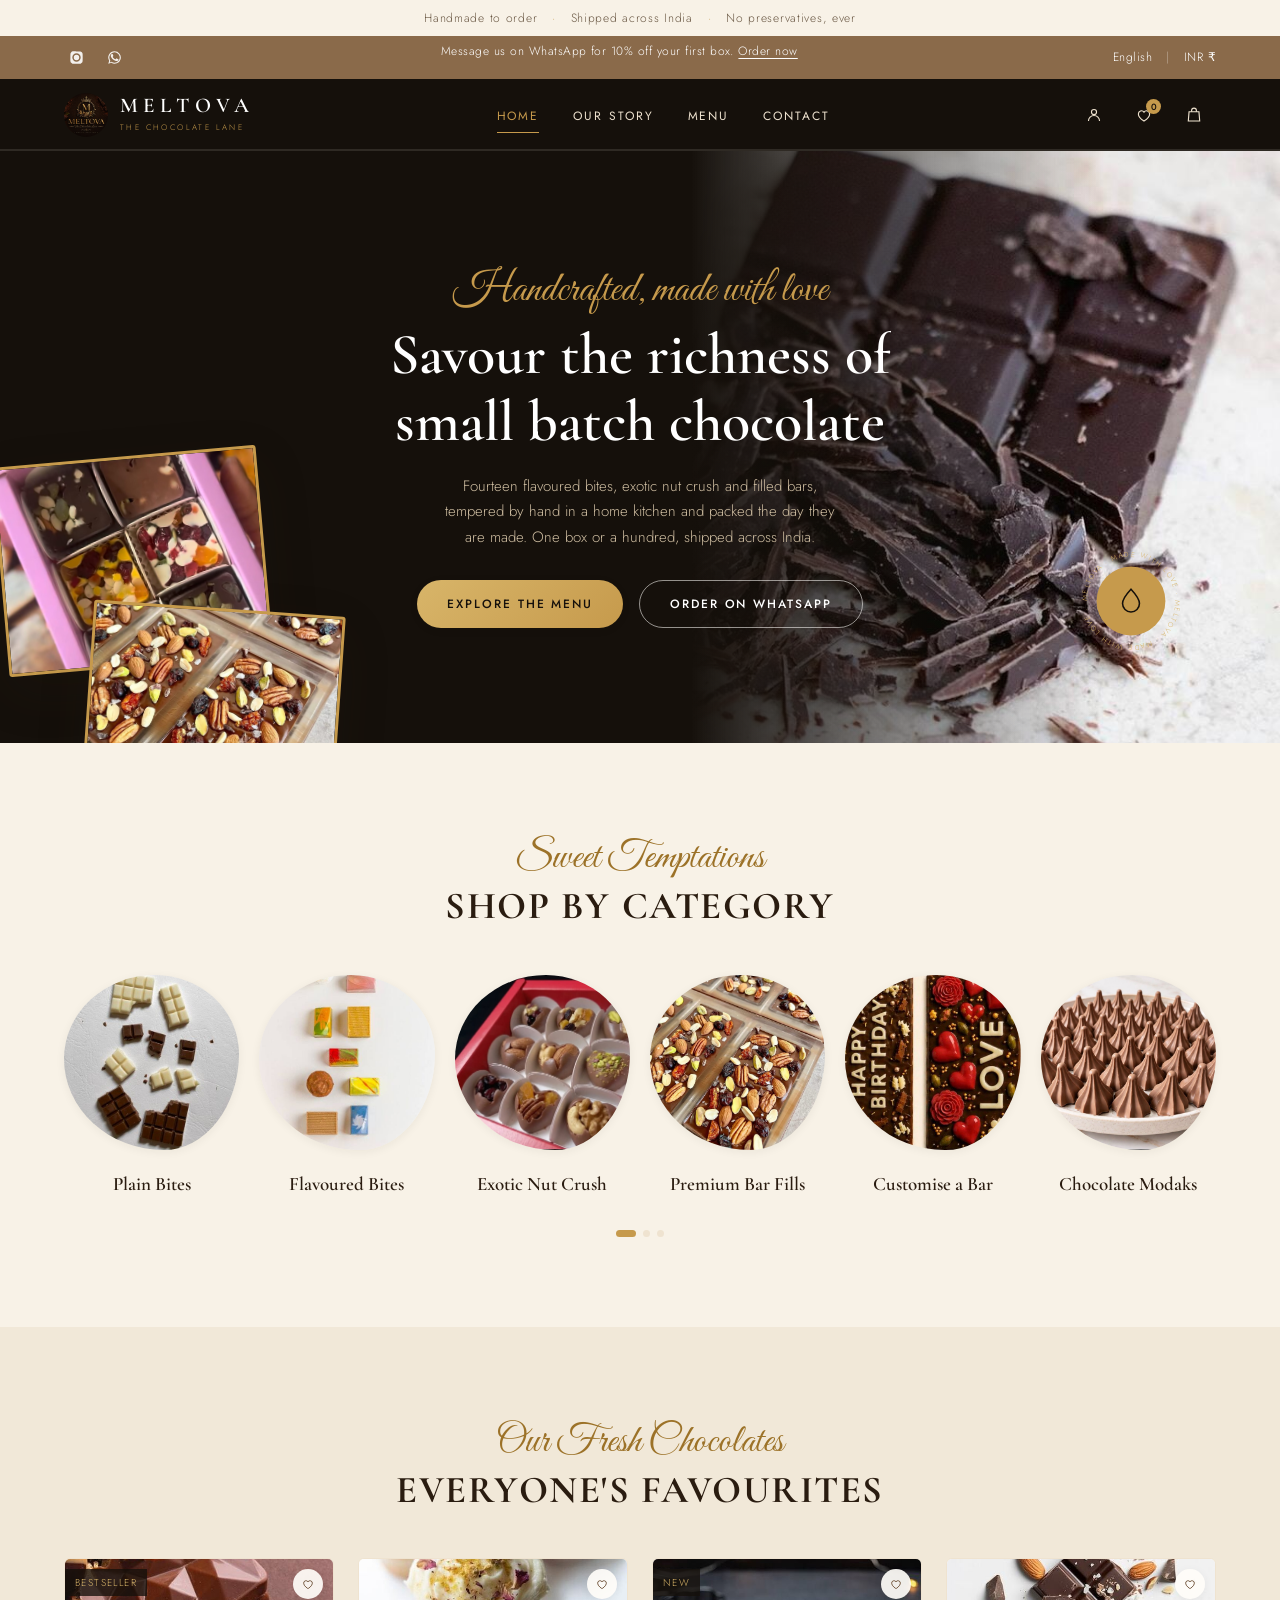
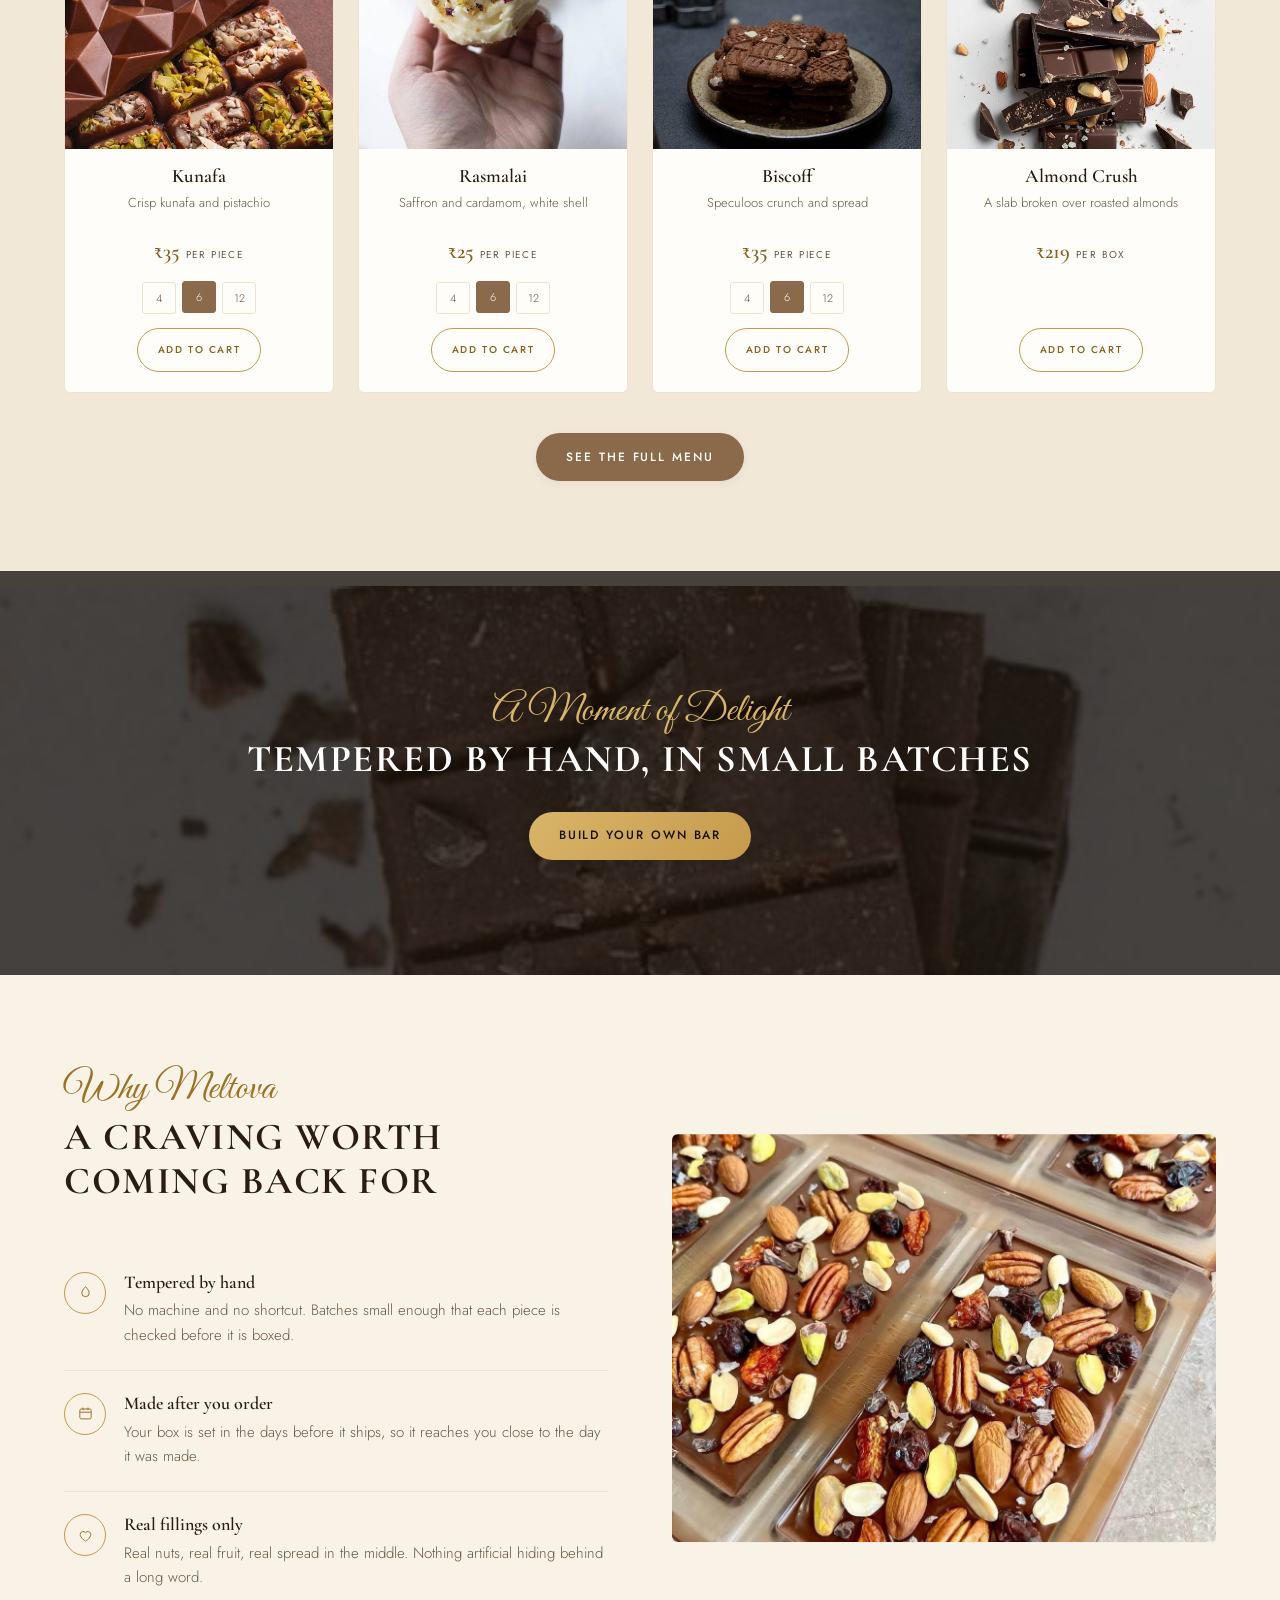
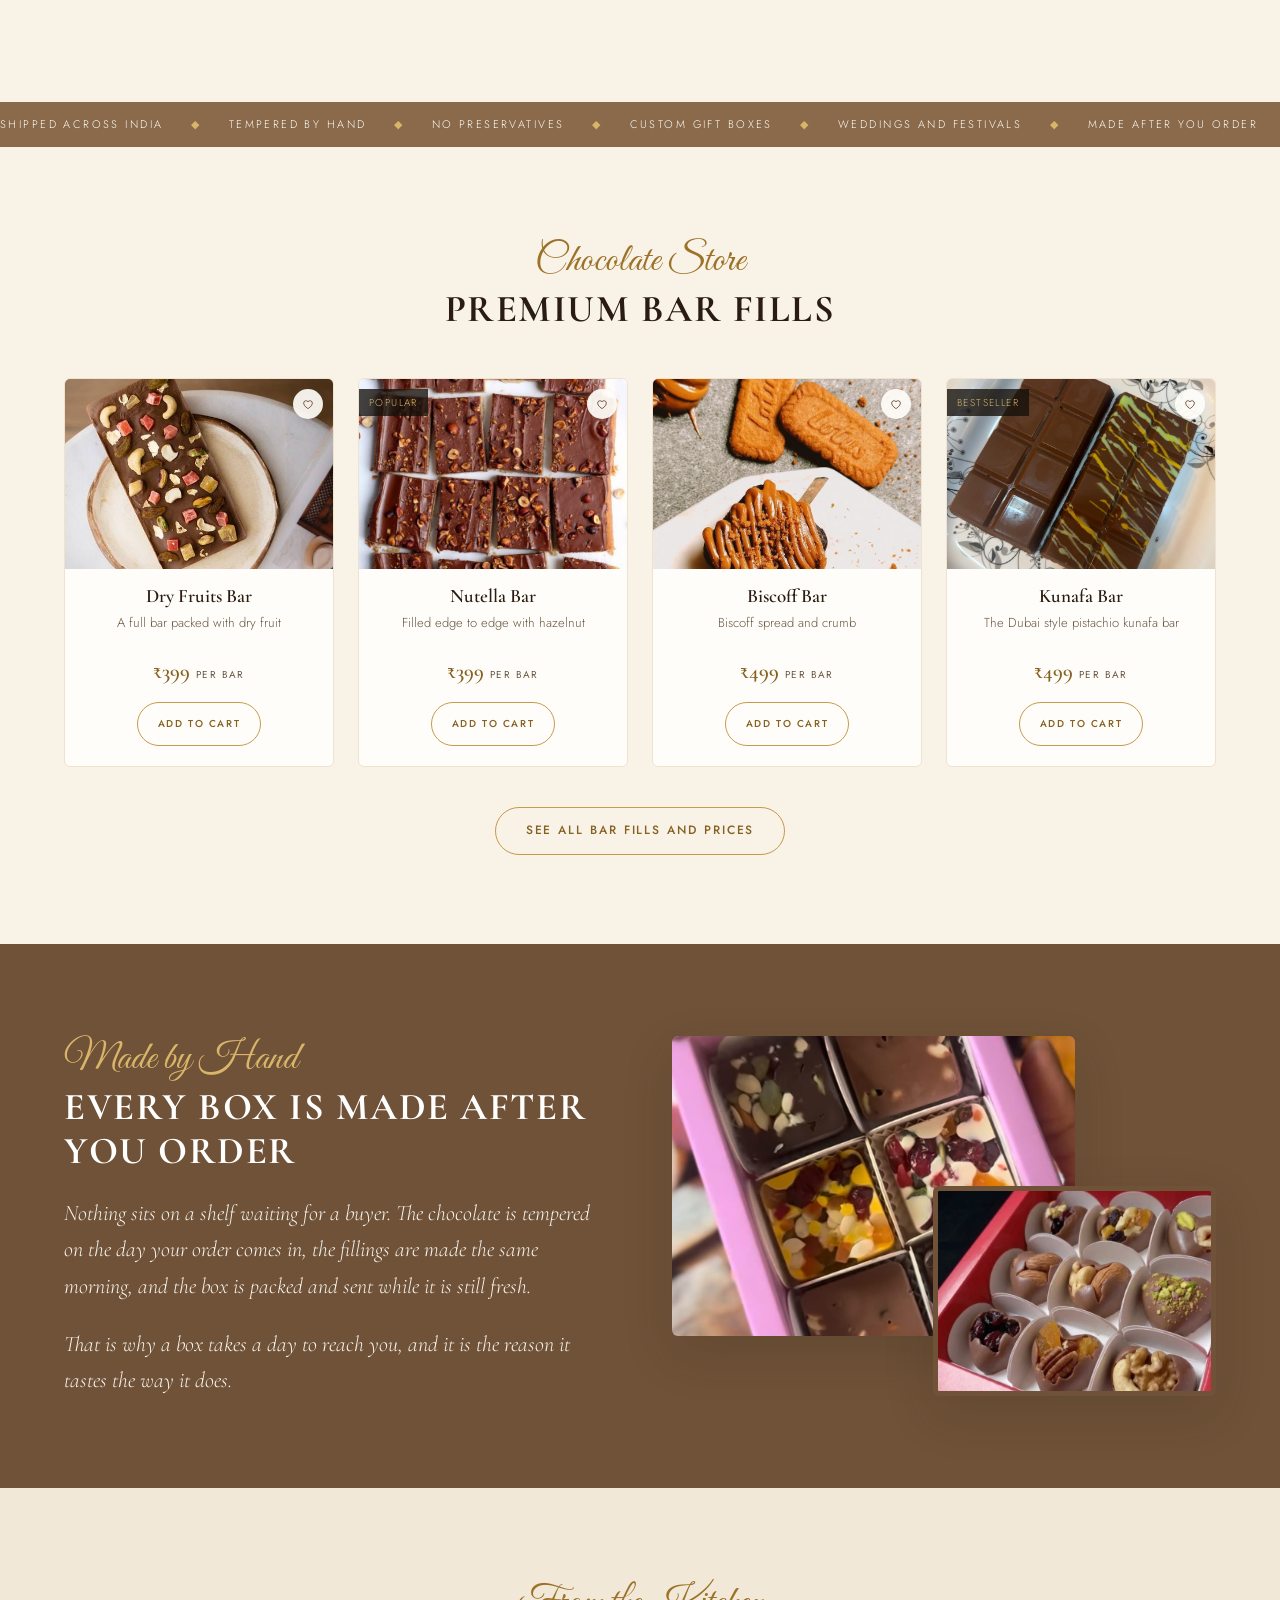
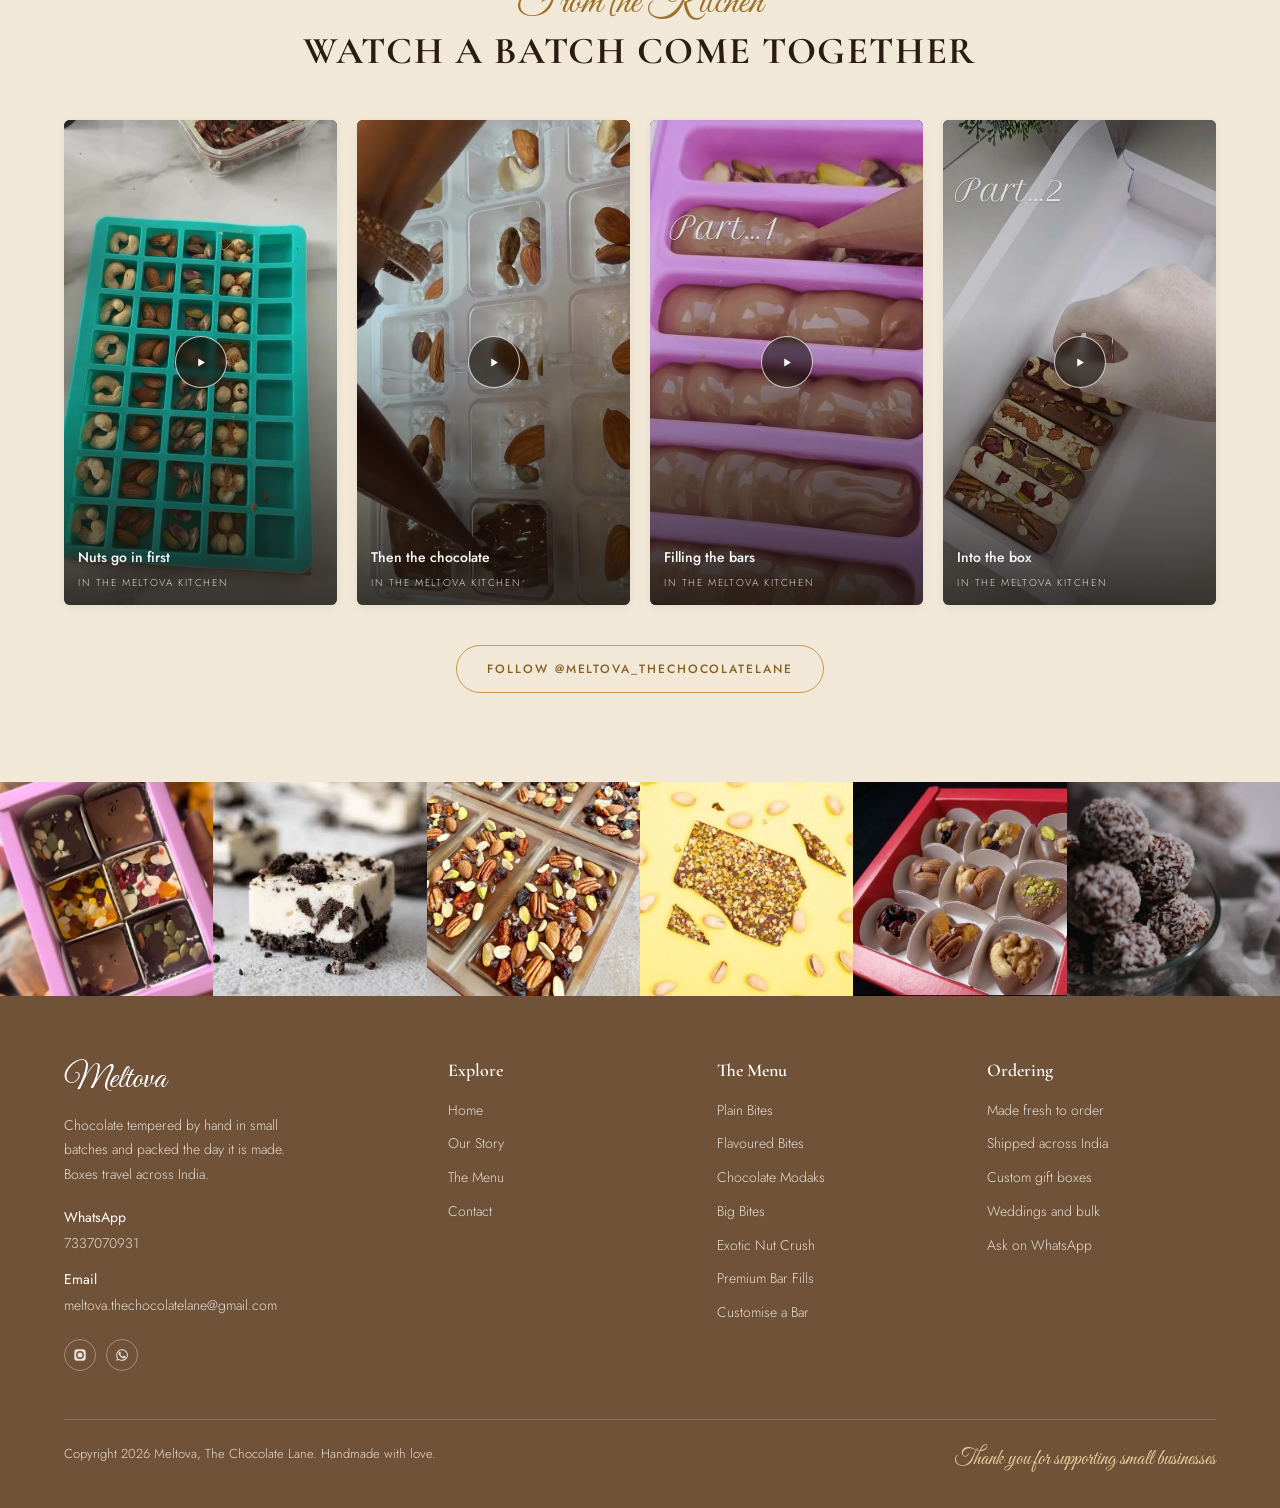
==== index.html @ 55d947ee "Rebuild the phone layout, and fix what the audit found The site was a desktop layout squeezed onto a" ====
<!DOCTYPE html>
<html lang="en">
<head>
<meta charset="utf-8">
<meta name="viewport" content="width=device-width, initial-scale=1">
<title>Meltova, The Chocolate Lane | Handmade Chocolate, Shipped Across India</title>
<meta name="description" content="Handmade chocolate bites, exotic nut crush and filled bars, tempered by hand in small batches and shipped across India. Order on WhatsApp.">
<link rel="icon" type="image/png" href="assets/img/favicon.png">
<link rel="apple-touch-icon" href="assets/img/favicon.png">
<meta name="theme-color" content="#15100b">

<link rel="canonical" href="https://captain-price-1.github.io/meltova-website/index.html">

<!-- Link previews, which is what a customer sees when this address is pasted
     into WhatsApp or Instagram. Both tags need the full address, starting with
     https, or the preview image does not load. TODO owner: if the site later
     moves to its own web address, change SITE_URL in gen_chrome.py and rebuild. -->
<meta property="og:type" content="website">
<meta property="og:site_name" content="Meltova, The Chocolate Lane">
<meta property="og:title" content="Meltova, The Chocolate Lane | Handmade Chocolate, Shipped Across India">
<meta property="og:description" content="Handmade chocolate bites, exotic nut crush and filled bars, tempered by hand in small batches and shipped across India. Order on WhatsApp.">
<meta property="og:url" content="https://captain-price-1.github.io/meltova-website/index.html">
<meta property="og:image" content="https://captain-price-1.github.io/meltova-website/assets/img/og-image.jpg">
<meta property="og:image:alt" content="Handmade Meltova chocolates in a gift box">
<meta name="twitter:card" content="summary_large_image">
<meta name="twitter:title" content="Meltova, The Chocolate Lane | Handmade Chocolate, Shipped Across India">
<meta name="twitter:description" content="Handmade chocolate bites, exotic nut crush and filled bars, tempered by hand in small batches and shipped across India. Order on WhatsApp.">
<meta name="twitter:image" content="https://captain-price-1.github.io/meltova-website/assets/img/og-image.jpg">

<script>document.documentElement.className += " js";</script>

<link rel="preconnect" href="https://fonts.googleapis.com">
<link rel="preconnect" href="https://fonts.gstatic.com" crossorigin>
<link href="https://fonts.googleapis.com/css2?family=Cormorant+Garamond:wght@500;600;700&amp;family=Great+Vibes&amp;family=Jost:wght@300;400;500&amp;display=swap" rel="stylesheet">
<link rel="stylesheet" href="css/styles.css">
<script src="js/main.js" defer></script>
</head>
<body>
<a class="skip-link" href="#main">Skip to content</a>
<!-- Announcement bar -->
<div class="announce">
  Handmade to order <span class="dot" aria-hidden="true">&#183;</span> Shipped across India <span class="dot" aria-hidden="true">&#183;</span> No preservatives, ever
</div>

<!-- Utility bar -->
<div class="utility">
  <div class="shell">
    <div class="utility__social"><a href="https://www.instagram.com/meltova_thechocolatelane" target="_blank" rel="noopener" aria-label="Meltova on Instagram"><svg viewBox="0 0 24 24" aria-hidden="true"><path d="M12 2.2c3.2 0 3.6 0 4.9.07 1.2.06 1.8.25 2.2.42.6.22 1 .48 1.4.9.4.4.68.8.9 1.4.17.4.36 1 .42 2.2.07 1.3.07 1.7.07 4.9s0 3.6-.07 4.9c-.06 1.2-.25 1.8-.42 2.2a3.8 3.8 0 0 1-.9 1.4c-.4.4-.8.68-1.4.9-.4.17-1 .36-2.2.42-1.3.07-1.7.07-4.9.07s-3.6 0-4.9-.07c-1.2-.06-1.8-.25-2.2-.42a3.8 3.8 0 0 1-1.4-.9 3.8 3.8 0 0 1-.9-1.4c-.17-.4-.36-1-.42-2.2C2.2 15.6 2.2 15.2 2.2 12s0-3.6.08-4.9c.06-1.2.25-1.8.42-2.2.22-.6.5-1 .9-1.4.4-.42.8-.68 1.4-.9.4-.17 1-.36 2.2-.42C8.4 2.2 8.8 2.2 12 2.2Zm0 3.1A6.7 6.7 0 1 0 18.7 12 6.7 6.7 0 0 0 12 5.3Zm0 11A4.3 4.3 0 1 1 16.3 12 4.3 4.3 0 0 1 12 16.3Zm6.9-11.3a1.6 1.6 0 1 1-1.6-1.6 1.6 1.6 0 0 1 1.6 1.6Z"/></svg></a><a href="https://wa.me/917337070931?text=Hi%20Meltova%2C%20I%27d%20like%20to%20order" target="_blank" rel="noopener" aria-label="Meltova on WhatsApp"><svg viewBox="0 0 24 24" aria-hidden="true"><path d="M17.5 14.4c-.3-.15-1.75-.86-2.02-.96-.27-.1-.47-.15-.67.15-.2.3-.77.96-.94 1.16-.17.2-.35.22-.65.07-.3-.15-1.25-.46-2.38-1.47a8.9 8.9 0 0 1-1.64-2.04c-.17-.3-.02-.46.13-.61.13-.14.3-.35.45-.53.15-.18.2-.3.3-.5.1-.2.05-.38-.02-.53-.08-.15-.67-1.61-.92-2.2-.24-.58-.49-.5-.67-.51h-.57c-.2 0-.53.07-.8.37-.28.3-1.05 1.02-1.05 2.5s1.08 2.9 1.23 3.1c.15.2 2.12 3.23 5.13 4.53.72.31 1.28.5 1.71.63.72.23 1.37.2 1.89.12.58-.09 1.77-.72 2.02-1.42.25-.7.25-1.3.17-1.42-.07-.13-.27-.2-.57-.35ZM12 2a10 10 0 0 0-8.5 15.2L2 22l4.93-1.46A10 10 0 1 0 12 2Zm0 18.3a8.28 8.28 0 0 1-4.22-1.16l-.3-.18-3 .89.9-2.93-.2-.3A8.3 8.3 0 1 1 12 20.3Z"/></svg></a></div>
    <p class="utility__note">Message us on WhatsApp for 10% off your first box. <a href="https://wa.me/917337070931?text=Hi%20Meltova%2C%20I%27d%20like%20to%20order" target="_blank" rel="noopener">Order now</a></p>
    <div class="utility__meta"><span>English</span><span class="sep" aria-hidden="true">|</span><span>INR &#8377;</span></div>
  </div>
</div>

<!-- Header -->
<header class="site-header">
  <div class="shell">
    <a class="brand" href="index.html">
      <img src="assets/img/meltova-logo.jpg" alt="Meltova, The Chocolate Lane" width="539" height="540" class="brand__mark" decoding="async">
      <span>
        <span class="brand__name">MELTOVA</span>
        <span class="brand__sub">The Chocolate Lane</span>
      </span>
    </a>

    <nav class="mainnav" aria-label="Main">
      <ul><li><a href="index.html" aria-current="page">Home</a></li><li><a href="story.html">Our Story</a></li><li><a href="menu.html">Menu</a></li><li><a href="contact.html">Contact</a></li></ul>
    </nav>

    <div class="header-icons">
      <button type="button" class="icon-btn icon-btn--account" data-soon aria-label="Account, coming soon"><svg viewBox="0 0 24 24" aria-hidden="true"><circle cx="12" cy="8" r="3.4"/><path d="M4.6 20a7.4 7.4 0 0 1 14.8 0"/></svg></button>
      <button type="button" class="icon-btn icon-btn--wish" data-wish-open aria-label="Your saved list"><svg viewBox="0 0 24 24" aria-hidden="true"><path d="M12 20s-7.5-4.6-7.5-9.4A4.1 4.1 0 0 1 12 8.2a4.1 4.1 0 0 1 7.5 2.4C19.5 15.4 12 20 12 20Z"/></svg><span class="icon-btn__badge" data-wish-count>0</span></button>
      <a class="icon-btn icon-btn--cart" href="cart.html" aria-label="Your box, empty"><svg viewBox="0 0 24 24" aria-hidden="true"><path d="M5.4 7.6h13.2L19.6 20H4.4Z"/><path d="M8.8 7.6V6a3.2 3.2 0 0 1 6.4 0v1.6"/></svg><span class="icon-btn__badge" data-cart-count>0</span></a>
    </div>

    <button class="hamburger" type="button" aria-expanded="false" aria-controls="mobilenav" aria-label="Menu">
      <span></span><span></span><span></span>
    </button>
  </div>
  <nav class="mobilenav" id="mobilenav" aria-label="Mobile"><a href="index.html" aria-current="page">Home</a><a href="story.html">Our Story</a><a href="menu.html">Menu</a><a href="contact.html">Contact</a></nav>
  <div class="scroll-progress" aria-hidden="true"><i></i></div>
</header>
<main id="main">

<!-- Hero -->
<section class="hero" aria-label="Meltova, handmade chocolate">
  <div class="hero__photo"><img src="assets/img/hero-right.jpg" alt="Dark chocolate broken into shards" width="640" height="760" decoding="async" data-parallax="0.05"></div>
  <div class="hero__frames" aria-hidden="true">
    <img src="assets/img/real-giftbox.jpg" alt="" width="1050" height="1400" class="hero__frame-a" decoding="async">
    <img src="assets/img/real-bars.jpg" alt="" width="1121" height="1400" class="hero__frame-b" decoding="async">
  </div>
  <div class="shell">
    <div class="hero__inner">
      <span class="hero__eyebrow">Handcrafted, made with love</span>
      <h1>Savour the richness of small batch chocolate</h1>
      <p>Fourteen flavoured bites, exotic nut crush and filled bars, tempered by hand in a home kitchen and packed the day they are made. One box or a hundred, shipped across India.</p>
      <div class="btn-row">
        <a class="btn btn--gold" href="menu.html">Explore the menu</a>
        <a class="btn btn--ghost-dark" href="https://wa.me/917337070931?text=Hi%20Meltova%2C%20I%27d%20like%20to%20order" target="_blank" rel="noopener">Order on WhatsApp</a>
      </div>
    </div>
  </div>
  <div class="hero__badge" aria-hidden="true">
    <svg viewBox="0 0 120 120">
      <defs>
        <path id="badge-ring" d="M60,60 m-45,0 a45,45 0 1,1 90,0 a45,45 0 1,1 -90,0"></path>
      </defs>
      <circle class="core" cx="60" cy="60" r="35"></circle>
      <g class="ring">
        <text><textPath href="#badge-ring" startOffset="0">MELTOVA &#183; MADE WITH LOVE &#183; MELTOVA &#183; MADE WITH LOVE &#183; </textPath></text>
      </g>
      <path class="drop" d="M60 48s8.6 9.2 8.6 14.6a8.6 8.6 0 0 1-17.2 0C51.4 57.2 60 48 60 48Z"></path>
    </svg>
  </div>
</section>

<!-- Shop by category -->
<section class="section" aria-labelledby="cats-h">
  <div class="shell">
    <div class="head reveal">
      <span class="head__script">Sweet Temptations</span>
      <h2 class="head__title" id="cats-h">Shop by Category</h2>
    </div>
    <div class="cats" data-stagger>
      <a class="cat" href="menu.html#plain-bites">
        <span class="cat__blob"><img src="assets/img/cat-plain.jpg" alt="Plain dark, milk and white chocolate bites" width="460" height="520" loading="lazy" decoding="async"></span>
        <span class="cat__name">Plain Bites</span>
      </a>
      <a class="cat" href="menu.html#flavoured-bites">
        <span class="cat__blob"><img src="assets/img/cat-flavoured.jpg" alt="Assorted flavoured chocolate bites" width="460" height="520" loading="lazy" decoding="async"></span>
        <span class="cat__name">Flavoured Bites</span>
      </a>
      <a class="cat" href="menu.html#nut-crush">
        <span class="cat__blob"><img src="assets/img/real-nutbox.jpg" alt="A box of chocolates topped with cashew, almond, pistachio and walnut" width="720" height="714" loading="lazy" decoding="async"></span>
        <span class="cat__name">Exotic Nut Crush</span>
      </a>
      <a class="cat" href="menu.html#bar-fills">
        <span class="cat__blob"><img src="assets/img/real-bars.jpg" alt="Three loaded chocolate bars topped with nuts and dried fruit" width="1121" height="1400" loading="lazy" decoding="async"></span>
        <span class="cat__name">Premium Bar Fills</span>
      </a>
      <a class="cat" href="menu.html#customise">
        <span class="cat__blob"><img src="assets/img/cat-custom.jpg" alt="A custom Meltova bar decorated with hearts, roses and nuts, reading LOVE" width="640" height="640" loading="lazy" decoding="async"></span>
        <span class="cat__name">Customise a Bar</span>
      </a>
      <a class="cat" href="menu.html#modaks">
        <span class="cat__blob"><img src="assets/img/modak-milk.jpg" alt="A plate of milk chocolate Meltova modaks" width="1098" height="1100" loading="lazy" decoding="async"></span>
        <span class="cat__name">Chocolate Modaks</span>
      </a>
    </div>
    <div class="dots" aria-hidden="true"><i class="is-on"></i><i></i><i></i></div>
  </div>
</section>

<!-- Featured products -->
<section class="section section--cream2" aria-labelledby="fav-h">
  <div class="shell">
    <div class="head reveal">
      <span class="head__script">Our Fresh Chocolates</span>
      <h2 class="head__title" id="fav-h">Everyone&#39;s Favourites</h2>
    </div>
    <div class="grid-cards" data-stagger>
          <article class="card">
            <div class="card__media">
              <img src="assets/img/bite-kunafa.jpg" alt="Kunafa chocolate bites topped with pistachio" width="500" height="500" loading="lazy" decoding="async">
              <span class="card__tag">Bestseller</span>
              <button type="button" class="card__heart" data-wish="bite-kunafa" aria-pressed="false" aria-label="Save Kunafa to your list"><svg viewBox="0 0 24 24" aria-hidden="true"><path d="M12 20s-7.5-4.6-7.5-9.4A4.1 4.1 0 0 1 12 8.2a4.1 4.1 0 0 1 7.5 2.4C19.5 15.4 12 20 12 20Z"/></svg></button>
            </div>
            <div class="card__body">
              
              <h3 class="card__name">Kunafa</h3>
              <p class="card__desc">Crisp kunafa and pistachio</p>
              <p class="card__price">&#8377;35<span class="unit">per piece</span></p>
              <fieldset class="chips"><legend class="sr-only">Box size for Kunafa bites</legend><span class="chips__cap" aria-hidden="true">Box</span><input class="chip__input" type="radio" id="box-bite-kunafa-4" name="box-bite-kunafa" value="4"><label class="chip" for="box-bite-kunafa-4">4</label><input class="chip__input" type="radio" id="box-bite-kunafa-6" name="box-bite-kunafa" value="6" checked><label class="chip" for="box-bite-kunafa-6">6</label><input class="chip__input" type="radio" id="box-bite-kunafa-12" name="box-bite-kunafa" value="12"><label class="chip" for="box-bite-kunafa-12">12</label></fieldset>
              <div class="card__cta">
                <button type="button" class="btn btn--ghost-cream card__add"
                  data-id="bite-kunafa" data-name="Kunafa bites" data-price="35"
                  data-unit="per piece" data-img="bite-kunafa.jpg" data-box="1">
                  <span class="card__add-text">Add to cart</span>
                  <span class="card__add-done" aria-hidden="true"><svg viewBox="0 0 24 24" aria-hidden="true"><path d="m5 12.5 4.5 4.5L19 7.5" fill="none" stroke="currentColor" stroke-width="2.2" stroke-linecap="round" stroke-linejoin="round"/></svg> Added</span>
                </button>
                <a class="btn btn--ghost-cream card__wa" href="https://wa.me/917337070931?text=Hi%20Meltova%2C%20I%27d%20like%20to%20order%20the%20Kunafa%20bites" target="_blank" rel="noopener">Order on WhatsApp<span class="sr-only"> about Kunafa</span></a>
              </div>
            </div>
          </article>
          <article class="card">
            <div class="card__media">
              <img src="assets/img/bite-rasmalai.jpg" alt="A rasmalai chocolate bite held in a hand" width="500" height="500" loading="lazy" decoding="async">
              
              <button type="button" class="card__heart" data-wish="bite-rasmalai" aria-pressed="false" aria-label="Save Rasmalai to your list"><svg viewBox="0 0 24 24" aria-hidden="true"><path d="M12 20s-7.5-4.6-7.5-9.4A4.1 4.1 0 0 1 12 8.2a4.1 4.1 0 0 1 7.5 2.4C19.5 15.4 12 20 12 20Z"/></svg></button>
            </div>
            <div class="card__body">
              
              <h3 class="card__name">Rasmalai</h3>
              <p class="card__desc">Saffron and cardamom, white shell</p>
              <p class="card__price">&#8377;25<span class="unit">per piece</span></p>
              <fieldset class="chips"><legend class="sr-only">Box size for Rasmalai bites</legend><span class="chips__cap" aria-hidden="true">Box</span><input class="chip__input" type="radio" id="box-bite-rasmalai-4" name="box-bite-rasmalai" value="4"><label class="chip" for="box-bite-rasmalai-4">4</label><input class="chip__input" type="radio" id="box-bite-rasmalai-6" name="box-bite-rasmalai" value="6" checked><label class="chip" for="box-bite-rasmalai-6">6</label><input class="chip__input" type="radio" id="box-bite-rasmalai-12" name="box-bite-rasmalai" value="12"><label class="chip" for="box-bite-rasmalai-12">12</label></fieldset>
              <div class="card__cta">
                <button type="button" class="btn btn--ghost-cream card__add"
                  data-id="bite-rasmalai" data-name="Rasmalai bites" data-price="25"
                  data-unit="per piece" data-img="bite-rasmalai.jpg" data-box="1">
                  <span class="card__add-text">Add to cart</span>
                  <span class="card__add-done" aria-hidden="true"><svg viewBox="0 0 24 24" aria-hidden="true"><path d="m5 12.5 4.5 4.5L19 7.5" fill="none" stroke="currentColor" stroke-width="2.2" stroke-linecap="round" stroke-linejoin="round"/></svg> Added</span>
                </button>
                <a class="btn btn--ghost-cream card__wa" href="https://wa.me/917337070931?text=Hi%20Meltova%2C%20I%27d%20like%20to%20order%20the%20Rasmalai%20bites" target="_blank" rel="noopener">Order on WhatsApp<span class="sr-only"> about Rasmalai</span></a>
              </div>
            </div>
          </article>
          <article class="card">
            <div class="card__media">
              <img src="assets/img/bite-biscoff.jpg" alt="Biscoff chocolate bites on a dark plate" width="500" height="500" loading="lazy" decoding="async">
              <span class="card__tag">New</span>
              <button type="button" class="card__heart" data-wish="bite-biscoff" aria-pressed="false" aria-label="Save Biscoff to your list"><svg viewBox="0 0 24 24" aria-hidden="true"><path d="M12 20s-7.5-4.6-7.5-9.4A4.1 4.1 0 0 1 12 8.2a4.1 4.1 0 0 1 7.5 2.4C19.5 15.4 12 20 12 20Z"/></svg></button>
            </div>
            <div class="card__body">
              
              <h3 class="card__name">Biscoff</h3>
              <p class="card__desc">Speculoos crunch and spread</p>
              <p class="card__price">&#8377;35<span class="unit">per piece</span></p>
              <fieldset class="chips"><legend class="sr-only">Box size for Biscoff bites</legend><span class="chips__cap" aria-hidden="true">Box</span><input class="chip__input" type="radio" id="box-bite-biscoff-4" name="box-bite-biscoff" value="4"><label class="chip" for="box-bite-biscoff-4">4</label><input class="chip__input" type="radio" id="box-bite-biscoff-6" name="box-bite-biscoff" value="6" checked><label class="chip" for="box-bite-biscoff-6">6</label><input class="chip__input" type="radio" id="box-bite-biscoff-12" name="box-bite-biscoff" value="12"><label class="chip" for="box-bite-biscoff-12">12</label></fieldset>
              <div class="card__cta">
                <button type="button" class="btn btn--ghost-cream card__add"
                  data-id="bite-biscoff" data-name="Biscoff bites" data-price="35"
                  data-unit="per piece" data-img="bite-biscoff.jpg" data-box="1">
                  <span class="card__add-text">Add to cart</span>
                  <span class="card__add-done" aria-hidden="true"><svg viewBox="0 0 24 24" aria-hidden="true"><path d="m5 12.5 4.5 4.5L19 7.5" fill="none" stroke="currentColor" stroke-width="2.2" stroke-linecap="round" stroke-linejoin="round"/></svg> Added</span>
                </button>
                <a class="btn btn--ghost-cream card__wa" href="https://wa.me/917337070931?text=Hi%20Meltova%2C%20I%27d%20like%20to%20order%20the%20Biscoff%20bites" target="_blank" rel="noopener">Order on WhatsApp<span class="sr-only"> about Biscoff</span></a>
              </div>
            </div>
          </article>
          <article class="card">
            <div class="card__media">
              <img src="assets/img/nut-almond.jpg" alt="Almond crush chocolate broken into pieces" width="500" height="500" loading="lazy" decoding="async">
              
              <button type="button" class="card__heart" data-wish="nut-almond" aria-pressed="false" aria-label="Save Almond Crush to your list"><svg viewBox="0 0 24 24" aria-hidden="true"><path d="M12 20s-7.5-4.6-7.5-9.4A4.1 4.1 0 0 1 12 8.2a4.1 4.1 0 0 1 7.5 2.4C19.5 15.4 12 20 12 20Z"/></svg></button>
            </div>
            <div class="card__body">
              
              <h3 class="card__name">Almond Crush</h3>
              <p class="card__desc">A slab broken over roasted almonds</p>
              <p class="card__price">&#8377;219<span class="unit">per box</span></p>
              
              <div class="card__cta">
                <button type="button" class="btn btn--ghost-cream card__add"
                  data-id="nut-almond" data-name="Almond Crush" data-price="219"
                  data-unit="per box" data-img="nut-almond.jpg">
                  <span class="card__add-text">Add to cart</span>
                  <span class="card__add-done" aria-hidden="true"><svg viewBox="0 0 24 24" aria-hidden="true"><path d="m5 12.5 4.5 4.5L19 7.5" fill="none" stroke="currentColor" stroke-width="2.2" stroke-linecap="round" stroke-linejoin="round"/></svg> Added</span>
                </button>
                <a class="btn btn--ghost-cream card__wa" href="https://wa.me/917337070931?text=Hi%20Meltova%2C%20I%27d%20like%20to%20order%20the%20Almond%20Crush" target="_blank" rel="noopener">Order on WhatsApp<span class="sr-only"> about Almond Crush</span></a>
              </div>
            </div>
          </article>
    </div>
    <div class="btn-row" style="margin-top:40px"><a class="btn btn--brown" href="menu.html">See the full menu</a></div>
  </div>
</section>

<!-- Full bleed band -->
<section class="band reveal" aria-labelledby="band-h">
  <div class="band__bg" data-parallax="0.09" style="background-image:url('assets/img/plain-dark.jpg')"></div>
  <div class="shell">
    <span class="head__script">A Moment of Delight</span>
    <h2 class="head__title" id="band-h">Tempered by hand, in small batches</h2>
    <div class="btn-row"><a class="btn btn--gold" href="menu.html#customise">Build your own bar</a></div>
  </div>
</section>

<!-- Why Meltova -->
<section class="section" aria-labelledby="why-h">
  <div class="shell">
    <div class="split">
      <div class="split__body reveal">
        <div class="head head--left">
          <span class="head__script">Why Meltova</span>
          <h2 class="head__title" id="why-h">A craving worth coming back for</h2>
        </div>
        <div class="feature-row">
          <span class="ico" aria-hidden="true"><svg viewBox="0 0 24 24" aria-hidden="true"><path d="M12 3.6s5.2 5.6 5.2 9.1a5.2 5.2 0 0 1-10.4 0C6.8 9.2 12 3.6 12 3.6Z"/></svg></span>
          <div><h3>Tempered by hand</h3><p>No machine and no shortcut. Batches small enough that each piece is checked before it is boxed.</p></div>
        </div>
        <div class="feature-row">
          <span class="ico" aria-hidden="true"><svg viewBox="0 0 24 24" aria-hidden="true"><rect x="4" y="5.6" width="16" height="14" rx="2"/><path d="M4 10.2h16M8.5 3.6v4M15.5 3.6v4"/></svg></span>
          <div><h3>Made after you order</h3><p>Your box is set in the days before it ships, so it reaches you close to the day it was made.</p></div>
        </div>
        <div class="feature-row">
          <span class="ico" aria-hidden="true"><svg viewBox="0 0 24 24" aria-hidden="true"><path d="M12 20s-7.5-4.6-7.5-9.4A4.1 4.1 0 0 1 12 8.2a4.1 4.1 0 0 1 7.5 2.4C19.5 15.4 12 20 12 20Z"/></svg></span>
          <div><h3>Real fillings only</h3><p>Real nuts, real fruit, real spread in the middle. Nothing artificial hiding behind a long word.</p></div>
        </div>
      </div>
      <div class="split__media reveal"><img src="assets/img/real-bars.jpg" alt="Three Meltova bars loaded with nuts and dried fruit" width="1121" height="1400" loading="lazy" decoding="async"></div>
    </div>
  </div>
</section>

<!-- Trust marquee -->
<div class="marquee" aria-hidden="true">
  <div class="marquee__track">
    <span> Shipped across India <span class="dia" aria-hidden="true">&#9670;</span> Tempered by hand <span class="dia" aria-hidden="true">&#9670;</span> No preservatives <span class="dia" aria-hidden="true">&#9670;</span> Custom gift boxes <span class="dia" aria-hidden="true">&#9670;</span> Weddings and festivals <span class="dia" aria-hidden="true">&#9670;</span> Made after you order <span class="dia" aria-hidden="true">&#9670;</span> Mix any flavours <span class="dia" aria-hidden="true">&#9670;</span> Shipped across India <span class="dia" aria-hidden="true">&#9670;</span> Tempered by hand <span class="dia" aria-hidden="true">&#9670;</span> No preservatives <span class="dia" aria-hidden="true">&#9670;</span> Custom gift boxes <span class="dia" aria-hidden="true">&#9670;</span> Weddings and festivals <span class="dia" aria-hidden="true">&#9670;</span> Made after you order <span class="dia" aria-hidden="true">&#9670;</span> Mix any flavours <span class="dia">&#9670;</span></span>
  </div>
</div>

<!-- Premium bar fills -->
<section class="section" aria-labelledby="bars-h">
  <div class="shell">
    <div class="head reveal">
      <span class="head__script">Chocolate Store</span>
      <h2 class="head__title" id="bars-h">Premium Bar Fills</h2>
    </div>
    <div class="grid-cards" data-stagger>
          <article class="card">
            <div class="card__media">
              <img src="assets/img/bar-dryfruits.jpg" alt="A dry fruit chocolate bar on a plate" width="500" height="500" loading="lazy" decoding="async">
              
              <button type="button" class="card__heart" data-wish="bar-dryfruits" aria-pressed="false" aria-label="Save Dry Fruits Bar to your list"><svg viewBox="0 0 24 24" aria-hidden="true"><path d="M12 20s-7.5-4.6-7.5-9.4A4.1 4.1 0 0 1 12 8.2a4.1 4.1 0 0 1 7.5 2.4C19.5 15.4 12 20 12 20Z"/></svg></button>
            </div>
            <div class="card__body">
              
              <h3 class="card__name">Dry Fruits Bar</h3>
              <p class="card__desc">A full bar packed with dry fruit</p>
              <p class="card__price">&#8377;399<span class="unit">per bar</span></p>
              
              <div class="card__cta">
                <button type="button" class="btn btn--ghost-cream card__add"
                  data-id="bar-dryfruits" data-name="Dry Fruits bar" data-price="399"
                  data-unit="per bar" data-img="bar-dryfruits.jpg">
                  <span class="card__add-text">Add to cart</span>
                  <span class="card__add-done" aria-hidden="true"><svg viewBox="0 0 24 24" aria-hidden="true"><path d="m5 12.5 4.5 4.5L19 7.5" fill="none" stroke="currentColor" stroke-width="2.2" stroke-linecap="round" stroke-linejoin="round"/></svg> Added</span>
                </button>
                <a class="btn btn--ghost-cream card__wa" href="https://wa.me/917337070931?text=Hi%20Meltova%2C%20I%27d%20like%20to%20order%20the%20Dry%20Fruits%20bar" target="_blank" rel="noopener">Order on WhatsApp<span class="sr-only"> about Dry Fruits Bar</span></a>
              </div>
            </div>
          </article>
          <article class="card">
            <div class="card__media">
              <img src="assets/img/bar-nutella.jpg" alt="Stacked hazelnut filled chocolate bars" width="666" height="1000" loading="lazy" decoding="async">
              <span class="card__tag">Popular</span>
              <button type="button" class="card__heart" data-wish="bar-nutella" aria-pressed="false" aria-label="Save Nutella Bar to your list"><svg viewBox="0 0 24 24" aria-hidden="true"><path d="M12 20s-7.5-4.6-7.5-9.4A4.1 4.1 0 0 1 12 8.2a4.1 4.1 0 0 1 7.5 2.4C19.5 15.4 12 20 12 20Z"/></svg></button>
            </div>
            <div class="card__body">
              
              <h3 class="card__name">Nutella Bar</h3>
              <p class="card__desc">Filled edge to edge with hazelnut</p>
              <p class="card__price">&#8377;399<span class="unit">per bar</span></p>
              
              <div class="card__cta">
                <button type="button" class="btn btn--ghost-cream card__add"
                  data-id="bar-nutella" data-name="Nutella bar" data-price="399"
                  data-unit="per bar" data-img="bar-nutella.jpg">
                  <span class="card__add-text">Add to cart</span>
                  <span class="card__add-done" aria-hidden="true"><svg viewBox="0 0 24 24" aria-hidden="true"><path d="m5 12.5 4.5 4.5L19 7.5" fill="none" stroke="currentColor" stroke-width="2.2" stroke-linecap="round" stroke-linejoin="round"/></svg> Added</span>
                </button>
                <a class="btn btn--ghost-cream card__wa" href="https://wa.me/917337070931?text=Hi%20Meltova%2C%20I%27d%20like%20to%20order%20the%20Nutella%20bar" target="_blank" rel="noopener">Order on WhatsApp<span class="sr-only"> about Nutella Bar</span></a>
              </div>
            </div>
          </article>
          <article class="card">
            <div class="card__media">
              <img src="assets/img/bar-biscoff.jpg" alt="A Biscoff bar with biscuit pieces" width="745" height="480" loading="lazy" decoding="async">
              
              <button type="button" class="card__heart" data-wish="bar-biscoff" aria-pressed="false" aria-label="Save Biscoff Bar to your list"><svg viewBox="0 0 24 24" aria-hidden="true"><path d="M12 20s-7.5-4.6-7.5-9.4A4.1 4.1 0 0 1 12 8.2a4.1 4.1 0 0 1 7.5 2.4C19.5 15.4 12 20 12 20Z"/></svg></button>
            </div>
            <div class="card__body">
              
              <h3 class="card__name">Biscoff Bar</h3>
              <p class="card__desc">Biscoff spread and crumb</p>
              <p class="card__price">&#8377;499<span class="unit">per bar</span></p>
              
              <div class="card__cta">
                <button type="button" class="btn btn--ghost-cream card__add"
                  data-id="bar-biscoff" data-name="Biscoff bar" data-price="499"
                  data-unit="per bar" data-img="bar-biscoff.jpg">
                  <span class="card__add-text">Add to cart</span>
                  <span class="card__add-done" aria-hidden="true"><svg viewBox="0 0 24 24" aria-hidden="true"><path d="m5 12.5 4.5 4.5L19 7.5" fill="none" stroke="currentColor" stroke-width="2.2" stroke-linecap="round" stroke-linejoin="round"/></svg> Added</span>
                </button>
                <a class="btn btn--ghost-cream card__wa" href="https://wa.me/917337070931?text=Hi%20Meltova%2C%20I%27d%20like%20to%20order%20the%20Biscoff%20bar" target="_blank" rel="noopener">Order on WhatsApp<span class="sr-only"> about Biscoff Bar</span></a>
              </div>
            </div>
          </article>
          <article class="card">
            <div class="card__media">
              <img src="assets/img/bar-kunafa.jpg" alt="A sliced kunafa bar with pistachio filling" width="825" height="1100" loading="lazy" decoding="async">
              <span class="card__tag">Bestseller</span>
              <button type="button" class="card__heart" data-wish="bar-kunafa" aria-pressed="false" aria-label="Save Kunafa Bar to your list"><svg viewBox="0 0 24 24" aria-hidden="true"><path d="M12 20s-7.5-4.6-7.5-9.4A4.1 4.1 0 0 1 12 8.2a4.1 4.1 0 0 1 7.5 2.4C19.5 15.4 12 20 12 20Z"/></svg></button>
            </div>
            <div class="card__body">
              
              <h3 class="card__name">Kunafa Bar</h3>
              <p class="card__desc">The Dubai style pistachio kunafa bar</p>
              <p class="card__price">&#8377;499<span class="unit">per bar</span></p>
              
              <div class="card__cta">
                <button type="button" class="btn btn--ghost-cream card__add"
                  data-id="bar-kunafa" data-name="Kunafa bar" data-price="499"
                  data-unit="per bar" data-img="bar-kunafa.jpg">
                  <span class="card__add-text">Add to cart</span>
                  <span class="card__add-done" aria-hidden="true"><svg viewBox="0 0 24 24" aria-hidden="true"><path d="m5 12.5 4.5 4.5L19 7.5" fill="none" stroke="currentColor" stroke-width="2.2" stroke-linecap="round" stroke-linejoin="round"/></svg> Added</span>
                </button>
                <a class="btn btn--ghost-cream card__wa" href="https://wa.me/917337070931?text=Hi%20Meltova%2C%20I%27d%20like%20to%20order%20the%20Kunafa%20bar" target="_blank" rel="noopener">Order on WhatsApp<span class="sr-only"> about Kunafa Bar</span></a>
              </div>
            </div>
          </article>
    </div>
    <div class="btn-row" style="margin-top:40px"><a class="btn btn--ghost-cream" href="menu.html#bar-fills">See all bar fills and prices</a></div>
  </div>
</section>

<!-- Made by hand. This block used to carry a written out customer quote
     with a name attached to it, which was invented. A shopper reads a name and
     a city as a real review, so it was replaced with a statement about how the
     kitchen actually works.
     TODO owner: once a customer sends a message worth quoting, put it back as a
     blockquote here with their real first name and city, and change the heading
     to What our customers say. Quote only what was actually written. -->
<section class="section testimonial" aria-labelledby="kind-h">
  <div class="shell">
    <div class="split">
      <div class="reveal">
        <span class="head__script">Made by Hand</span>
        <h2 class="head__title" id="kind-h">Every box is made after you order</h2>
        <blockquote>
          <p>Nothing sits on a shelf waiting for a buyer. The chocolate is tempered on the day your order comes in, the fillings are made the same morning, and the box is packed and sent while it is still fresh.</p>
          <p>That is why a box takes a day to reach you, and it is the reason it tastes the way it does.</p>
        </blockquote>
      </div>
      <div class="stack reveal">
        <img src="assets/img/real-giftbox.jpg" alt="A Meltova gift box holding six different chocolates" width="1050" height="1400" class="stack__a" loading="lazy" decoding="async">
        <img src="assets/img/real-nutbox.jpg" alt="A gift box of chocolates topped with whole nuts" width="720" height="714" class="stack__b" loading="lazy" decoding="async">
      </div>
    </div>
  </div>
</section>

<!-- From the kitchen. Reel links live in js/main.js -->
<section class="section section--cream2" aria-labelledby="reels-h">
  <div class="shell">
    <div class="head reveal">
      <span class="head__script">From the Kitchen</span>
      <h2 class="head__title" id="reels-h">Watch a batch come together</h2>
    </div>
    <div class="reels" data-stagger>
      <figure class="reel">
        <video class="reel__video" poster="assets/img/reel-1.jpg"
          width="540" height="960" muted loop playsinline preload="none"
          aria-label="A tray of small moulds, each holding cashews, almonds or pistachios">
          <source src="assets/video/reel-1.mp4" type="video/mp4">
        </video>
        <button type="button" class="reel__toggle" aria-pressed="false" aria-label="Play the clip, Nuts go in first">
          <span class="reel__ic reel__ic--play"><svg viewBox="0 0 24 24" aria-hidden="true"><path d="M8.4 5.6 19 12 8.4 18.4Z"/></svg></span>
          <span class="reel__ic reel__ic--pause"><svg viewBox="0 0 24 24" aria-hidden="true"><path d="M9 5.5h2.6v13H9zM12.9 5.5h2.6v13h-2.6z"/></svg></span>
        </button>
        <figcaption class="reel__cap"><b>Nuts go in first</b><span>In the Meltova kitchen</span></figcaption>
      </figure>
      <figure class="reel">
        <video class="reel__video" poster="assets/img/reel-2.jpg"
          width="540" height="960" muted loop playsinline preload="none"
          aria-label="Melted chocolate being piped over the nuts in the mould">
          <source src="assets/video/reel-2.mp4" type="video/mp4">
        </video>
        <button type="button" class="reel__toggle" aria-pressed="false" aria-label="Play the clip, Then the chocolate">
          <span class="reel__ic reel__ic--play"><svg viewBox="0 0 24 24" aria-hidden="true"><path d="M8.4 5.6 19 12 8.4 18.4Z"/></svg></span>
          <span class="reel__ic reel__ic--pause"><svg viewBox="0 0 24 24" aria-hidden="true"><path d="M9 5.5h2.6v13H9zM12.9 5.5h2.6v13h-2.6z"/></svg></span>
        </button>
        <figcaption class="reel__cap"><b>Then the chocolate</b><span>In the Meltova kitchen</span></figcaption>
      </figure>
      <figure class="reel">
        <video class="reel__video" poster="assets/img/reel-3.jpg"
          width="540" height="960" muted loop playsinline preload="none"
          aria-label="Chocolate being poured into bar moulds loaded with nuts">
          <source src="assets/video/reel-3.mp4" type="video/mp4">
        </video>
        <button type="button" class="reel__toggle" aria-pressed="false" aria-label="Play the clip, Filling the bars">
          <span class="reel__ic reel__ic--play"><svg viewBox="0 0 24 24" aria-hidden="true"><path d="M8.4 5.6 19 12 8.4 18.4Z"/></svg></span>
          <span class="reel__ic reel__ic--pause"><svg viewBox="0 0 24 24" aria-hidden="true"><path d="M9 5.5h2.6v13H9zM12.9 5.5h2.6v13h-2.6z"/></svg></span>
        </button>
        <figcaption class="reel__cap"><b>Filling the bars</b><span>In the Meltova kitchen</span></figcaption>
      </figure>
      <figure class="reel">
        <video class="reel__video" poster="assets/img/reel-4.jpg"
          width="540" height="960" muted loop playsinline preload="none"
          aria-label="Finished bars being packed into a white gift box">
          <source src="assets/video/reel-4.mp4" type="video/mp4">
        </video>
        <button type="button" class="reel__toggle" aria-pressed="false" aria-label="Play the clip, Into the box">
          <span class="reel__ic reel__ic--play"><svg viewBox="0 0 24 24" aria-hidden="true"><path d="M8.4 5.6 19 12 8.4 18.4Z"/></svg></span>
          <span class="reel__ic reel__ic--pause"><svg viewBox="0 0 24 24" aria-hidden="true"><path d="M9 5.5h2.6v13H9zM12.9 5.5h2.6v13h-2.6z"/></svg></span>
        </button>
        <figcaption class="reel__cap"><b>Into the box</b><span>In the Meltova kitchen</span></figcaption>
      </figure>
    </div>
    <div class="btn-row" style="margin-top:40px"><a class="btn btn--ghost-cream" href="https://www.instagram.com/meltova_thechocolatelane" target="_blank" rel="noopener">Follow @meltova_thechocolatelane</a></div>
  </div>
</section>

<!-- Instagram strip -->
<section aria-label="Meltova on Instagram">
  <div class="igstrip" data-stagger>
    <a href="https://www.instagram.com/meltova_thechocolatelane" target="_blank" rel="noopener"><img src="assets/img/real-giftbox.jpg" alt="A pink gift box holding six different chocolates" width="1050" height="1400" loading="lazy" decoding="async"></a>
    <a href="https://www.instagram.com/meltova_thechocolatelane" target="_blank" rel="noopener"><img src="assets/img/bite-oreo.jpg" alt="Oreo cookies beside chocolate" width="420" height="300" loading="lazy" decoding="async"></a>
    <a href="https://www.instagram.com/meltova_thechocolatelane" target="_blank" rel="noopener"><img src="assets/img/real-bars.jpg" alt="Three loaded chocolate bars topped with nuts and dried fruit" width="1121" height="1400" loading="lazy" decoding="async"></a>
    <a href="https://www.instagram.com/meltova_thechocolatelane" target="_blank" rel="noopener"><img src="assets/img/bite-pista.jpg" alt="Pistachio chocolate shards" width="500" height="500" loading="lazy" decoding="async"></a>
    <a href="https://www.instagram.com/meltova_thechocolatelane" target="_blank" rel="noopener"><img src="assets/img/real-nutbox.jpg" alt="A gift box of chocolates topped with whole nuts" width="720" height="714" loading="lazy" decoding="async"></a>
    <a href="https://www.instagram.com/meltova_thechocolatelane" target="_blank" rel="noopener"><img src="assets/img/bite-coconut.jpg" alt="Coconut truffles dusted with cocoa" width="500" height="500" loading="lazy" decoding="async"></a>
  </div>
</section>

</main>

<footer class="site-footer">
  <div class="shell">
    <div class="footer-grid">

      <div class="footer-brand">
        <p class="footer-brand__name">Meltova</p>
        <p>Chocolate tempered by hand in small batches and packed the day it is made. Boxes travel across India.</p>
        <dl class="footer-contact">
          <dt>WhatsApp</dt>
          <dd><a href="https://wa.me/917337070931?text=Hi%20Meltova%2C%20I%27d%20like%20to%20order" target="_blank" rel="noopener">7337070931</a></dd>
          <dt>Email</dt>
          <dd><a href="mailto:meltova.thechocolatelane@gmail.com">meltova.thechocolatelane@gmail.com</a></dd>
        </dl>
        <div class="footer-social"><a href="https://www.instagram.com/meltova_thechocolatelane" target="_blank" rel="noopener" aria-label="Meltova on Instagram"><svg viewBox="0 0 24 24" aria-hidden="true"><path d="M12 2.2c3.2 0 3.6 0 4.9.07 1.2.06 1.8.25 2.2.42.6.22 1 .48 1.4.9.4.4.68.8.9 1.4.17.4.36 1 .42 2.2.07 1.3.07 1.7.07 4.9s0 3.6-.07 4.9c-.06 1.2-.25 1.8-.42 2.2a3.8 3.8 0 0 1-.9 1.4c-.4.4-.8.68-1.4.9-.4.17-1 .36-2.2.42-1.3.07-1.7.07-4.9.07s-3.6 0-4.9-.07c-1.2-.06-1.8-.25-2.2-.42a3.8 3.8 0 0 1-1.4-.9 3.8 3.8 0 0 1-.9-1.4c-.17-.4-.36-1-.42-2.2C2.2 15.6 2.2 15.2 2.2 12s0-3.6.08-4.9c.06-1.2.25-1.8.42-2.2.22-.6.5-1 .9-1.4.4-.42.8-.68 1.4-.9.4-.17 1-.36 2.2-.42C8.4 2.2 8.8 2.2 12 2.2Zm0 3.1A6.7 6.7 0 1 0 18.7 12 6.7 6.7 0 0 0 12 5.3Zm0 11A4.3 4.3 0 1 1 16.3 12 4.3 4.3 0 0 1 12 16.3Zm6.9-11.3a1.6 1.6 0 1 1-1.6-1.6 1.6 1.6 0 0 1 1.6 1.6Z"/></svg></a><a href="https://wa.me/917337070931?text=Hi%20Meltova%2C%20I%27d%20like%20to%20order" target="_blank" rel="noopener" aria-label="Meltova on WhatsApp"><svg viewBox="0 0 24 24" aria-hidden="true"><path d="M17.5 14.4c-.3-.15-1.75-.86-2.02-.96-.27-.1-.47-.15-.67.15-.2.3-.77.96-.94 1.16-.17.2-.35.22-.65.07-.3-.15-1.25-.46-2.38-1.47a8.9 8.9 0 0 1-1.64-2.04c-.17-.3-.02-.46.13-.61.13-.14.3-.35.45-.53.15-.18.2-.3.3-.5.1-.2.05-.38-.02-.53-.08-.15-.67-1.61-.92-2.2-.24-.58-.49-.5-.67-.51h-.57c-.2 0-.53.07-.8.37-.28.3-1.05 1.02-1.05 2.5s1.08 2.9 1.23 3.1c.15.2 2.12 3.23 5.13 4.53.72.31 1.28.5 1.71.63.72.23 1.37.2 1.89.12.58-.09 1.77-.72 2.02-1.42.25-.7.25-1.3.17-1.42-.07-.13-.27-.2-.57-.35ZM12 2a10 10 0 0 0-8.5 15.2L2 22l4.93-1.46A10 10 0 1 0 12 2Zm0 18.3a8.28 8.28 0 0 1-4.22-1.16l-.3-.18-3 .89.9-2.93-.2-.3A8.3 8.3 0 1 1 12 20.3Z"/></svg></a></div>
      </div>

      <nav class="footer-col" aria-labelledby="foot-explore">
        <h2 id="foot-explore">Explore</h2>
        <ul>
          <li><a href="index.html">Home</a></li>
          <li><a href="story.html">Our Story</a></li>
          <li><a href="menu.html">The Menu</a></li>
          <li><a href="contact.html">Contact</a></li>
        </ul>
      </nav>

      <nav class="footer-col" aria-labelledby="foot-menu">
        <h2 id="foot-menu">The Menu</h2>
        <ul>
          <li><a href="menu.html#plain-bites">Plain Bites</a></li>
          <li><a href="menu.html#flavoured-bites">Flavoured Bites</a></li>
          <li><a href="menu.html#modaks">Chocolate Modaks</a></li>
          <li><a href="menu.html#big-bites">Big Bites</a></li>
          <li><a href="menu.html#nut-crush">Exotic Nut Crush</a></li>
          <li><a href="menu.html#bar-fills">Premium Bar Fills</a></li>
          <li><a href="menu.html#customise">Customise a Bar</a></li>
        </ul>
      </nav>

      <nav class="footer-col" aria-labelledby="foot-order">
        <h2 id="foot-order">Ordering</h2>
        <ul>
          <li><a href="story.html">Made fresh to order</a></li>
          <li><a href="contact.html">Shipped across India</a></li>
          <li><a href="menu.html#gift-boxes">Custom gift boxes</a></li>
          <li><a href="menu.html#gift-boxes">Weddings and bulk</a></li>
          <li><a href="https://wa.me/917337070931?text=Hi%20Meltova%2C%20I%27d%20like%20to%20order" target="_blank" rel="noopener">Ask on WhatsApp</a></li>
        </ul>
      </nav>

    </div>
    <div class="footer-bottom">
      <p>Copyright 2026 Meltova, The Chocolate Lane. Handmade with love.</p>
      <p class="thanks">Thank you for supporting small businesses</p>
    </div>
  </div>
</footer>

<button type="button" class="to-top" aria-label="Back to top"><svg viewBox="0 0 24 24" aria-hidden="true"><path d="M12 19V6M6 11.5 12 5.5l6 6"/></svg></button>

<!-- Bottom bar, phones only. The four things people actually came for, sitting
     in the thumb zone rather than behind a menu at the top of the screen. -->
<nav class="tabbar" aria-label="Main, mobile">
  <a href="index.html" aria-current="page"><svg viewBox="0 0 24 24" aria-hidden="true"><path d="M4 10.5 12 4l8 6.5V19a1 1 0 0 1-1 1h-4.5v-5.5h-5V20H5a1 1 0 0 1-1-1Z"/></svg><span>Home</span></a>
  <a href="menu.html"><svg viewBox="0 0 24 24" aria-hidden="true"><path d="M8 6.5h12M8 12h12M8 17.5h12"/><circle cx="4.2" cy="6.5" r="1.1" fill="currentColor" stroke="none"/><circle cx="4.2" cy="12" r="1.1" fill="currentColor" stroke="none"/><circle cx="4.2" cy="17.5" r="1.1" fill="currentColor" stroke="none"/></svg><span>Menu</span></a>
  <a href="cart.html"><svg viewBox="0 0 24 24" aria-hidden="true"><path d="M5.4 7.6h13.2L19.6 20H4.4Z"/><path d="M8.8 7.6V6a3.2 3.2 0 0 1 6.4 0v1.6"/></svg><span class="tabbar__badge" data-cart-count>0</span><span>Box</span></a>
  <a href="contact.html"><svg viewBox="0 0 24 24" aria-hidden="true"><path d="M20.6 11.6a7.9 7.9 0 0 1-11.7 6.9L4.2 20l1.5-4.6a7.9 7.9 0 1 1 14.9-3.8Z"/></svg><span>Contact</span></a>
</nav>
</body>
</html>
---- css/styles.css ----
/* ==========================================================================
   Meltova, The Chocolate Lane
   One stylesheet for all four pages.
   Order of this file:
     1. Tokens
     2. Reset and base
     3. Layout helpers
     4. Buttons
     5. Global chrome (announcement, utility, header, footer)
     6. Section headings
     7. Cards and components
     8. Page sections
     9. Forms and FAQ
    10. Motion, toast, utilities
    11. Responsive
   ========================================================================== */

/* 1. Tokens ============================================================== */

:root {
  --cream:       #f8f2e7;
  --cream-2:     #f1e8d8;
  --paper:       #fffdf9;
  --cream-soft:  #efe3d0;
  --dark:        #15100b;
  --brown:       #8a6a4a;
  --brown-d:     #6f5238;
  --brown-dd:    #5a4029;
  --gold:        #c69a4c;
  --gold-d:      #9c7228;   /* large script headings and icon outlines */
  --gold-text:   #856122;   /* small gold text, clears AA on every cream */
  --gold-lt:     #d8b569;
  --gold-onbrown: #e8ce9e;  /* gold text on the brown footer, clears AA */
  --cocoa-text:  #2a1c10;
  --body-text:   #6a5844;
  --on-dark:     #efe3d0;
  --on-dark-dim: #cdbca0;

  --font-display: "Cormorant Garamond", Georgia, "Times New Roman", serif;
  --font-script:  "Great Vibes", "Snell Roundhand", cursive;
  --font-body:    "Jost", "Helvetica Neue", Arial, sans-serif;

  --shell: 1200px;
  --gutter: 24px;
  --radius-card: 6px;
  --radius-pill: 30px;

  --shadow-sm: 0 2px 10px rgba(42, 28, 16, .06);
  --shadow-md: 0 10px 30px rgba(42, 28, 16, .10);
  --shadow-lg: 0 18px 50px rgba(42, 28, 16, .16);

  --section-y: clamp(56px, 7vw, 96px);
}

/* 2. Reset and base ====================================================== */

*, *::before, *::after { box-sizing: border-box; }

html { -webkit-text-size-adjust: 100%; scroll-behavior: smooth; }

body {
  margin: 0;
  background: var(--cream);
  color: var(--body-text);
  font-family: var(--font-body);
  font-weight: 300;
  font-size: 16px;
  line-height: 1.7;
  overflow-x: hidden;
}

/* Every image carries width and height attributes so the browser reserves the
   right space before the file arrives. height auto lets CSS take over the shape
   after that, which the attributes alone would otherwise lock. */
img { max-width: 100%; display: block; height: auto; }

a { color: inherit; text-decoration: none; }

button { font: inherit; color: inherit; background: none; border: 0; cursor: pointer; }

h1, h2, h3, h4 {
  font-family: var(--font-display);
  color: var(--cocoa-text);
  font-weight: 700;
  line-height: 1.15;
  margin: 0;
}

p { margin: 0 0 1em; }
p:last-child { margin-bottom: 0; }

ul { margin: 0; padding: 0; list-style: none; }

/* The header is sticky, so anchor jumps need room above the target. */
[id] { scroll-margin-top: 92px; }

/* The hidden attribute is display:none in the browser's own stylesheet, which
   any class carrying a display of its own quietly beats. Scripts here toggle
   el.hidden to show and hide rows, so it has to win. */
[hidden] { display: none !important; }

/* Visible focus for every interactive element. */
a:focus-visible,
button:focus-visible,
input:focus-visible,
textarea:focus-visible,
select:focus-visible {
  outline: 3px solid var(--gold);
  outline-offset: 3px;
  border-radius: 3px;
}

.skip-link {
  position: absolute;
  left: -9999px;
  top: 0;
  z-index: 200;
  background: var(--gold);
  color: var(--dark);
  padding: 12px 20px;
  font-size: 14px;
  letter-spacing: .08em;
  text-transform: uppercase;
}
.skip-link:focus { left: 8px; top: 8px; }

.sr-only {
  position: absolute;
  width: 1px; height: 1px;
  padding: 0; margin: -1px;
  overflow: hidden;
  clip: rect(0 0 0 0);
  white-space: nowrap;
  border: 0;
}

/* 3. Layout helpers ====================================================== */

.shell {
  width: 100%;
  max-width: var(--shell);
  margin: 0 auto;
  padding: 0 var(--gutter);
}

.section { padding: var(--section-y) 0; }
.section--cream2 { background: var(--cream-2); }
.section--paper  { background: var(--paper); }
.section--dark   { background: var(--dark); }

.section--dark h1,
.section--dark h2,
.section--dark h3 { color: var(--on-dark); }

.section--dark p { color: var(--on-dark-dim); }

/* 4. Buttons ============================================================= */

.btn {
  display: inline-flex;
  align-items: center;
  justify-content: center;
  gap: 10px;
  min-height: 48px;
  padding: 13px 30px;
  border-radius: var(--radius-pill);
  font-family: var(--font-body);
  font-size: 12px;
  font-weight: 500;
  letter-spacing: .16em;
  text-transform: uppercase;
  line-height: 1.2;
  text-align: center;
  transition: transform .25s ease, box-shadow .25s ease, background .25s ease, color .25s ease, border-color .25s ease;
}

.btn:hover { transform: translateY(-2px); }

.btn--brown {
  background: var(--brown);
  color: #fff;
  box-shadow: var(--shadow-sm);
}
.btn--brown:hover { background: var(--brown-d); box-shadow: var(--shadow-md); }

.btn--gold {
  background: linear-gradient(135deg, var(--gold-lt), var(--gold));
  color: var(--dark);
  box-shadow: var(--shadow-sm);
}
.btn--gold:hover { box-shadow: var(--shadow-md); }

.btn--ghost-dark {
  background: transparent;
  color: #fff;
  border: 1px solid rgba(255, 253, 249, .55);
}
.btn--ghost-dark:hover { border-color: #fff; background: rgba(255, 255, 255, .08); }

.btn--ghost-cream {
  background: transparent;
  color: var(--gold-text);
  border: 1px solid var(--gold);
}
.btn--ghost-cream:hover { background: rgba(198, 154, 76, .12); }

.btn-row {
  display: flex;
  flex-wrap: wrap;
  gap: 16px;
  justify-content: center;
}
.btn-row--left { justify-content: flex-start; }

/* 5. Global chrome ======================================================= */

/* 5a. Announcement bar */
.announce {
  background: var(--cream);
  color: var(--body-text);
  font-size: 12px;
  letter-spacing: .06em;
  text-align: center;
  padding: 8px var(--gutter);
}
.announce .dot { color: var(--gold); margin: 0 10px; }

/* 5b. Utility bar */
.utility {
  background: var(--brown);
  color: #fff;
  font-size: 12px;
  letter-spacing: .04em;
}
.utility .shell {
  display: flex;
  align-items: center;
  justify-content: space-between;
  gap: 16px;
  min-height: 34px;
  padding-top: 5px;
  padding-bottom: 5px;
}
.utility__social { display: flex; align-items: center; gap: 14px; }
.utility__social a {
  display: inline-flex;
  align-items: center;
  justify-content: center;
  width: 24px; height: 24px;
  opacity: .9;
  transition: opacity .2s ease, transform .2s ease;
}
.utility__social a:hover { opacity: 1; transform: translateY(-1px); }
.utility__social svg { width: 15px; height: 15px; fill: currentColor; }
.utility__note { text-align: center; flex: 1 1 auto; }
.utility__note a { text-decoration: underline; text-underline-offset: 3px; }
.utility__meta { display: flex; gap: 14px; align-items: center; white-space: nowrap; }
.utility__meta .sep { opacity: .45; }

/* 5c. Header */
.site-header {
  position: sticky;
  top: 0;
  z-index: 100;
  background: var(--dark);
  transition: box-shadow .3s ease, background .3s ease;
}
.site-header.is-stuck { box-shadow: 0 6px 24px rgba(0, 0, 0, .38); }

.site-header .shell {
  display: flex;
  align-items: center;
  justify-content: space-between;
  gap: 20px;
  min-height: 72px;
}

.brand { display: flex; align-items: center; gap: 12px; }
.brand__mark {
  width: 44px; height: 44px;
  border-radius: 50%;
  object-fit: cover;
  flex: 0 0 auto;
}
.brand__name {
  font-family: var(--font-display);
  color: #fff;
  font-size: 21px;
  font-weight: 600;
  letter-spacing: .26em;
  line-height: 1;
  display: block;
}
.brand__sub {
  display: block;
  color: var(--gold);
  font-size: 8px;
  letter-spacing: .3em;
  text-transform: uppercase;
  margin-top: 5px;
}

.mainnav ul { display: flex; align-items: center; gap: 34px; }
.mainnav a {
  color: var(--on-dark);
  font-size: 12px;
  font-weight: 400;
  letter-spacing: .16em;
  text-transform: uppercase;
  padding: 8px 0;
  position: relative;
  transition: color .2s ease;
}
.mainnav a:hover { color: var(--gold-lt); }
.mainnav a[aria-current="page"] { color: var(--gold); }
.mainnav a::after {
  content: "";
  position: absolute;
  left: 0; right: 0; bottom: 0;
  height: 1px;
  background: var(--gold);
  transform: scaleX(0);
  transform-origin: right center;
  transition: transform .4s cubic-bezier(.22, .61, .36, 1);
}
.mainnav a:hover::after { transform: scaleX(1); transform-origin: left center; }
.mainnav a[aria-current="page"]::after { transform: scaleX(1); }

.header-icons { display: flex; align-items: center; gap: 6px; }
.icon-btn {
  position: relative;
  width: 44px; height: 44px;
  display: inline-flex;
  align-items: center;
  justify-content: center;
  color: var(--on-dark);
  border-radius: 50%;
  transition: color .2s ease, background .2s ease;
}
.icon-btn:hover { color: var(--gold-lt); background: rgba(255, 255, 255, .06); }
.icon-btn svg { width: 18px; height: 18px; fill: none; stroke: currentColor; stroke-width: 1.5; }
.icon-btn__badge {
  position: absolute;
  top: 6px; right: 5px;
  min-width: 15px; height: 15px;
  padding: 0 3px;
  border-radius: 8px;
  background: var(--gold);
  color: var(--dark);
  font-size: 9px;
  font-weight: 500;
  line-height: 15px;
  text-align: center;
}

.hamburger { display: none; width: 44px; height: 44px; color: var(--on-dark); }
.hamburger span {
  display: block;
  width: 22px; height: 1.5px;
  margin: 4px auto;
  background: currentColor;
  transition: transform .3s ease, opacity .3s ease;
}
.hamburger[aria-expanded="true"] span:nth-child(1) { transform: translateY(5.5px) rotate(45deg); }
.hamburger[aria-expanded="true"] span:nth-child(2) { opacity: 0; }
.hamburger[aria-expanded="true"] span:nth-child(3) { transform: translateY(-5.5px) rotate(-45deg); }

.mobilenav {
  display: none;
  background: var(--dark);
  border-top: 1px solid rgba(239, 227, 208, .12);
}
.mobilenav.is-open { display: block; }
.mobilenav a {
  display: block;
  padding: 15px var(--gutter);
  color: var(--on-dark);
  font-size: 13px;
  letter-spacing: .16em;
  text-transform: uppercase;
  border-bottom: 1px solid rgba(239, 227, 208, .08);
}
.mobilenav a[aria-current="page"] { color: var(--gold); }

/* 5d. Footer */
.site-footer { background: var(--brown-d); color: rgba(255, 253, 249, .82); }
.site-footer a { transition: color .2s ease; }
.site-footer a:hover { color: #fff; }

.footer-grid {
  display: grid;
  grid-template-columns: 1.5fr 1fr 1fr 1fr;
  gap: 40px;
  padding: 64px 0 48px;
}
.footer-brand__name {
  font-family: var(--font-script);
  font-size: 34px;
  color: #fff;
  line-height: 1.2;
  margin-bottom: 12px;
}
.footer-brand p:not([class]) { font-size: 14px; line-height: 1.75; max-width: 30ch; }
.footer-contact { margin-top: 20px; font-size: 14px; }
.footer-contact dt {
  color: #fff;
  font-weight: 400;
  font-size: 14px;
  margin-top: 12px;
}
.footer-contact dd { margin: 2px 0 0; }
.footer-social { display: flex; gap: 10px; margin-top: 22px; }
.footer-social a {
  width: 32px; height: 32px;
  border: 1px solid rgba(255, 253, 249, .35);
  border-radius: 50%;
  display: inline-flex;
  align-items: center;
  justify-content: center;
  transition: border-color .2s ease, background .2s ease;
}
.footer-social a:hover { border-color: #fff; background: rgba(255, 255, 255, .1); }
.footer-social svg { width: 14px; height: 14px; fill: currentColor; }

.footer-col h2 {
  font-family: var(--font-display);
  color: #fff;
  font-size: 18px;
  font-weight: 600;
  margin-bottom: 18px;
}
.footer-col li { margin-bottom: 10px; font-size: 14px; }

.footer-bottom {
  border-top: 1px solid rgba(255, 253, 249, .16);
  padding: 22px 0 30px;
  display: flex;
  align-items: center;
  justify-content: space-between;
  gap: 16px;
  flex-wrap: wrap;
  font-size: 13px;
}
.footer-bottom .thanks {
  font-family: var(--font-script);
  font-size: 21px;
  /* The lighter gold token on the brown footer measures 3.65 to 1, under
     the 4.5 that normal sized text needs. This one measures 4.64 to 1. */
  color: var(--gold-onbrown);
}

/* 6. Section headings ==================================================== */

.head { text-align: center; margin-bottom: 46px; }
.head--left { text-align: left; }

.head__script {
  font-family: var(--font-script);
  font-size: clamp(30px, 3.4vw, 40px);
  color: var(--gold-d);
  line-height: 1.25;
  display: block;
}
.section--dark .head__script,
.band .head__script,
.testimonial .head__script { color: var(--gold-lt); }

.head__title {
  font-size: clamp(26px, 3.6vw, 38px);
  letter-spacing: .04em;
  text-transform: uppercase;
  margin-top: 2px;
}
.head__note {
  max-width: 56ch;
  margin: 14px auto 0;
  font-size: 15px;
}
.head--left .head__note { margin-left: 0; }

/* 7. Cards and components ================================================ */

/* 7a. Product card */
.grid-cards {
  display: grid;
  grid-template-columns: repeat(4, 1fr);
  gap: 24px;
}

.card {
  background: var(--paper);
  border: 1px solid var(--cream-soft);
  border-radius: var(--radius-card);
  overflow: hidden;
  display: flex;
  flex-direction: column;
  transition: transform .3s ease, box-shadow .3s ease;
}
.card:hover { transform: translateY(-4px); box-shadow: var(--shadow-md); }

.card__media { position: relative; overflow: hidden; }
.card__media img {
  width: 100%;
  height: 190px;
  object-fit: cover;
}
.card__tag {
  position: absolute;
  z-index: 2;
  top: 10px; left: 0;
  background: rgba(21, 16, 11, .78);
  color: var(--gold-lt);
  font-size: 10px;
  letter-spacing: .14em;
  text-transform: uppercase;
  padding: 5px 10px;
}
.card__heart {
  position: absolute;
  z-index: 2;
  top: 10px; right: 10px;
  width: 30px; height: 30px;
  border-radius: 50%;
  background: rgba(255, 253, 249, .92);
  color: var(--brown-d);
  display: inline-flex;
  align-items: center;
  justify-content: center;
  box-shadow: var(--shadow-sm);
  transition: color .2s ease, transform .2s ease;
}
.card__heart:hover { color: var(--gold-text); transform: scale(1.08); }
.card__heart svg { width: 14px; height: 14px; fill: none; stroke: currentColor; stroke-width: 1.6; }
.card__heart.is-on svg { fill: currentColor; }

.card__body {
  padding: 16px 16px 20px;
  text-align: center;
  display: flex;
  flex-direction: column;
  align-items: center;
  flex: 1 1 auto;
}
.stars { color: var(--gold); font-size: 11px; letter-spacing: .22em; margin-bottom: 8px; }
.card__name {
  font-size: 19px;
  font-weight: 600;
  color: var(--cocoa-text);
  margin-bottom: 6px;
}
.card__desc { font-size: 13px; line-height: 1.6; margin-bottom: 14px; min-height: 2.1em; }
.card__price {
  color: var(--gold-text);
  font-family: var(--font-display);
  font-size: 21px;
  font-weight: 600;
  margin-bottom: 12px;
}
.card__price .unit {
  font-family: var(--font-body);
  font-size: 10px;
  font-weight: 400;
  letter-spacing: .14em;
  text-transform: uppercase;
  color: var(--body-text);
  margin-left: 6px;
}
.chips {
  display: flex;
  flex-wrap: wrap;
  gap: 6px;
  justify-content: center;
  margin: 0 0 14px;
  padding: 0;
  border: 0;
}
.chip {
  display: inline-flex;
  align-items: center;
  justify-content: center;
  min-width: 34px;
  min-height: 32px;
  padding: 8px 10px;
  border: 1px solid var(--cream-soft);
  border-radius: 3px;
  font-size: 11px;
  line-height: 1;
  color: var(--body-text);
  background: var(--paper);
  cursor: pointer;
  text-align: center;
  transition: background .25s ease, border-color .25s ease, color .25s ease, transform .2s var(--ease-back);
}
.chips__cap { display: none; }
.chip:hover { border-color: var(--gold); color: var(--gold-text); }
.chip.is-on,
.chip__input:checked + .chip { background: var(--brown); border-color: var(--brown); color: #fff; }
.chip__input:checked + .chip { transform: translateY(-1px); }

/* The real radio sits behind the label, so keyboard and screen reader users
   get proper single choice behaviour with no script at all. */
.chip__input {
  position: absolute;
  width: 1px; height: 1px;
  opacity: 0;
  pointer-events: none;
}
.chip__input:focus-visible + .chip {
  outline: 3px solid var(--gold);
  outline-offset: 3px;
}
.card__cta { margin-top: auto; }
.card__cta .btn { min-height: 40px; padding: 10px 20px; font-size: 10px; }

/* With JavaScript running, the card offers the cart. Without it, the cart
   cannot work, so the card falls back to a direct WhatsApp order instead of
   leaving a button that does nothing. */
.card__add { display: none; }
.js .card__add { display: inline-flex; }
.card__wa { display: inline-flex; }
.js .card__wa { display: none; }

/* 7b. Category tiles */
.cats {
  display: grid;
  grid-template-columns: repeat(6, 1fr);
  gap: 20px;
}
.cat { display: block; text-align: center; }
.cat__blob {
  display: block;
  width: 100%;
  aspect-ratio: 1 / 1;
  overflow: hidden;
  border-radius: 52% 48% 43% 57% / 48% 45% 55% 52%;
  box-shadow: var(--shadow-sm);
  transition: border-radius .6s ease, transform .4s ease, box-shadow .4s ease;
}
.cat:hover .cat__blob {
  border-radius: 44% 56% 55% 45% / 56% 52% 48% 44%;
  transform: translateY(-5px);
  box-shadow: var(--shadow-md);
}
.cat__blob img { width: 100%; height: 100%; object-fit: cover; }
.cat__name {
  display: block;
  margin-top: 18px;
  font-family: var(--font-display);
  font-size: 19px;
  font-weight: 600;
  color: var(--cocoa-text);
}
.dots { display: flex; justify-content: center; gap: 7px; margin-top: 30px; }
.dots i {
  width: 7px; height: 7px;
  border-radius: 50%;
  background: var(--cream-soft);
  display: block;
}
.dots i.is-on { width: 20px; border-radius: 4px; background: var(--gold); }

/* 7c. Full bleed band */
.band {
  position: relative;
  isolation: isolate;
  overflow: hidden;
  padding: clamp(70px, 9vw, 120px) 0;
  text-align: center;
  color: #fff;
}
.band__bg {
  position: absolute;
  inset: -14% 0;
  background-size: cover;
  background-position: center;
  z-index: -2;
}
.band::before {
  content: "";
  position: absolute;
  inset: 0;
  background: rgba(21, 16, 11, .78);
  z-index: -1;
}
.band h2 { color: #fff; }
.band p { color: rgba(255, 253, 249, .84); max-width: 54ch; margin-left: auto; margin-right: auto; }
.band .btn-row { margin-top: 30px; }

.band--flat { background: var(--brown-d); }
.band--flat::before { display: none; }

/* 7d. Feature rows and cards */
.feature-row { display: flex; gap: 18px; padding: 22px 0; border-bottom: 1px solid var(--cream-soft); }
.feature-row:last-child { border-bottom: 0; }
.feature-row h3 { font-size: 18px; font-weight: 600; margin-bottom: 6px; }
.feature-row p { font-size: 14px; line-height: 1.65; }

.ico {
  flex: 0 0 auto;
  width: 42px; height: 42px;
  border: 1px solid var(--gold);
  border-radius: 50%;
  display: inline-flex;
  align-items: center;
  justify-content: center;
  color: var(--gold-d);
}
.ico svg { width: 17px; height: 17px; fill: none; stroke: currentColor; stroke-width: 1.4; }

.feature-cards { display: grid; grid-template-columns: repeat(4, 1fr); gap: 24px; }
.feature-cards--3 { grid-template-columns: repeat(3, 1fr); }
.feature-card {
  background: var(--paper);
  border: 1px solid var(--cream-soft);
  border-radius: var(--radius-card);
  padding: 32px 24px;
  text-align: center;
  transition: transform .3s ease, box-shadow .3s ease;
}
.feature-card:hover { transform: translateY(-4px); box-shadow: var(--shadow-md); }
.feature-card .ico { margin: 0 auto 18px; }
.feature-card h3 { font-size: 19px; font-weight: 600; margin-bottom: 10px; }
.feature-card p { font-size: 13.5px; line-height: 1.65; }

/* 7e. Split section */
.split {
  display: grid;
  grid-template-columns: 1fr 1fr;
  gap: clamp(32px, 5vw, 72px);
  align-items: center;
}
.split__media img {
  width: 100%;
  aspect-ratio: 4 / 3;
  border-radius: var(--radius-card);
  box-shadow: var(--shadow-md);
  object-fit: cover;
}
.split--media-first .split__media { order: -1; }
.split__body p:not([class]) { font-size: 15px; }

/* 7f. Marquee */
.marquee {
  background: var(--brown);
  color: #fffdf9;
  overflow: hidden;
  padding: 13px 0;
}
.marquee__track {
  display: flex;
  width: max-content;
  animation: marquee 34s linear infinite;
}
.marquee__track span {
  font-size: 11px;
  letter-spacing: .22em;
  text-transform: uppercase;
  white-space: nowrap;
  padding-right: 0;
}
.marquee .dia { color: var(--gold-lt); margin: 0 22px; }
@keyframes marquee {
  from { transform: translateX(0); }
  to   { transform: translateX(-50%); }
}

/* 7g. Testimonial */
.testimonial { background: var(--brown-d); color: rgba(255, 253, 249, .9); }
.testimonial .split { align-items: center; }
.testimonial h2 { color: #fff; }
.testimonial blockquote {
  margin: 22px 0 0;
  font-family: var(--font-display);
  font-size: clamp(18px, 2.1vw, 22px);
  font-style: italic;
  line-height: 1.65;
  color: rgba(255, 253, 249, .94);
}
.testimonial cite { display: block; margin-top: 26px; font-style: normal; }
.testimonial cite b {
  display: block;
  font-family: var(--font-display);
  font-size: 19px;
  font-weight: 600;
  color: #fff;
}
.testimonial cite span {
  font-size: 11px;
  letter-spacing: .2em;
  text-transform: uppercase;
  color: var(--gold-lt);
}
.stack { position: relative; padding-bottom: 60px; }
.stack img { border-radius: var(--radius-card); box-shadow: var(--shadow-lg); object-fit: cover; }
.stack__a { width: 74%; height: 300px; }
.stack__b {
  position: absolute;
  right: 0; bottom: 0;
  width: 52%; height: 210px;
  border: 5px solid var(--brown-d);
}

/* 7h. Reels */
.reels { display: grid; grid-template-columns: repeat(4, 1fr); gap: 20px; }
.reel {
  position: relative;
  margin: 0;
  aspect-ratio: 9 / 16;
  border-radius: var(--radius-card);
  overflow: hidden;
  box-shadow: var(--shadow-sm);
  display: block;
  background: var(--dark);
  transition: transform .3s ease, box-shadow .3s ease;
}
.reel:hover { transform: translateY(-4px); box-shadow: var(--shadow-md); }
.reel img,
.reel__video { width: 100%; height: 100%; object-fit: cover; display: block; }
.reel::after {
  content: "";
  position: absolute;
  inset: 0;
  background: linear-gradient(to bottom, rgba(21, 16, 11, .12) 40%, rgba(21, 16, 11, .82) 100%);
}
/* One control per clip. Anything that moves on its own has to be stoppable,
   so this button is a real pause and play toggle, not decoration. */
.reel__toggle {
  position: absolute;
  top: 50%; left: 50%;
  transform: translate(-50%, -50%);
  width: 52px; height: 52px;
  border-radius: 50%;
  background: rgba(21, 16, 11, .42);
  border: 1px solid rgba(255, 253, 249, .75);
  display: inline-flex;
  align-items: center;
  justify-content: center;
  z-index: 3;
  backdrop-filter: blur(3px);
  transition: background .25s ease, transform .3s var(--ease-back), opacity .3s ease;
}
.reel__toggle:hover { background: rgba(21, 16, 11, .62); transform: translate(-50%, -50%) scale(1.08); }
.reel__ic { display: none; }
.reel__ic svg { width: 15px; height: 15px; fill: #fff; display: block; }
.reel__toggle[aria-pressed="false"] .reel__ic--play { display: block; }
.reel__toggle[aria-pressed="true"] .reel__ic--pause { display: block; }
/* At rest the play button is the clear invitation, since nothing starts by
   itself. Once a clip runs the button recedes, but it never disappears: a touch
   screen has no hover, so a control that only appears on hover is unreachable. */
.reel__video { cursor: pointer; }
.reel__toggle[aria-pressed="false"] { background: rgba(21, 16, 11, .58); }
.reel__toggle[aria-pressed="true"] { opacity: .55; }
.reel:hover .reel__toggle,
.reel__toggle:hover,
.reel__toggle:focus-visible { opacity: 1; }
.reel__cap {
  position: absolute;
  left: 14px; right: 14px; bottom: 14px;
  z-index: 2;
  color: #fff;
}
.reel__cap b { display: block; font-size: 14px; font-weight: 500; }
.reel__cap span {
  display: block;
  margin-top: 4px;
  font-size: 10px;
  letter-spacing: .16em;
  text-transform: uppercase;
  color: rgba(255, 253, 249, .82);
}

/* 7i. Instagram strip */
.igstrip { display: grid; grid-template-columns: repeat(6, 1fr); }
.igstrip a { position: relative; display: block; aspect-ratio: 1 / 1; overflow: hidden; }
.igstrip img { width: 100%; height: 100%; object-fit: cover; transition: transform .5s ease; }
.igstrip a:hover img { transform: scale(1.06); }
.igstrip a::after {
  content: "";
  position: absolute;
  inset: 0;
  background: rgba(21, 16, 11, 0);
  transition: background .3s ease;
}
.igstrip a:hover::after { background: rgba(21, 16, 11, .28); }

/* 8. Page sections ======================================================= */

/* 8a. Hero on the landing page */
.hero {
  position: relative;
  background: var(--dark);
  overflow: hidden;
  min-height: 560px;
  display: flex;
  align-items: center;
}
.hero__photo {
  position: absolute;
  top: 0; right: 0; bottom: 0;
  width: 46%;
  z-index: 0;
  overflow: hidden;
}
/* The photo is taller than its frame so it has room to drift on scroll. */
.hero__photo img { width: 100%; height: 114%; margin-top: -7%; object-fit: cover; }
.hero__photo::after {
  content: "";
  position: absolute;
  inset: 0;
  background: linear-gradient(to right, var(--dark) 0%, rgba(21, 16, 11, .55) 32%, rgba(21, 16, 11, 0) 70%);
}
.hero__frames {
  position: absolute;
  left: 0; bottom: -40px;
  width: 30%;
  max-width: 340px;
  z-index: 1;
}
.hero__frames img {
  border: 3px solid var(--gold);
  border-radius: 3px;
  box-shadow: var(--shadow-lg);
  object-fit: cover;
}
.hero__frame-a { width: 78%; height: 210px; transform: rotate(-5deg); }
.hero__frame-b {
  width: 74%;
  height: 175px;
  margin: -58px 0 0 auto;
  transform: rotate(4deg);
}
.hero__inner {
  position: relative;
  z-index: 2;
  text-align: center;
  padding: clamp(70px, 9vw, 118px) 0;
  max-width: 660px;
  margin: 0 auto;
}
.hero__eyebrow {
  font-family: var(--font-script);
  font-size: clamp(28px, 3.6vw, 42px);
  color: var(--gold);
  line-height: 1.2;
  display: block;
}
.hero h1 {
  color: #fff;
  font-size: clamp(34px, 5.6vw, 58px);
  font-weight: 600;
  margin: 6px 0 18px;
  max-width: 10em;
  margin-inline: auto;
}
.hero p {
  color: var(--on-dark-dim);
  font-size: 15px;
  max-width: 46ch;
  margin: 0 auto 30px;
}
.hero__badge {
  position: absolute;
  right: 7%;
  bottom: 14%;
  width: 118px; height: 118px;
  z-index: 3;
  color: var(--gold);
}
.hero__badge svg { width: 100%; height: 100%; overflow: visible; }
.hero__badge .ring { animation: spin 22s linear infinite; transform-origin: 60px 60px; }
.hero__badge text { fill: var(--gold-lt); font-family: var(--font-body); font-size: 7.1px; letter-spacing: .22em; }
.hero__badge .core { fill: var(--gold); }
.hero__badge .drop { fill: none; stroke: var(--dark); stroke-width: 1.6; }
@keyframes spin { to { transform: rotate(360deg); } }

/* 8b. Page hero on the inner pages */
.pagehero {
  background: var(--dark);
  text-align: center;
  padding: clamp(56px, 7vw, 92px) 0;
  position: relative;
  overflow: hidden;
}
.pagehero::before {
  content: "";
  position: absolute;
  inset: 0;
  background:
    radial-gradient(circle at 50% 0%, rgba(198, 154, 76, .16), transparent 62%),
    radial-gradient(circle at 8% 100%, rgba(138, 106, 74, .22), transparent 55%);
}
.pagehero .shell { position: relative; z-index: 1; }
.pagehero__mark {
  width: 74px; height: 74px;
  border-radius: 50%;
  object-fit: cover;
  margin: 0 auto 22px;
}
.pagehero__script {
  font-family: var(--font-script);
  font-size: clamp(30px, 3.6vw, 40px);
  color: var(--gold);
  display: block;
  line-height: 1.2;
}
.pagehero h1 {
  color: #fff;
  font-size: clamp(30px, 5vw, 50px);
  font-weight: 600;
  letter-spacing: .03em;
  text-transform: uppercase;
  margin: 6px 0 16px;
  max-width: 13em;
  margin-inline: auto;
}
.pagehero p { color: var(--on-dark-dim); font-size: 15px; max-width: 52ch; margin: 0 auto; }
.pagehero .chips { margin: 26px 0 0; gap: 8px; }
.pagehero .chip {
  background: transparent;
  border-color: rgba(198, 154, 76, .55);
  color: var(--on-dark-dim);
  padding: 7px 14px;
  font-size: 11px;
  letter-spacing: .1em;
}
.pagehero .chip.is-on { background: transparent; border-color: var(--gold); color: var(--gold); }

/* 8c. Signature line on the story page */
.signature {
  font-family: var(--font-script);
  font-size: 30px;
  color: var(--gold-d);
  margin-top: 22px;
}

/* 8d. Price footnote on the menu page */
.pricenote {
  text-align: center;
  margin-top: 34px;
  font-size: 11px;
  letter-spacing: .18em;
  text-transform: uppercase;
  color: var(--body-text);
}
.pricenote b { color: var(--gold-text); font-weight: 400; }

/* 9. Forms, direct lines and FAQ ========================================= */

.contact-grid {
  display: grid;
  grid-template-columns: 1fr 1.05fr;
  gap: clamp(32px, 5vw, 64px);
  align-items: start;
}

.lines { margin-top: 8px; }
.line {
  display: flex;
  gap: 18px;
  align-items: center;
  padding: 20px 0;
  border-bottom: 1px solid var(--cream-soft);
}
.line__label {
  display: block;
  font-size: 10px;
  letter-spacing: .2em;
  text-transform: uppercase;
  color: var(--gold-text);
  margin-bottom: 4px;
}
.line__value {
  font-family: var(--font-display);
  font-size: 21px;
  font-weight: 600;
  color: var(--cocoa-text);
  word-break: break-word;
}

.mini-grid { display: grid; grid-template-columns: 1fr 1fr; gap: 26px; margin-top: 30px; }
.mini__label {
  display: block;
  font-size: 10px;
  letter-spacing: .2em;
  text-transform: uppercase;
  color: var(--gold-text);
  margin-bottom: 6px;
}
.mini b {
  display: block;
  font-family: var(--font-display);
  font-size: 19px;
  font-weight: 600;
  color: var(--cocoa-text);
}
.mini p { font-size: 13px; margin-top: 6px; }

.formcard {
  background: var(--paper);
  border: 1px solid var(--cream-soft);
  border-radius: var(--radius-card);
  box-shadow: var(--shadow-md);
  padding: clamp(26px, 3.4vw, 40px);
}
.formcard h2 {
  font-size: clamp(23px, 2.6vw, 28px);
  letter-spacing: .04em;
  text-transform: uppercase;
}
.formcard > p { font-size: 14px; margin-top: 6px; }

.fields { display: grid; grid-template-columns: 1fr 1fr; gap: 18px; margin-top: 26px; }
.field { display: flex; flex-direction: column; }
.field--full { grid-column: 1 / -1; }
.field label {
  font-size: 10px;
  letter-spacing: .2em;
  text-transform: uppercase;
  color: var(--gold-text);
  margin-bottom: 7px;
}
.field input,
.field textarea {
  font-family: var(--font-body);
  font-size: 15px;
  font-weight: 300;
  color: var(--cocoa-text);
  background: var(--cream);
  border: 1px solid var(--cream-soft);
  border-radius: 4px;
  padding: 13px 14px;
  min-height: 48px;
  width: 100%;
  transition: border-color .2s ease, background .2s ease;
}
.field textarea { min-height: 116px; resize: vertical; line-height: 1.6; }
.field input::placeholder,
.field textarea::placeholder { color: #b4a48e; }
.field input:focus,
.field textarea:focus { background: var(--paper); border-color: var(--gold); }
.field input[aria-invalid="true"],
.field textarea[aria-invalid="true"] { border-color: #a4432c; background: #fdf4f1; }
.field .err { font-size: 12px; color: #a4432c; margin-top: 6px; min-height: 0; }
.field .err:empty { display: none; }

.form-foot {
  display: flex;
  align-items: center;
  gap: 20px;
  flex-wrap: wrap;
  margin-top: 26px;
}
.form-foot p { font-size: 13px; max-width: 22ch; }

.faq-grid { display: grid; grid-template-columns: repeat(3, 1fr); gap: 32px 40px; }
.faq h3 {
  font-size: 18px;
  font-weight: 600;
  padding-top: 16px;
  border-top: 1px solid var(--gold);
  margin-bottom: 8px;
}
.faq p { font-size: 14px; line-height: 1.7; }

/* 10. Motion, toast, utilities =========================================== */

/* The starting state is applied only when JavaScript is running, so the page
   stays fully readable if the script fails or is turned off. */
.js .reveal { opacity: 0; transform: translateY(22px); transition: opacity .7s ease, transform .7s ease; }
.js .reveal.is-in { opacity: 1; transform: none; }

.toast {
  position: fixed;
  left: 50%;
  bottom: 26px;
  transform: translate(-50%, 20px);
  background: var(--dark);
  color: var(--on-dark);
  padding: 13px 22px;
  border-radius: var(--radius-pill);
  font-size: 13px;
  letter-spacing: .04em;
  box-shadow: var(--shadow-lg);
  opacity: 0;
  pointer-events: none;
  transition: opacity .3s ease, transform .3s ease;
  z-index: 300;
}
.toast.is-on { opacity: 1; transform: translate(-50%, 0); }

.placeholder { color: var(--gold-text); }

@media (prefers-reduced-motion: reduce) {
  html { scroll-behavior: auto; }
  .marquee__track { animation: none; transform: none; }
  .hero__badge .ring { animation: none; }
  .js .reveal { opacity: 1; transform: none; transition: none; }
  *, *::before, *::after {
    animation-duration: .001ms !important;
    animation-iteration-count: 1 !important;
    transition-duration: .001ms !important;
  }
}

/* 11. Responsive ========================================================= */

@media (max-width: 1024px) {
  .grid-cards { grid-template-columns: repeat(3, 1fr); }
  .cats { grid-template-columns: repeat(3, 1fr); gap: 22px; }
  .reels { grid-template-columns: repeat(3, 1fr); }
  .feature-cards { grid-template-columns: repeat(2, 1fr); }
  .footer-grid { grid-template-columns: 1fr 1fr; gap: 32px; }
  .hero__frames { display: none; }
  .hero__photo { width: 52%; }
}

@media (max-width: 900px) {
  .mainnav { display: none; }
  .icon-btn--account, .icon-btn--wish { display: none; }
  .header-icons { order: 2; }
  .hamburger { display: block; order: 3; }
  .site-header .shell { min-height: 64px; }
  .utility__note { display: none; }

  .hero { min-height: 0; display: block; }
  .hero__photo {
    position: relative;
    width: 100%;
    height: 260px;
  }
  .hero__photo::after {
    background: linear-gradient(to bottom, rgba(21, 16, 11, .1), var(--dark) 96%);
  }
  .hero__inner { padding: 8px 0 64px; text-align: center; }
  .hero p { margin-left: auto; margin-right: auto; }
  .hero__badge { right: 24px; bottom: auto; top: 210px; width: 92px; height: 92px; }

  .split { grid-template-columns: 1fr; }
  .split__media { order: -1; }
  .contact-grid { grid-template-columns: 1fr; }
  .stack { padding-bottom: 40px; }
  .stack__a { height: 240px; }
  .stack__b { height: 150px; }
  .faq-grid { grid-template-columns: repeat(2, 1fr); }
  .igstrip { grid-template-columns: repeat(3, 1fr); }
}

@media (max-width: 768px) {
  :root { --gutter: 18px; }
  .grid-cards { grid-template-columns: repeat(2, 1fr); }
  .feature-cards, .feature-cards--3 { grid-template-columns: 1fr; }
  .fields { grid-template-columns: 1fr; }
  .mini-grid { grid-template-columns: 1fr; gap: 22px; }

  /* Category row and reels swipe sideways instead of wrapping. */
  .cats, .reels {
    display: flex;
    overflow-x: auto;
    scroll-snap-type: x mandatory;
    gap: 16px;
    padding-bottom: 10px;
    scrollbar-width: none;
  }
  .cats::-webkit-scrollbar, .reels::-webkit-scrollbar { display: none; }
  .cat { flex: 0 0 45%; scroll-snap-align: center; }
  .reel { flex: 0 0 62%; scroll-snap-align: center; }

  .footer-bottom { flex-direction: column; align-items: flex-start; }
}

@media (max-width: 560px) {
  .footer-grid { grid-template-columns: 1fr; gap: 30px; padding: 48px 0 36px; }
  .faq-grid { grid-template-columns: 1fr; gap: 26px; }
  .utility .shell { justify-content: space-between; }
  .brand__name { font-size: 18px; letter-spacing: .2em; }
  .brand__mark { width: 38px; height: 38px; }
}

@media (max-width: 480px) {
  .hero__badge { display: none; }
  .grid-cards { grid-template-columns: 1fr; }
  .card__media img { height: 220px; }
  .cat { flex: 0 0 62%; }
  .reel { flex: 0 0 74%; }
  .btn { width: 100%; }
  .btn-row { flex-direction: column; }
  .card__cta .btn { width: 100%; }
  .form-foot { flex-direction: column; align-items: stretch; }
  .form-foot p { max-width: none; text-align: center; }
  .utility__meta { display: none; }
  .announce { font-size: 11px; letter-spacing: .03em; }
}

@media (max-width: 360px) {
  .brand__name { font-size: 16px; letter-spacing: .14em; }
  .brand__sub { font-size: 7px; letter-spacing: .22em; }
}

/* 12. Touch targets and phone reading sizes ============================== */

/* The heart and the small social icons stay visually small, matching the
   design, but each gets an invisible 44px box so a finger can hit it. */
/* The heart is already positioned inside the card photo, so only the two
   social rows need a positioning context for their hit area. */
.utility__social a, .footer-social a { position: relative; }

.card__heart::before,
.utility__social a::before,
.footer-social a::before {
  content: "";
  position: absolute;
  top: 50%;
  left: 50%;
  width: 44px;
  height: 44px;
  transform: translate(-50%, -50%);
}

.card__cta .btn { min-height: 44px; }

@media (max-width: 768px) {
  /* Reading text steps up to 16px on phones and small tablets. */
  .hero p,
  .pagehero p,
  .head__note,
  .card__desc,
  .feature-row p,
  .feature-card p,
  .faq p,
  .mini p,
  .formcard > p,
  .form-foot p,
  .split__body p:not([class]),
  .footer-brand p:not([class]),
  .footer-col li,
  .footer-contact,
  .footer-contact dt,
  .footer-bottom p { font-size: 16px; }

  .brand { padding: 3px 0; }

  .card__desc { min-height: 0; }

  /* Links that sit in a run of text get enough height to tap. */
  .footer-col li { margin-bottom: 2px; }
  .footer-col li a,
  .footer-contact dd a,
  .line__value,
  .utility__note a { display: inline-block; padding: 9px 0; }
}

/* 13. Motion system ====================================================== */

:root {
  --ease-out:  cubic-bezier(.22, .61, .36, 1);
  --ease-soft: cubic-bezier(.16, 1, .3, 1);
  --ease-back: cubic-bezier(.34, 1.56, .64, 1);
}

/* 13a. Reveal on scroll, with an optional stagger for grid children ====== */

.js [data-stagger] > * {
  opacity: 0;
  transform: translateY(30px);
  transition: opacity .75s var(--ease-soft), transform .75s var(--ease-soft);
  transition-delay: calc(var(--i, 0) * 70ms);
}
.js [data-stagger].is-in > * { opacity: 1; transform: none; }

/* 13b. Headings rise word by word from behind a mask ==================== */

.js .is-split .w {
  display: inline-block;
  overflow: hidden;
  vertical-align: bottom;
  padding-bottom: .08em;
  margin-bottom: -.08em;
}
.js .is-split .w__i {
  display: inline-block;
  transform: translateY(110%);
  transition: transform .85s var(--ease-soft);
  transition-delay: calc(var(--i, 0) * 55ms);
}
.js .is-split.is-in .w__i { transform: none; }

/* 13c. Photos in split sections wipe upward into view =================== */

/* The photo settles into place rather than shrinking into it. It used to
   start at scale(1.06), which at a 736px column drew 780px wide and pushed the
   whole page 6px sideways at 768px and in phone landscape, so the page could be
   scrolled horizontally until the photo revealed. Scaling up from just under
   full size gives the same motion and can never leave the box. */
.js .split__media img {
  clip-path: inset(0 0 100% 0);
  transform: scale(.96);
  transition: clip-path 1s var(--ease-soft) .08s, transform 1.3s var(--ease-soft);
}
.js .split__media.is-in img,
.js .split__media.reveal.is-in img { clip-path: inset(0 0 0 0); transform: none; }

/* 13d. Product cards lift, the photo zooms and a shine crosses it ======= */

.card__media img { transition: transform 1.1s var(--ease-soft); }
.card:hover .card__media img,
.card:focus-within .card__media img { transform: scale(1.07); }

.card__media::after {
  content: "";
  position: absolute;
  inset: 0;
  z-index: 1;
  pointer-events: none;
  background: linear-gradient(105deg, transparent 34%, rgba(255, 255, 255, .34) 50%, transparent 66%);
  transform: translateX(-130%);
  transition: transform .95s var(--ease-out);
}
.card:hover .card__media::after { transform: translateX(130%); }

.card { transition: transform .45s var(--ease-soft), box-shadow .45s var(--ease-soft); }
.card:hover { transform: translateY(-7px); box-shadow: var(--shadow-lg); }

/* 13e. Buttons fill from the bottom on hover ============================ */

.btn { position: relative; overflow: hidden; isolation: isolate; }
.btn::before {
  content: "";
  position: absolute;
  inset: 0;
  z-index: -1;
  transform: translateY(101%);
  transition: transform .45s var(--ease-out);
}
.btn:hover::before, .btn:focus-visible::before { transform: translateY(0); }

.btn--ghost-cream::before { background: linear-gradient(135deg, var(--gold-lt), var(--gold)); }
.btn--ghost-cream:hover, .btn--ghost-cream:focus-visible { color: var(--dark); }

.btn--ghost-dark::before { background: #fffdf9; }
.btn--ghost-dark:hover, .btn--ghost-dark:focus-visible { color: var(--dark); border-color: #fffdf9; }

.btn--brown::before { background: var(--brown-dd); }
.btn--gold::before { background: linear-gradient(135deg, var(--gold), var(--gold-lt)); }

/* 13f. Sticky header, reading progress and back to top ================== */

.site-header .shell { transition: min-height .35s var(--ease-out); }
.brand__mark { transition: width .35s var(--ease-out), height .35s var(--ease-out); }
.site-header.is-slim .shell { min-height: 60px; }
.site-header.is-slim .brand__mark { width: 36px; height: 36px; }

.scroll-progress {
  position: absolute;
  left: 0; right: 0; bottom: 0;
  height: 2px;
  background: rgba(239, 227, 208, .12);
}
.scroll-progress i {
  display: block;
  height: 100%;
  background: linear-gradient(90deg, var(--gold-d), var(--gold-lt));
  transform: scaleX(0);
  transform-origin: left center;
}

.to-top {
  position: fixed;
  right: 22px; bottom: 22px;
  width: 46px; height: 46px;
  border-radius: 50%;
  background: var(--brown-d);
  color: #fff;
  display: inline-flex;
  align-items: center;
  justify-content: center;
  box-shadow: var(--shadow-md);
  opacity: 0;
  transform: translateY(16px) scale(.9);
  pointer-events: none;
  transition: opacity .35s var(--ease-out), transform .4s var(--ease-back), background .25s ease;
  z-index: 90;
}
.to-top.is-on { opacity: 1; transform: none; pointer-events: auto; }
.to-top:hover { background: var(--brown-dd); }
.to-top svg {
  width: 18px; height: 18px;
  fill: none; stroke: currentColor;
  stroke-width: 1.8; stroke-linecap: round; stroke-linejoin: round;
}

/* 13g. Category blobs breathe, each one out of step with the next ======= */

@keyframes blob {
  0%, 100% { border-radius: 52% 48% 43% 57% / 48% 45% 55% 52%; }
  33%      { border-radius: 44% 56% 55% 45% / 56% 52% 48% 44%; }
  66%      { border-radius: 57% 43% 47% 53% / 43% 57% 43% 57%; }
}
.cat__blob { animation: blob 15s var(--ease-out) infinite; animation-delay: calc(var(--i, 0) * -2.7s); }
.cat__blob img { transition: transform 1.2s var(--ease-soft); }
.cat:hover .cat__blob img { transform: scale(1.09); }

/* 13h. The reel play button sends out a soft ring ======================= */

@keyframes ring {
  0%   { transform: scale(1); opacity: .75; }
  70%  { transform: scale(1.75); opacity: 0; }
  100% { opacity: 0; }
}
.reel__play::after {
  content: "";
  position: absolute;
  inset: -1px;
  border-radius: 50%;
  border: 1px solid rgba(255, 253, 249, .7);
  animation: ring 2.8s var(--ease-out) infinite;
}
.reel img { transition: transform 1.2s var(--ease-soft); }
.reel:hover img { transform: scale(1.08); }

/* 13i. The trust strip pauses while the pointer rests on it ============= */

.marquee:hover .marquee__track { animation-play-state: paused; }

/* 13j. Add to cart swaps its label for a tick =========================== */

.card__add { overflow: hidden; }
.card__add-text, .card__add-done {
  display: inline-flex;
  align-items: center;
  justify-content: center;
  gap: 6px;
  transition: opacity .3s var(--ease-out), transform .35s var(--ease-out);
}
.card__add-done {
  position: absolute;
  inset: 0;
  opacity: 0;
  transform: translateY(70%);
}
.card__add-done svg { width: 13px; height: 13px; }
.card__add.is-added { color: var(--dark); border-color: var(--gold); }
.card__add.is-added::before { transform: translateY(0); }
.card__add.is-added .card__add-text { opacity: 0; transform: translateY(-70%); }
.card__add.is-added .card__add-done { opacity: 1; transform: none; }

/* 13k. Badge pop, heart beat, and the photo that flies to the bag ======= */

@keyframes pop {
  0%   { transform: scale(1); }
  40%  { transform: scale(1.6); }
  100% { transform: scale(1); }
}
.icon-btn__badge { transition: background .3s ease; }
.icon-btn__badge.is-pop { animation: pop .5s var(--ease-back); }

@keyframes beat {
  0%, 100% { transform: scale(1); }
  30%      { transform: scale(1.35); }
  60%      { transform: scale(.92); }
}
.card__heart.is-beat { animation: beat .5s var(--ease-back); }
.card__heart.is-on { color: #a4432c; }

.fly {
  position: fixed;
  z-index: 250;
  background-size: cover;
  background-position: center;
  border-radius: 6px;
  pointer-events: none;
  transition: transform .85s cubic-bezier(.5, -.1, .3, 1), opacity .85s ease, border-radius .85s ease;
}

/* 13l. Form fields glow gently when focused ============================= */

.field label { transition: color .25s ease; }
.field:focus-within label { color: var(--cocoa-text); }
.field input:focus, .field textarea:focus { box-shadow: 0 0 0 4px rgba(198, 154, 76, .16); }

/* 14. The box, on its own page =========================================== */

.pagehero--slim { padding: clamp(44px, 5vw, 66px) 0; }

.cartpage {
  display: grid;
  grid-template-columns: minmax(0, 1.55fr) minmax(0, 1fr);
  gap: clamp(28px, 4vw, 56px);
  align-items: start;
}

.cartpage__h,
.summary__h {
  font-size: clamp(20px, 2.2vw, 24px);
  font-weight: 600;
  letter-spacing: .04em;
  text-transform: uppercase;
  margin-bottom: 6px;
}

.cartpage__items { min-width: 0; }

.cart__empty {
  padding: 44px 24px;
  text-align: center;
  font-size: 16px;
  color: var(--body-text);
  background: var(--paper);
  border: 1px solid var(--cream-soft);
  border-radius: var(--radius-card);
}

.cart__items { margin-top: 6px; }

/* A line has room now: a bigger photo, and the controls on their own row. */
.cart-line {
  display: grid;
  grid-template-columns: 104px minmax(0, 1fr) auto;
  gap: 22px;
  align-items: center;
  padding: 26px 0;
  border-bottom: 1px solid var(--cream-soft);
  animation: linein .5s var(--ease-soft) both;
  animation-delay: calc(var(--i, 0) * 45ms);
}
.cart-line__img {
  width: 104px;
  height: 104px;
  object-fit: cover;
  border-radius: var(--radius-card);
}
.cart-line__name {
  font-family: var(--font-display);
  font-size: 21px;
  font-weight: 600;
  color: var(--cocoa-text);
  margin: 0 0 3px;
}
.cart-line__meta { font-size: 14px; margin: 0 0 14px; }
.cart-line__end { text-align: right; }
.cart-line__sum {
  font-family: var(--font-display);
  font-size: 20px;
  font-weight: 600;
  color: var(--gold-text);
  margin: 0 0 8px;
}
.cart-line__remove {
  font-size: 11px;
  letter-spacing: .12em;
  text-transform: uppercase;
  color: var(--body-text);
  padding: 13px 0;
  transition: color .25s ease;
}
.cart-line__remove:hover { color: #a4432c; }

/* The summary follows you down the page. */
.cartpage__summary { position: sticky; top: 104px; }
.summary {
  background: var(--paper);
  border: 1px solid var(--cream-soft);
  border-radius: var(--radius-card);
  box-shadow: var(--shadow-sm);
  padding: clamp(22px, 2.6vw, 30px);
}
.summary .sums { margin-top: 16px; }
.summary .cart__note { margin-bottom: 20px; }
.cart__next, .cart__keep { width: 100%; }
.cart__keep { margin-top: 10px; }
.cart__next:disabled { opacity: .4; cursor: not-allowed; transform: none; }
.cart__next:disabled::before { display: none; }

.cartpage__back {
  display: inline-flex;
  align-items: center;
  gap: 9px;
  margin-top: 28px;
  padding: 13px 0;
  font-size: 12px;
  letter-spacing: .12em;
  text-transform: uppercase;
  color: var(--gold-text);
  transition: color .2s ease;
}
.cartpage__back:hover { color: var(--cocoa-text); }
.cartpage__back svg {
  width: 15px; height: 15px;
  fill: none; stroke: currentColor;
  stroke-width: 1.7; stroke-linecap: round; stroke-linejoin: round;
}

/* Subtotal, delivery, cold pack, total. */
.sums { margin: 0 0 10px; }
.sums__row {
  display: flex;
  align-items: baseline;
  justify-content: space-between;
  gap: 12px;
  padding: 5px 0;
}
.sums__row dt { font-size: 14px; color: var(--body-text); }
.sums__row dd { margin: 0; font-size: 15px; color: var(--cocoa-text); }
.sums__row--total {
  margin-top: 10px;
  padding-top: 14px;
  border-top: 1px solid var(--cream-soft);
}
.sums__row--total dt {
  font-size: 11px;
  letter-spacing: .2em;
  text-transform: uppercase;
  color: var(--gold-text);
}
.sums__row--total dd {
  font-family: var(--font-display);
  font-size: 29px;
  font-weight: 700;
  color: var(--cocoa-text);
}

.cart__note { font-size: 13.5px; line-height: 1.65; margin-bottom: 16px; }
.cart__note.is-warning { color: var(--gold-text); }

/* The delivery form, with room to fill in. */
.detailscard {
  max-width: 760px;
  margin: 0 auto;
  background: var(--paper);
  border: 1px solid var(--cream-soft);
  border-radius: var(--radius-card);
  box-shadow: var(--shadow-md);
  padding: clamp(26px, 3.4vw, 44px);
}
.detailscard .fields { grid-template-columns: 1fr 1fr; gap: 20px; margin-top: 0; }
.detailscard__foot {
  margin-top: 28px;
  padding-top: 24px;
  border-top: 1px solid var(--cream-soft);
  display: flex;
  align-items: center;
  justify-content: space-between;
  gap: 24px;
  flex-wrap: wrap;
}
.detailscard__foot .sums { margin: 0; flex: 0 0 auto; }
.detailscard__foot .sums__row--total { margin: 0; padding: 0; border: 0; }
.detailscard__foot .btn { flex: 1 1 260px; }

/* The cold pack sits under the list. */
.coldpack {
  display: flex;
  align-items: flex-start;
  gap: 14px;
  margin: 26px 0 0;
  padding: 18px 20px;
  border: 1px solid var(--cream-soft);
  border-radius: var(--radius-card);
  background: var(--paper);
  cursor: pointer;
  transition: border-color .25s ease;
}
.coldpack:hover { border-color: var(--gold); }
.coldpack input { position: absolute; width: 1px; height: 1px; opacity: 0; }
.coldpack__box {
  flex: 0 0 auto;
  width: 24px; height: 24px;
  margin-top: 1px;
  border: 1px solid var(--brown);
  border-radius: 4px;
  background: var(--paper);
  display: inline-flex;
  align-items: center;
  justify-content: center;
  transition: background .2s ease, border-color .2s ease;
}
.coldpack__box svg { width: 14px; height: 14px; opacity: 0; transition: opacity .2s ease; }
.coldpack input:checked + .coldpack__box,
.coldpack.is-on .coldpack__box { background: var(--brown); border-color: var(--brown); }
.coldpack input:checked + .coldpack__box svg,
.coldpack.is-on .coldpack__box svg { opacity: 1; color: #fff; }
.coldpack input:focus-visible + .coldpack__box { outline: 3px solid var(--gold); outline-offset: 3px; }
.coldpack__text { font-size: 14px; line-height: 1.6; }
.coldpack__text b {
  display: block;
  font-family: var(--font-display);
  font-size: 18px;
  font-weight: 600;
  color: var(--cocoa-text);
  margin-bottom: 3px;
}

/* An empty box has nothing to total up. */
body.box-empty .cartpage__summary,
body.box-empty .coldpack,
body.box-empty #details { display: none; }

@media (max-width: 900px) {
  .cartpage { grid-template-columns: 1fr; }
  .cartpage__summary { position: static; }
  .detailscard .fields { grid-template-columns: 1fr; }
}

@media (max-width: 560px) {
  .cart-line { grid-template-columns: 76px minmax(0, 1fr); gap: 16px; }
  .cart-line__img { width: 76px; height: 76px; }
  .cart-line__end { grid-column: 2; text-align: left; display: flex; align-items: center; gap: 18px; }
  .cart-line__sum { margin: 0; }
  .cart-line__remove { padding: 6px 0; }
  .detailscard__foot { flex-direction: column; align-items: stretch; }
  .detailscard__foot .btn { width: 100%; }
}

/* 15. Reduced motion ===================================================== */

@media (prefers-reduced-motion: reduce) {
  .js [data-stagger] > * { opacity: 1; transform: none; transition: none; }
  .js .is-split .w__i { transform: none; transition: none; }
  .js .split__media img { clip-path: none; transform: none; transition: none; }
  .cat__blob, .reel__play::after, .icon-btn__badge, .card__heart { animation: none; }
  .card:hover { transform: none; }
  .card:hover .card__media img, .cat:hover .cat__blob img, .reel:hover img { transform: none; }
  .card__media::after { display: none; }
  .btn::before { display: none; }
  .cart { transition: none; }
  .cart-line { animation: none; }
  .to-top { transition: opacity .2s linear; }
}

/* 16. Cart controls: readable text and full size tap targets ============= */

/* The stepper stays visually compact, with an invisible 44px hit area. */
.qty__btn { position: relative; }
.qty__btn::before {
  content: "";
  position: absolute;
  top: 50%;
  left: 50%;
  width: 44px;
  height: 44px;
  transform: translate(-50%, -50%);
}
.cart-line__remove { padding: 13px 0; }

@media (max-width: 768px) {
  .cart-line__meta, .cart__note { font-size: 15px; }
  .pricenote { font-size: 12px; }
  .cart-line { grid-template-columns: 60px 1fr auto; }
  .cart-line__img { width: 60px; height: 60px; }
}

/* 17. The box size chips are a control, so they get a finger sized target ==== */

@media (max-width: 768px) {
  .chip { min-width: 44px; min-height: 44px; }
  .card .chips { gap: 7px; }
}

/* 18. The box size picker in a cart line =============================== */

.boxpick {
  display: flex;
  gap: 6px;
  margin: 0;
  padding: 0;
  border: 0;
}
.boxpick .chip {
  min-width: 38px;
  min-height: 34px;
  padding: 6px 8px;
  font-size: 12px;
}

@media (max-width: 768px) {
  .boxpick .chip { min-width: 44px; min-height: 44px; }
}

/* 19. Readable labels on a phone ======================================== */

@media (max-width: 768px) {
  /* These are filled in on a phone, so the labels step up from 10px. */
  .field label { font-size: 12px; letter-spacing: .14em; }
  .sums__row dt, .sums__row dd { font-size: 15px; }
  .sums__row--total dt { font-size: 12px; }
}

/* 20. Customise showcase ================================================= */

/* The whole point of this section is to show what a custom bar can look like,
   so the grid is a real image on the page rather than a background behind
   text. Nothing is dimmed and nothing is cropped away. */
.customise { margin: 0; text-align: center; }
.customise img {
  width: 100%;
  max-width: 860px;
  margin: 0 auto;
  border-radius: var(--radius-card);
  box-shadow: var(--shadow-md);
}
.customise figcaption {
  max-width: 60ch;
  margin: 18px auto 0;
  font-size: 14px;
  line-height: 1.7;
  color: var(--body-text);
}

@media (max-width: 768px) {
  .customise figcaption { font-size: 15px; }
}

/* 21. A single detail card sits at its natural width ===================== */

.mini-grid--one { grid-template-columns: minmax(0, 320px); }

/* 22. Showcase, gallery and flavour list ================================= */

/* A product that is one thing rather than a grid of cards: a photo, the price,
   and the words that explain it. */
.showcase {
  display: grid;
  grid-template-columns: minmax(0, 1fr) minmax(0, 1fr);
  gap: clamp(28px, 4vw, 56px);
  align-items: center;
}
.showcase--wide { grid-template-columns: minmax(0, .85fr) minmax(0, 1.15fr); }

.showcase__media img {
  width: 100%;
  aspect-ratio: 1 / 1;
  object-fit: cover;
  border-radius: var(--radius-card);
  box-shadow: var(--shadow-md);
}
/* The modak flavour chart is a diagram, so it must be shown whole, not cropped. */
.showcase--wide .showcase__media img { aspect-ratio: auto; object-fit: contain; }
.showcase__body p:not([class]) { font-size: 15px; }

.showcase__price {
  font-family: var(--font-display);
  font-size: clamp(34px, 4vw, 46px);
  font-weight: 700;
  color: var(--gold-text);
  line-height: 1;
  margin-bottom: 16px;
}
.showcase__price span {
  display: block;
  margin-top: 8px;
  font-family: var(--font-body);
  font-size: 11px;
  font-weight: 400;
  letter-spacing: .2em;
  text-transform: uppercase;
  color: var(--body-text);
}

.showcase__cta {
  display: flex;
  flex-wrap: wrap;
  gap: 14px;
  margin-top: 24px;
}
.showcase__cta .btn { min-height: 48px; }
.showcase .chips { justify-content: flex-start; margin: 18px 0 0; }

/* The eleven modak flavours, in two readable columns. */
.flavourlist {
  columns: 2;
  column-gap: 30px;
  margin: 18px 0 0;
}
.flavourlist li {
  break-inside: avoid;
  padding: 7px 0;
  border-bottom: 1px solid var(--cream-soft);
}
.flavourlist b {
  display: block;
  font-family: var(--font-display);
  font-size: 17px;
  font-weight: 600;
  color: var(--cocoa-text);
}
.flavourlist span { font-size: 13px; color: var(--body-text); }

/* A row of photos that reflows on its own. */
.gallery {
  display: grid;
  /* Capped so a gallery of two does not blow up to half the page each. */
  grid-template-columns: repeat(auto-fit, minmax(200px, 330px));
  justify-content: center;
  gap: clamp(14px, 1.6vw, 22px);
  margin-top: clamp(30px, 4vw, 48px);
}
.gallery img {
  width: 100%;
  aspect-ratio: 4 / 5;
  object-fit: cover;
  border-radius: var(--radius-card);
  box-shadow: var(--shadow-sm);
  transition: transform .5s var(--ease-soft), box-shadow .4s ease;
}
.gallery img:hover { transform: translateY(-5px); box-shadow: var(--shadow-md); }

@media (max-width: 900px) {
  .showcase, .showcase--wide { grid-template-columns: 1fr; }
  .showcase__media { order: -1; }
}


/* 23. Phone layout ======================================================= */
/* The site was a desktop layout squeezed down. This section rebuilds the
   phone experience: one bar of chrome instead of three, navigation in the
   thumb zone, grids instead of sideways scrolling, and two products a row
   so the menu is not twenty screens long. */

.tabbar { display: none; }
.jump { display: none; }

@media (max-width: 900px) {

  /* Tighter rhythm, so less scrolling for the same content */
  :root { --section-y: 42px; --gutter: 16px; }

  /* One bar of chrome, not three. The announcement and utility bars
         eat 70px before any content; their content lives in the footer. */
  .announce, .utility { display: none; }
  .site-header .shell { min-height: 56px; }
  .header-icons { display: none; }        /* the bag is in the bottom bar now */
  .site-header.is-slim .shell { min-height: 52px; }

  /* Navigation in the thumb zone */
  .tabbar {
    display: grid;
    grid-template-columns: repeat(4, 1fr);
    position: fixed;
    left: 0;
    right: 0;
    bottom: 0;
    z-index: 120;
    background: var(--dark);
    border-top: 1px solid rgba(239, 227, 208, .14);
    padding-bottom: env(safe-area-inset-bottom);
  }
  .tabbar a {
    position: relative;
    display: flex;
    flex-direction: column;
    align-items: center;
    justify-content: center;
    gap: 5px;
    min-height: 58px;
    color: var(--on-dark-dim);
    font-size: 9.5px;
    letter-spacing: .12em;
    text-transform: uppercase;
    transition: color .2s ease;
  }
  .tabbar a[aria-current="page"] { color: var(--gold); }
  .tabbar a[aria-current="page"]::before {
    content: "";
    position: absolute;
    top: 0;
    left: 50%;
    width: 26px;
    height: 2px;
    background: var(--gold);
    transform: translateX(-50%);
  }
  .tabbar svg {
    width: 21px;
    height: 21px;
    fill: none;
    stroke: currentColor;
    stroke-width: 1.6;
    stroke-linecap: round;
    stroke-linejoin: round;
  }
  .tabbar__badge {
    position: absolute;
    top: 5px;
    left: 50%;
    margin-left: 5px;
    min-width: 16px;
    height: 16px;
    padding: 0 4px;
    border-radius: 8px;
    background: var(--gold);
    color: var(--dark);
    font-size: 9px;
    line-height: 16px;
    text-align: center;
    letter-spacing: 0;
  }
  /* Content must clear the fixed bar. */
  body { padding-bottom: calc(60px + env(safe-area-inset-bottom)); }
  .to-top { display: none; }              /* the bar occupies that corner */

  /* A shorter hero, so the first screen shows more than a photo */
  .hero__photo { height: 196px; }
  .hero__inner { padding: 6px 0 38px; }
  .hero h1 { font-size: clamp(27px, 8.4vw, 36px); max-width: none; }
  .hero p { font-size: 15px; margin-bottom: 20px; }

  /* Jump links on the long menu page */
  .jump { display: block; background: var(--cream-2); padding: 16px 0 18px; }
  .jump__label {
    font-size: 10px;
    letter-spacing: .2em;
    text-transform: uppercase;
    color: var(--gold-text);
    margin-bottom: 10px;
  }
  .jump ul { display: flex; flex-wrap: wrap; gap: 8px; }
  .jump a {
    display: inline-flex;
    align-items: center;
    min-height: 44px;
    padding: 0 14px;
    border: 1px solid var(--cream-soft);
    border-radius: var(--radius-pill);
    background: var(--paper);
    font-size: 12px;
    color: var(--cocoa-text);
  }
  .jump a:active { background: var(--brown); color: #fff; border-color: var(--brown); }
}

/* Nothing scrolls sideways. Grids instead of swipe rows. */
@media (max-width: 768px) {
  .cats,
  .reels {
    display: grid;
    overflow: visible;
    scroll-snap-type: none;
    padding-bottom: 0;
  }
  .cats { grid-template-columns: repeat(3, 1fr); gap: 14px 12px; }
  .reels { grid-template-columns: repeat(2, 1fr); gap: 12px; }
  .cat, .reel { flex: none; scroll-snap-align: none; }
  .cat__name { margin-top: 12px; font-size: 14px; }
  .dots { display: none; }                /* nothing left to scroll through */
  .igstrip { grid-template-columns: repeat(3, 1fr); }
}

/* Two products a row, which halves the length of the menu */
@media (max-width: 560px) {
  .grid-cards { grid-template-columns: repeat(2, 1fr); gap: 12px; }

  .card__media img { height: 132px; }
  .card__body { padding: 12px 10px 14px; }
  .stars { font-size: 9px; letter-spacing: .18em; margin-bottom: 5px; }
  .card__name { font-size: 15.5px; margin-bottom: 4px; }
  .card__desc {
    font-size: 13px;
    line-height: 1.45;
    min-height: 0;
    margin-bottom: 10px;
    display: -webkit-box;
    -webkit-line-clamp: 2;
    -webkit-box-orient: vertical;
    overflow: hidden;
  }
  .card__price { font-size: 18px; margin-bottom: 10px; }
  .card__price .unit { font-size: 9px; letter-spacing: .1em; margin-left: 4px; }
  .card__tag { font-size: 9px; padding: 4px 7px; }
  .card__heart { width: 28px; height: 28px; top: 8px; right: 8px; }
  .card__heart svg { width: 12px; height: 12px; }

  /* Tap targets stay at 44px; only the type and padding shrink. */
  .card .chips { gap: 5px; margin-bottom: 11px; }
  .card .chip { min-width: 44px; min-height: 44px; padding: 0 4px; font-size: 12px; }
  .card__cta .btn {
    width: 100%;
    min-height: 44px;
    padding: 10px 6px;
    font-size: 9px;
    letter-spacing: .1em;
  }

  /* Showcase blocks read better stacked and tighter. */
  .showcase { gap: 20px; }
  .showcase__price { font-size: 34px; }
  .gallery { gap: 10px; }
  .customise img { border-radius: var(--radius-card); }
}

/* 24. Phone compaction ==================================================
   The phone layout was still seventeen screens on the menu. This trims the
   three things measurement showed were eating it: tall product cards, big
   supporting galleries, and square showcase photos. */

@media (max-width: 560px) {

  /* The box size becomes one segmented control across the card, rather than
     three loose pills. Caption and segments share a single 44px row, so the
     picker is back on the card at no cost in height. */
  .card .chips {
    display: grid;
    grid-template-columns: auto repeat(3, minmax(0, 1fr));
    align-items: stretch;
    gap: 0;
    /* A fieldset shrinks to its content, and the card body centres its
       children, so without these the three segments collapsed to 18px wide. */
    width: 100%;
    align-self: stretch;
    box-sizing: border-box;
    margin: 0 0 11px;
    border: 1px solid var(--cream-soft);
    border-radius: 4px;
    overflow: hidden;
  }
  .card .chips__cap {
    display: flex;
    align-items: center;
    padding: 0 6px;
    font-size: 10px;
    letter-spacing: .06em;
    text-transform: uppercase;
    color: var(--body-text);
    background: var(--cream);
    white-space: nowrap;
  }
  .card .chip {
    min-width: 0;
    min-height: 44px;
    padding: 0 2px;
    font-size: 13px;
    border: 0;
    border-left: 1px solid var(--cream-soft);
    border-radius: 0;
    background: var(--paper);
  }
  .card .chip__input:checked + .chip { transform: none; }

  /* A tighter card. One line of description rather than two. */
  .card__media img { height: 118px; }
  .card__body { padding: 10px 9px 12px; }
  /* 14px, not 13px. The brief asks for 16px body text and the page body is
     16px; this is a secondary label inside a two up card, and one extra
     pixel of legibility costs about twenty pixels across the whole grid.
     Two lines, not one: at one line the copy cut off mid word, so a bite
     read "Rose petal ganache in a" and told the customer nothing. */
  .card__desc { font-size: 14px; line-clamp: 2; -webkit-line-clamp: 2; margin-bottom: 8px; }
  .card__name { font-size: 15px; }
  .card__price { font-size: 17px; margin-bottom: 9px; }

  /* Supporting photos: three across, and no more than three of them. Six
     thumbnails two across was three rows of scrolling for pictures nobody
     taps. */
  .gallery { grid-template-columns: repeat(3, 1fr); gap: 8px; }
  /* Two photos in a three column grid left an empty slot. Browsers without
     :has() keep three columns, which is only a small gap. */
  .gallery:not(:has(img:nth-child(3))) { grid-template-columns: repeat(2, 1fr); }
  .gallery img { aspect-ratio: 1 / 1; }
  .gallery img:nth-child(n + 4) { display: none; }

  /* A square showcase photo is 358px tall at this width. Landscape is enough
     to show the product and gives back 90px each time. */
  .showcase__media img { aspect-ratio: 4 / 3; }

  /* The eleven modak flavours stay in two columns on a phone. One column
     made eleven rows of 71px, which was 782px of list on its own. Both the
     name and its note are kept, just set tighter. */
  .flavourlist { columns: 2; column-gap: 16px; margin-top: 14px; }
  .flavourlist li { padding: 4px 0; }
  .flavourlist b { font-size: 14px; line-height: 1.25; }
  .flavourlist span { font-size: 12px; line-height: 1.3; }

  /* The modak chart is a reference image, so it is fitted rather than
     cropped. That leaves it free to grow tall, so cap it. */
  .showcase--wide .showcase__media img { max-height: 340px; }

  /* Page heads on the inner pages were taller than they needed to be. */
  .pagehero { padding: 30px 0 34px; }
  .pagehero__mark { width: 56px; height: 56px; margin-bottom: 14px; }
  .pagehero h1 { font-size: clamp(26px, 8vw, 34px); }
  .pagehero p { font-size: 15px; }
  .head { margin-bottom: 28px; }
  .head__note { margin-top: 10px; }
}
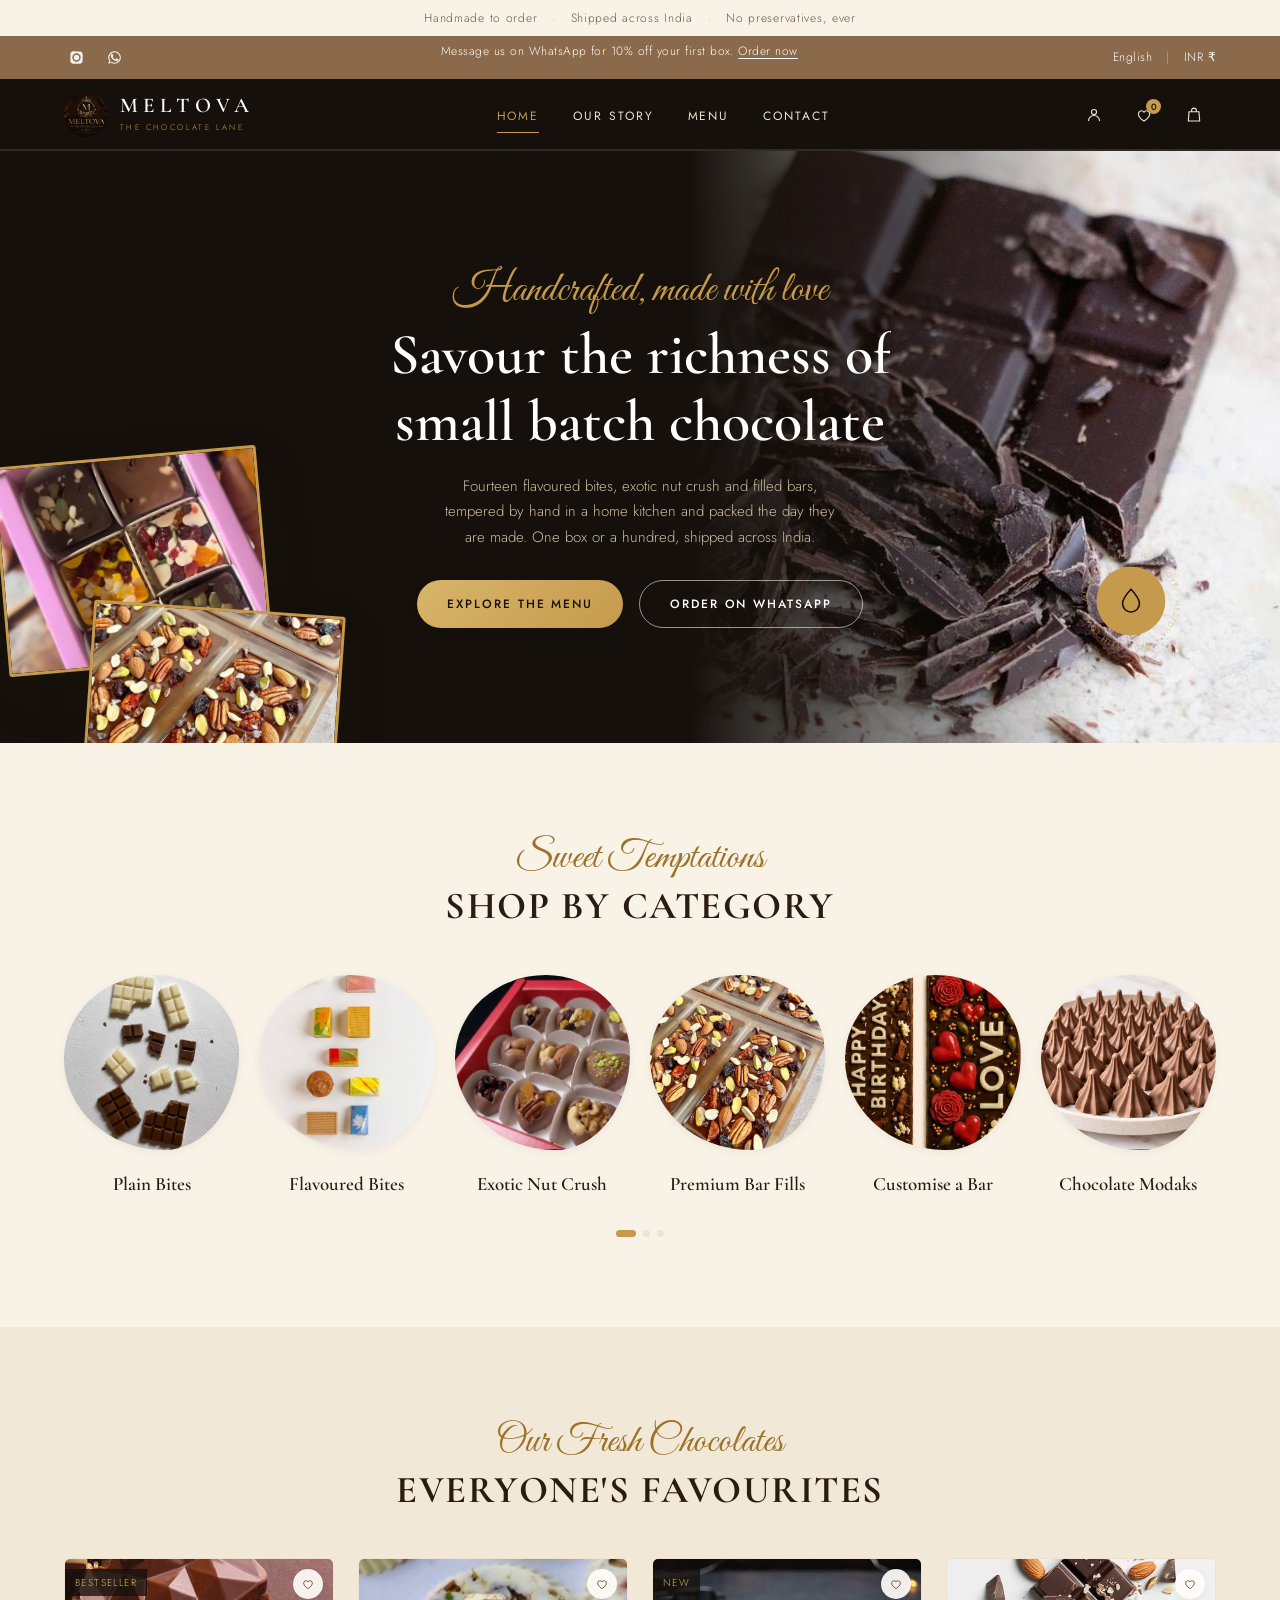
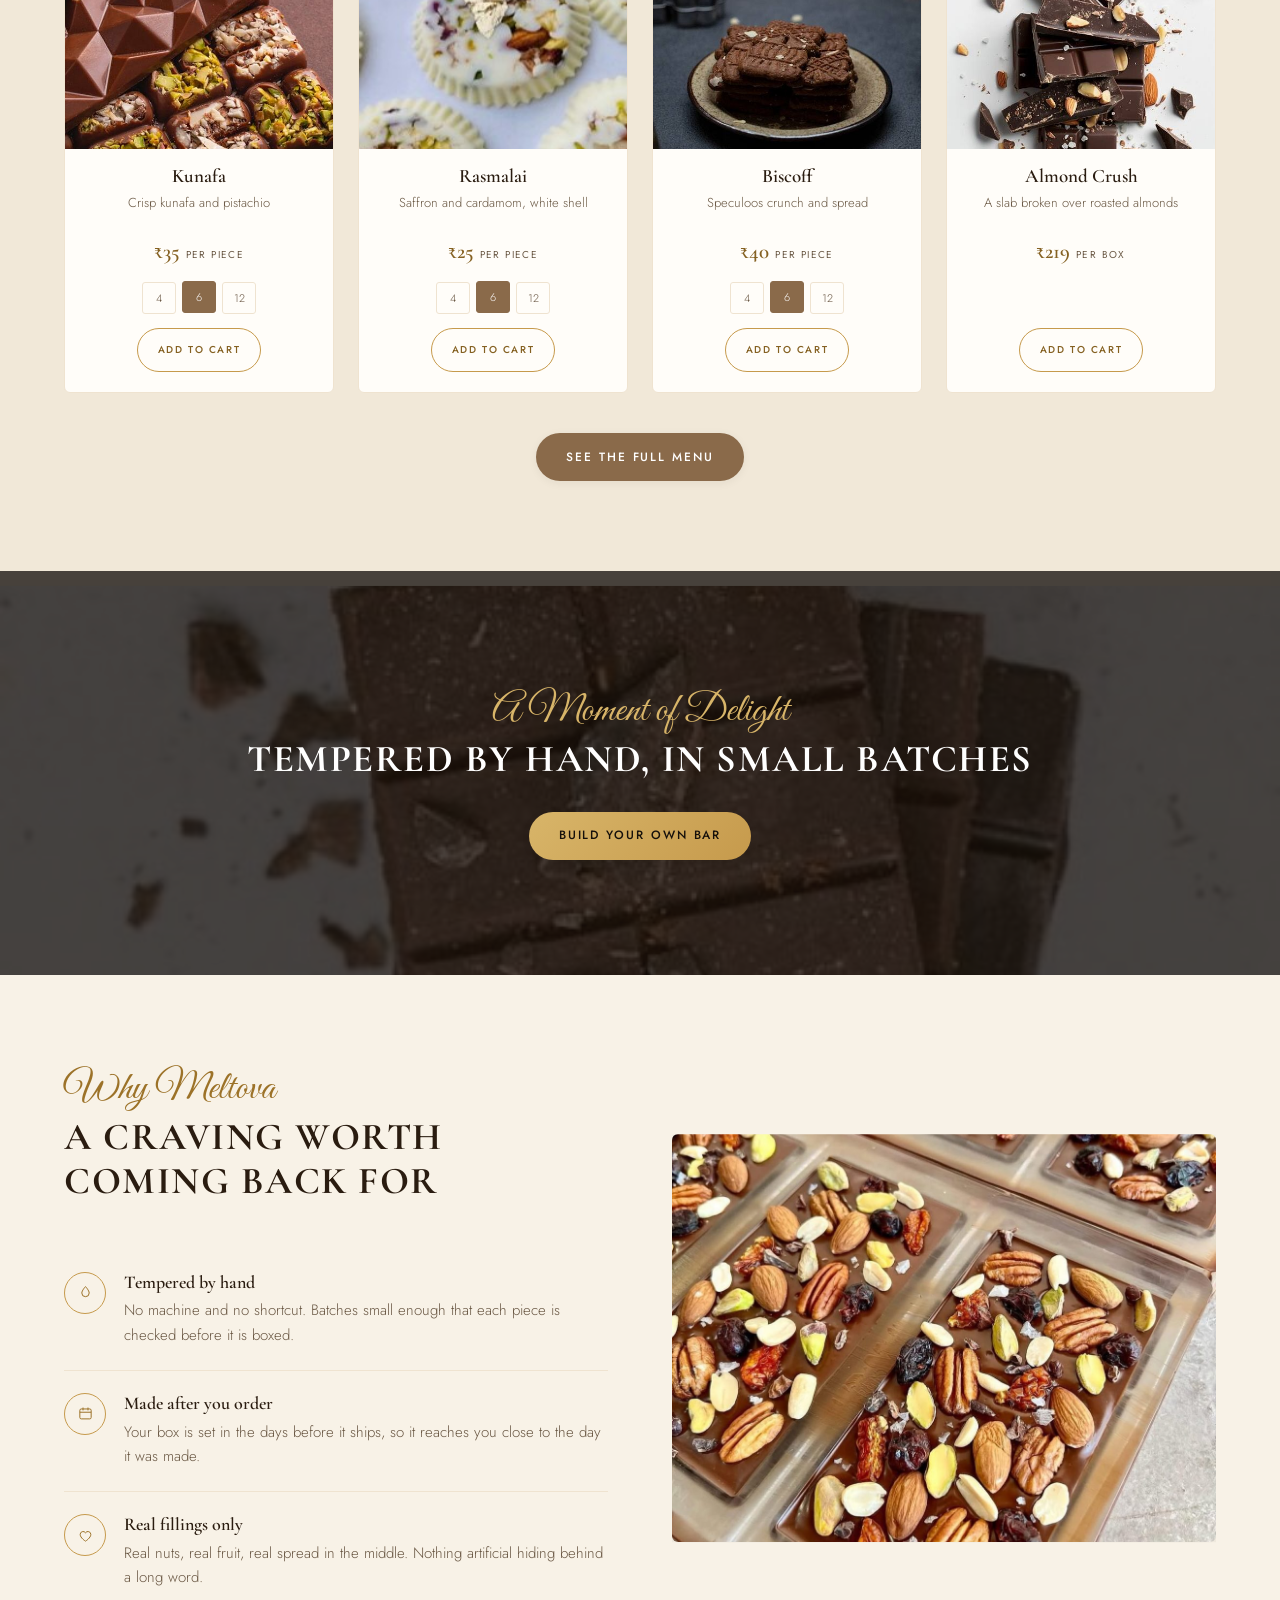
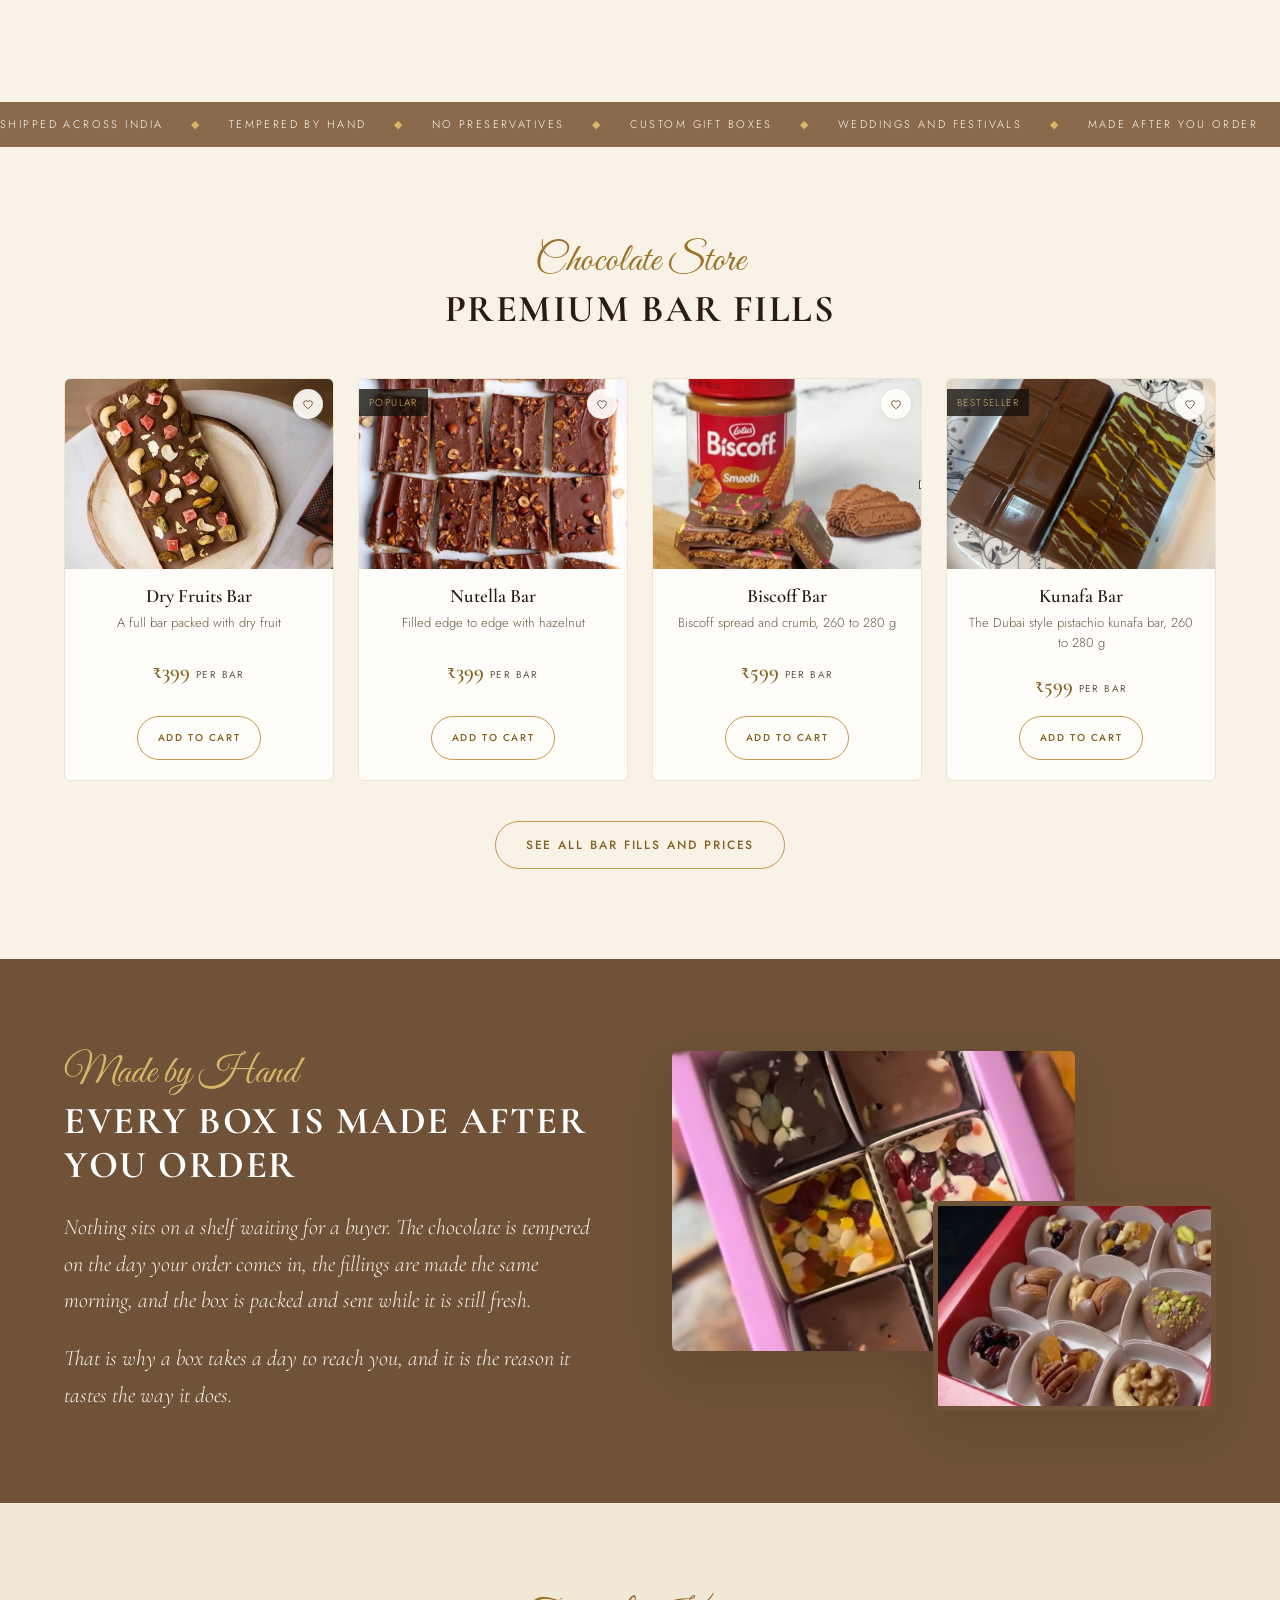
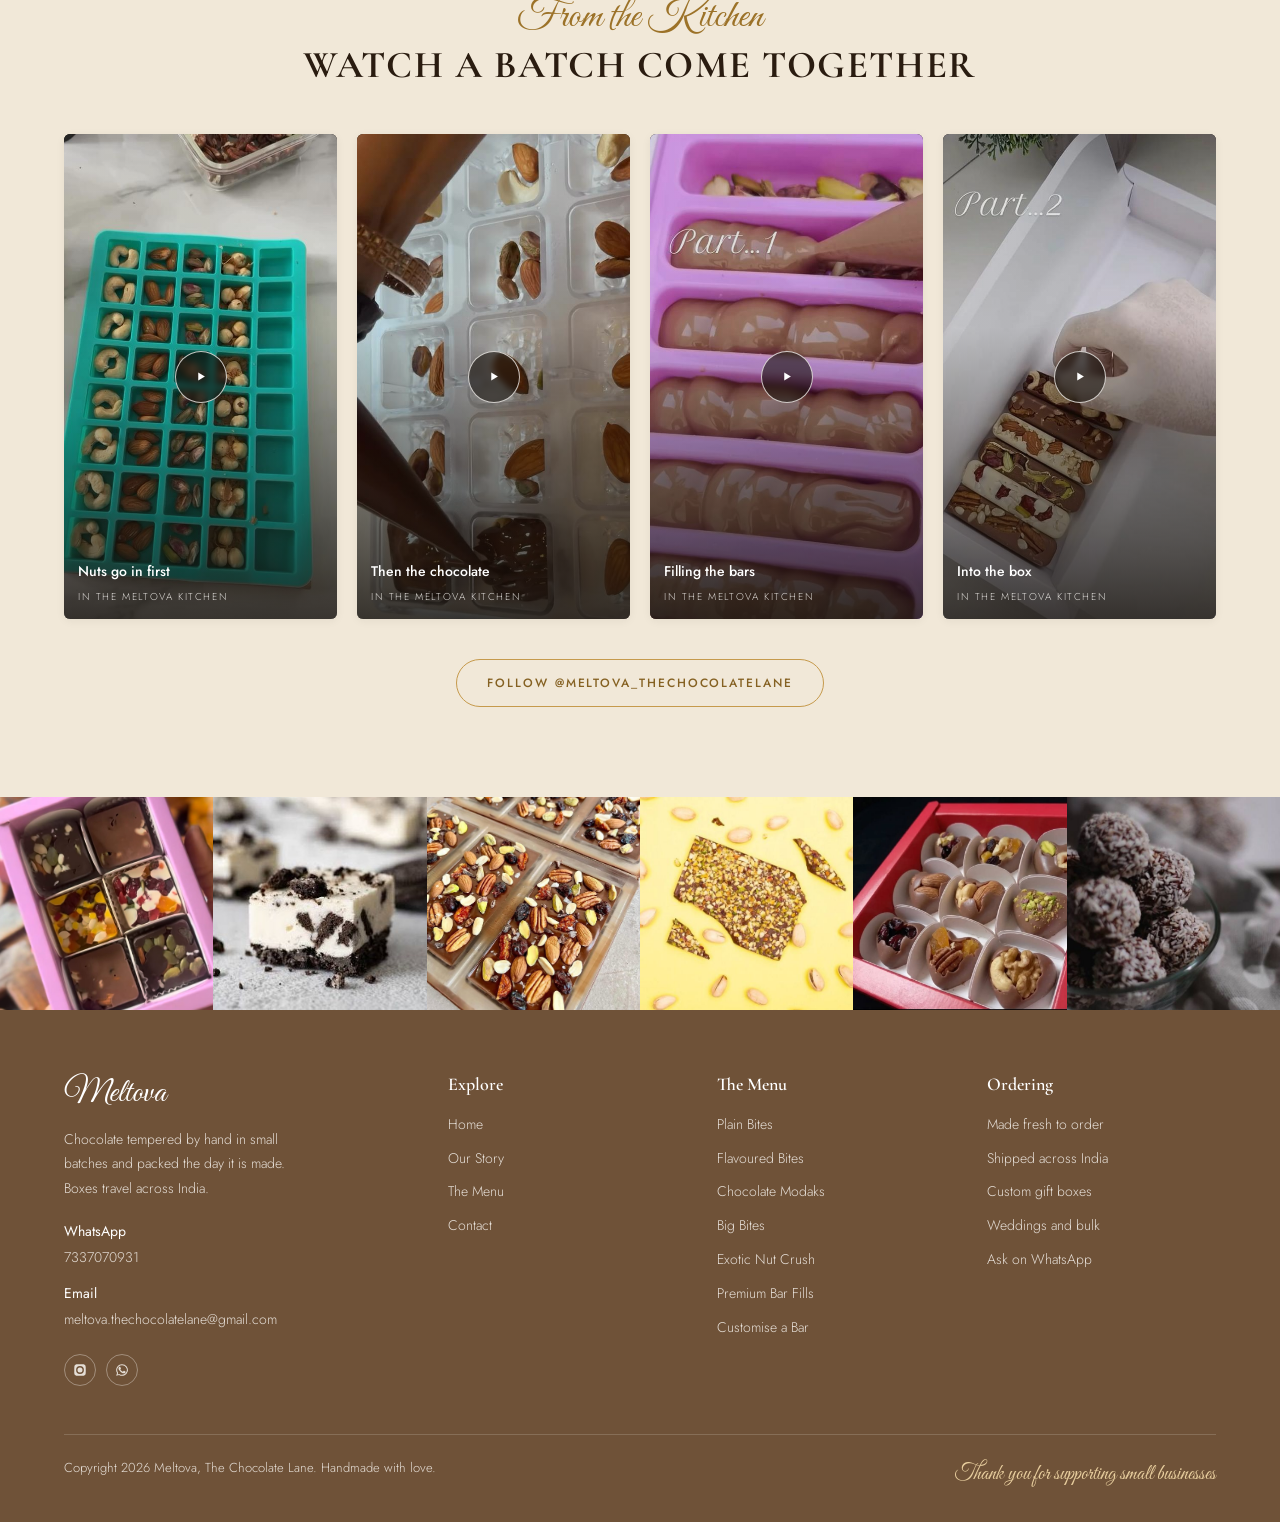
==== commit be380ed4: "New photos for five bites, small bars at 269, and the September price list Photos. Rasmalai, Mango, " ====
--- a/index.html
+++ b/index.html
@@ -183,7 +183,7 @@
           </article>
           <article class="card">
             <div class="card__media">
-              <img src="assets/img/bite-rasmalai.jpg" alt="A rasmalai chocolate bite held in a hand" width="500" height="500" loading="lazy" decoding="async">
+              <img src="assets/img/bite-rasmalai.jpg" alt="White rasmalai chocolate bites topped with pistachio, nuts and gold leaf" width="225" height="376" loading="lazy" decoding="async">
               
               <button type="button" class="card__heart" data-wish="bite-rasmalai" aria-pressed="false" aria-label="Save Rasmalai to your list"><svg viewBox="0 0 24 24" aria-hidden="true"><path d="M12 20s-7.5-4.6-7.5-9.4A4.1 4.1 0 0 1 12 8.2a4.1 4.1 0 0 1 7.5 2.4C19.5 15.4 12 20 12 20Z"/></svg></button>
             </div>
@@ -214,11 +214,11 @@
               
               <h3 class="card__name">Biscoff</h3>
               <p class="card__desc">Speculoos crunch and spread</p>
-              <p class="card__price">&#8377;35<span class="unit">per piece</span></p>
+              <p class="card__price">&#8377;40<span class="unit">per piece</span></p>
               <fieldset class="chips"><legend class="sr-only">Box size for Biscoff bites</legend><span class="chips__cap" aria-hidden="true">Box</span><input class="chip__input" type="radio" id="box-bite-biscoff-4" name="box-bite-biscoff" value="4"><label class="chip" for="box-bite-biscoff-4">4</label><input class="chip__input" type="radio" id="box-bite-biscoff-6" name="box-bite-biscoff" value="6" checked><label class="chip" for="box-bite-biscoff-6">6</label><input class="chip__input" type="radio" id="box-bite-biscoff-12" name="box-bite-biscoff" value="12"><label class="chip" for="box-bite-biscoff-12">12</label></fieldset>
               <div class="card__cta">
                 <button type="button" class="btn btn--ghost-cream card__add"
-                  data-id="bite-biscoff" data-name="Biscoff bites" data-price="35"
+                  data-id="bite-biscoff" data-name="Biscoff bites" data-price="40"
                   data-unit="per piece" data-img="bite-biscoff.jpg" data-box="1">
                   <span class="card__add-text">Add to cart</span>
                   <span class="card__add-done" aria-hidden="true"><svg viewBox="0 0 24 24" aria-hidden="true"><path d="m5 12.5 4.5 4.5L19 7.5" fill="none" stroke="currentColor" stroke-width="2.2" stroke-linecap="round" stroke-linejoin="round"/></svg> Added</span>
@@ -355,19 +355,19 @@
           </article>
           <article class="card">
             <div class="card__media">
-              <img src="assets/img/bar-biscoff.jpg" alt="A Biscoff bar with biscuit pieces" width="745" height="480" loading="lazy" decoding="async">
+              <img src="assets/img/bar-biscoff.jpg" alt="A Biscoff chocolate bar cut to show the layers, beside a jar of Biscoff spread" width="399" height="457" loading="lazy" decoding="async">
               
               <button type="button" class="card__heart" data-wish="bar-biscoff" aria-pressed="false" aria-label="Save Biscoff Bar to your list"><svg viewBox="0 0 24 24" aria-hidden="true"><path d="M12 20s-7.5-4.6-7.5-9.4A4.1 4.1 0 0 1 12 8.2a4.1 4.1 0 0 1 7.5 2.4C19.5 15.4 12 20 12 20Z"/></svg></button>
             </div>
             <div class="card__body">
               
               <h3 class="card__name">Biscoff Bar</h3>
-              <p class="card__desc">Biscoff spread and crumb</p>
-              <p class="card__price">&#8377;499<span class="unit">per bar</span></p>
-              
-              <div class="card__cta">
-                <button type="button" class="btn btn--ghost-cream card__add"
-                  data-id="bar-biscoff" data-name="Biscoff bar" data-price="499"
+              <p class="card__desc">Biscoff spread and crumb, 260 to 280 g</p>
+              <p class="card__price">&#8377;599<span class="unit">per bar</span></p>
+              
+              <div class="card__cta">
+                <button type="button" class="btn btn--ghost-cream card__add"
+                  data-id="bar-biscoff" data-name="Biscoff bar" data-price="599"
                   data-unit="per bar" data-img="bar-biscoff.jpg">
                   <span class="card__add-text">Add to cart</span>
                   <span class="card__add-done" aria-hidden="true"><svg viewBox="0 0 24 24" aria-hidden="true"><path d="m5 12.5 4.5 4.5L19 7.5" fill="none" stroke="currentColor" stroke-width="2.2" stroke-linecap="round" stroke-linejoin="round"/></svg> Added</span>
@@ -385,12 +385,12 @@
             <div class="card__body">
               
               <h3 class="card__name">Kunafa Bar</h3>
-              <p class="card__desc">The Dubai style pistachio kunafa bar</p>
-              <p class="card__price">&#8377;499<span class="unit">per bar</span></p>
-              
-              <div class="card__cta">
-                <button type="button" class="btn btn--ghost-cream card__add"
-                  data-id="bar-kunafa" data-name="Kunafa bar" data-price="499"
+              <p class="card__desc">The Dubai style pistachio kunafa bar, 260 to 280 g</p>
+              <p class="card__price">&#8377;599<span class="unit">per bar</span></p>
+              
+              <div class="card__cta">
+                <button type="button" class="btn btn--ghost-cream card__add"
+                  data-id="bar-kunafa" data-name="Kunafa bar" data-price="599"
                   data-unit="per bar" data-img="bar-kunafa.jpg">
                   <span class="card__add-text">Add to cart</span>
                   <span class="card__add-done" aria-hidden="true"><svg viewBox="0 0 24 24" aria-hidden="true"><path d="m5 12.5 4.5 4.5L19 7.5" fill="none" stroke="currentColor" stroke-width="2.2" stroke-linecap="round" stroke-linejoin="round"/></svg> Added</span>
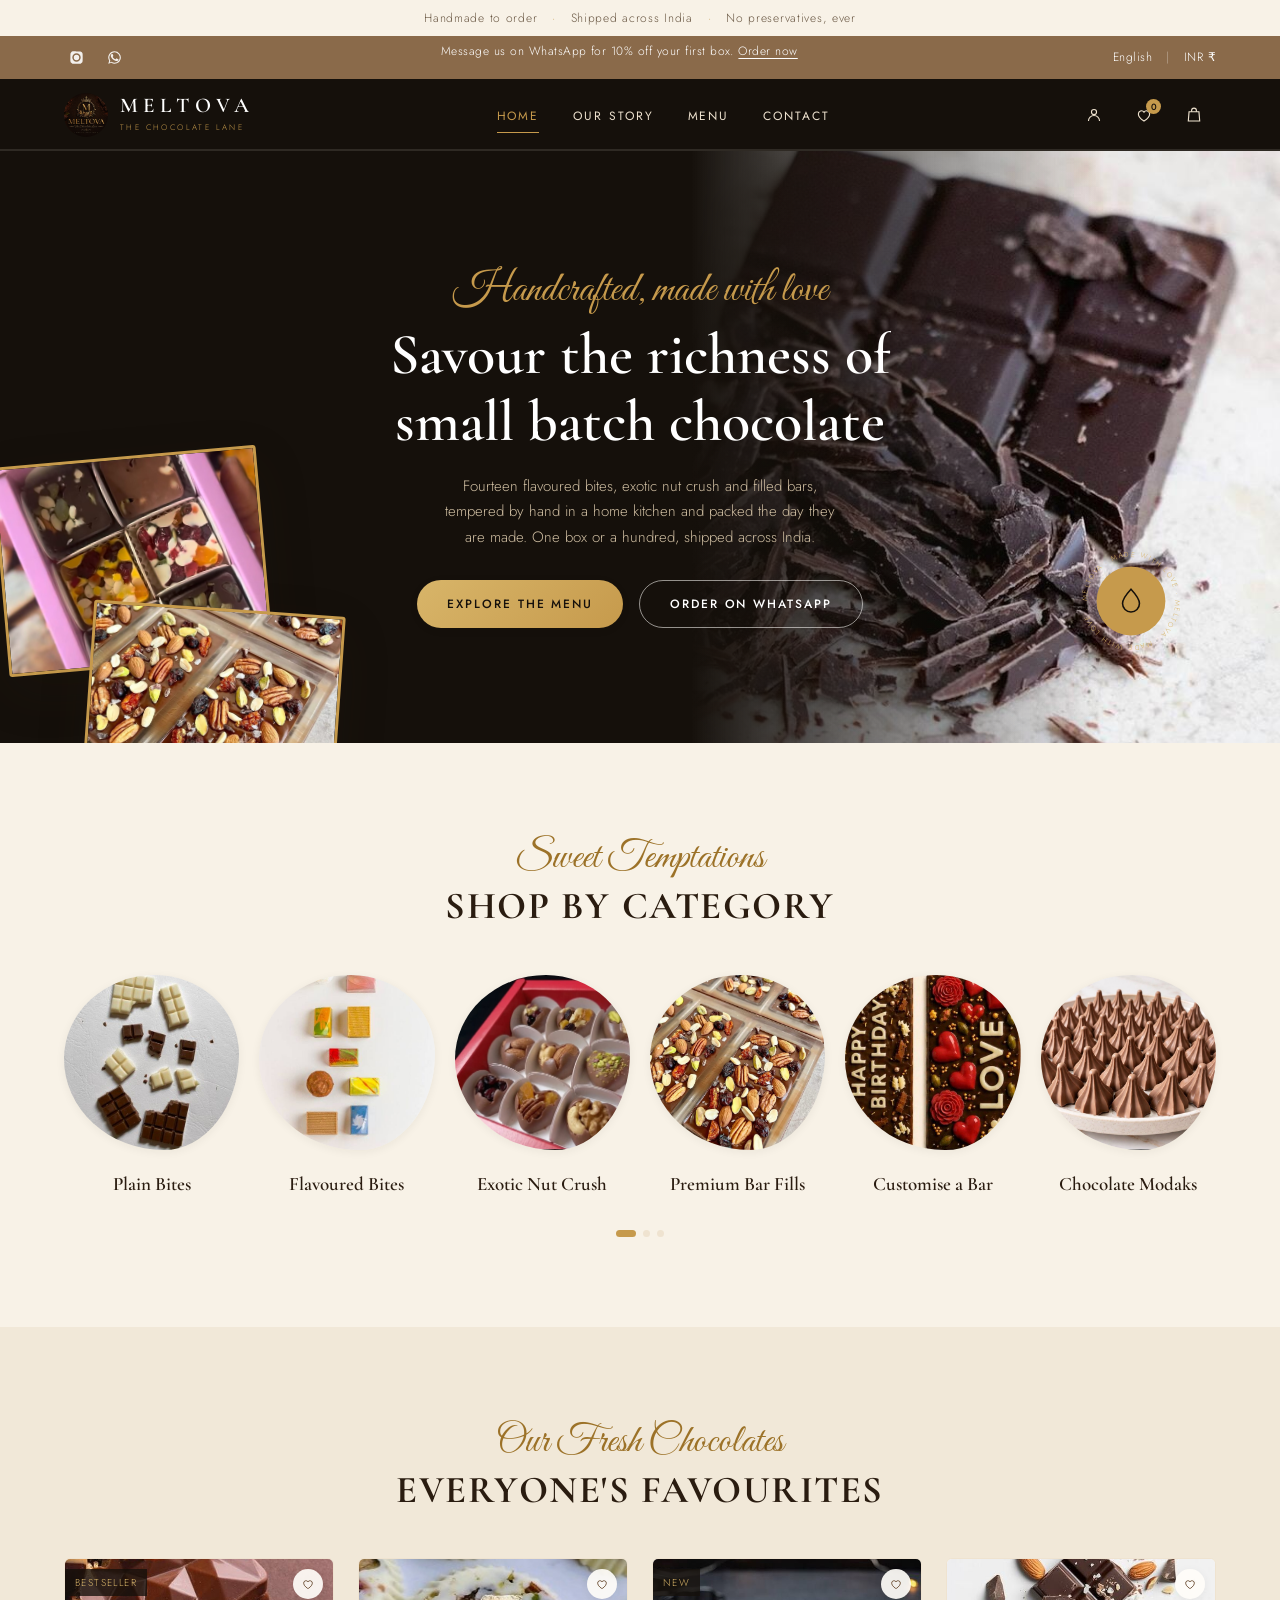
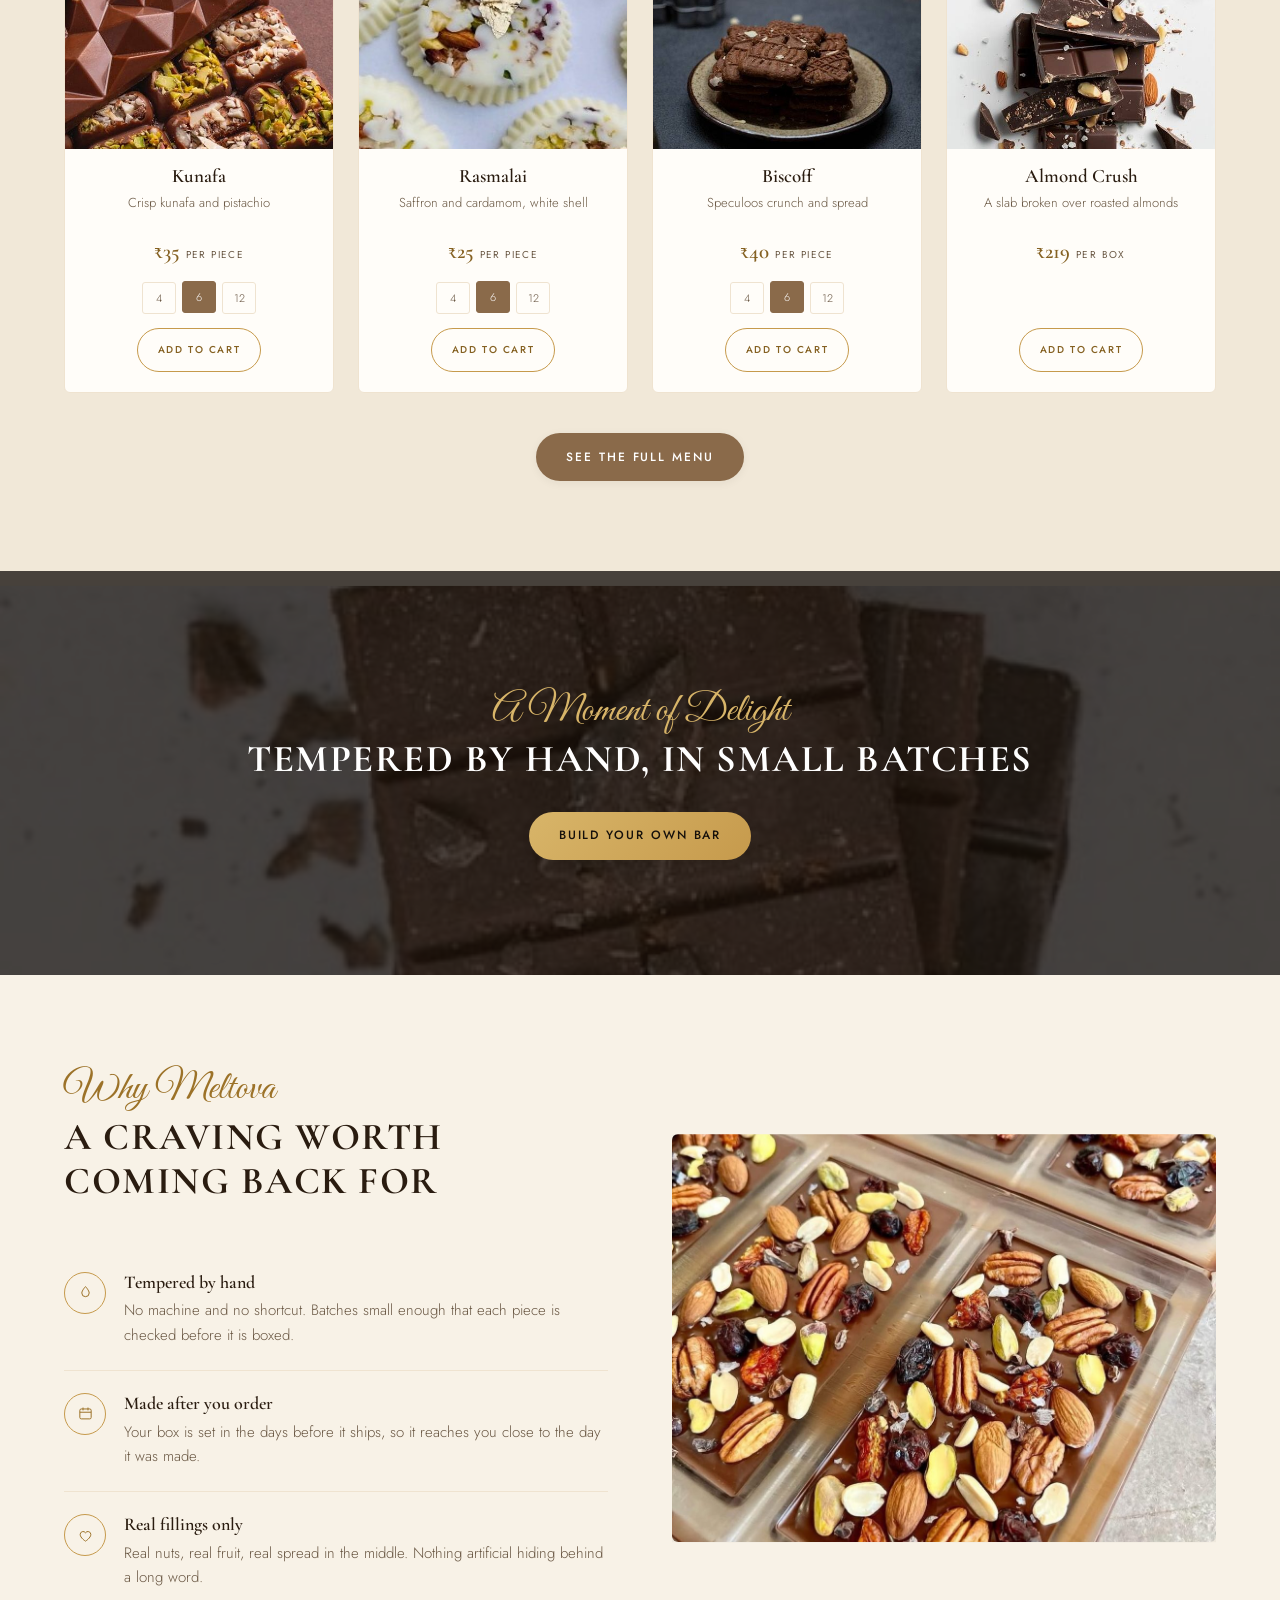
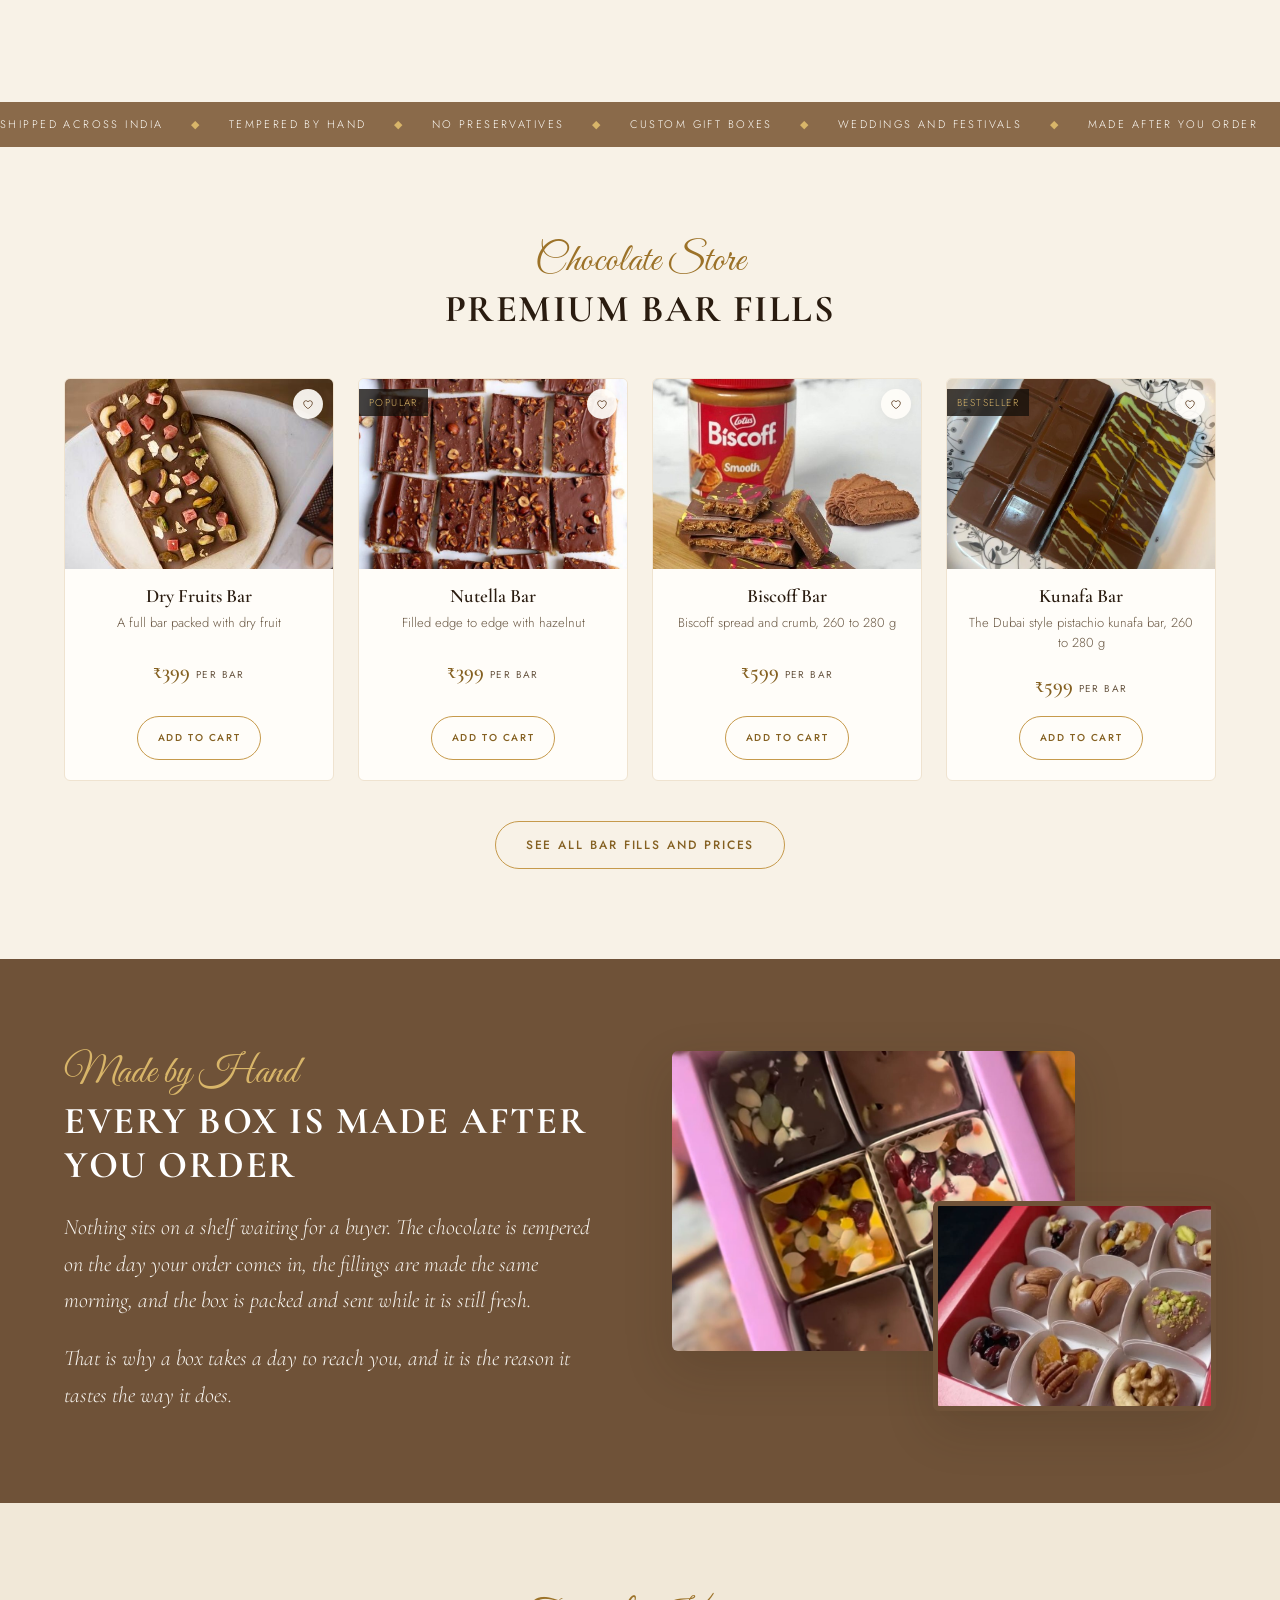
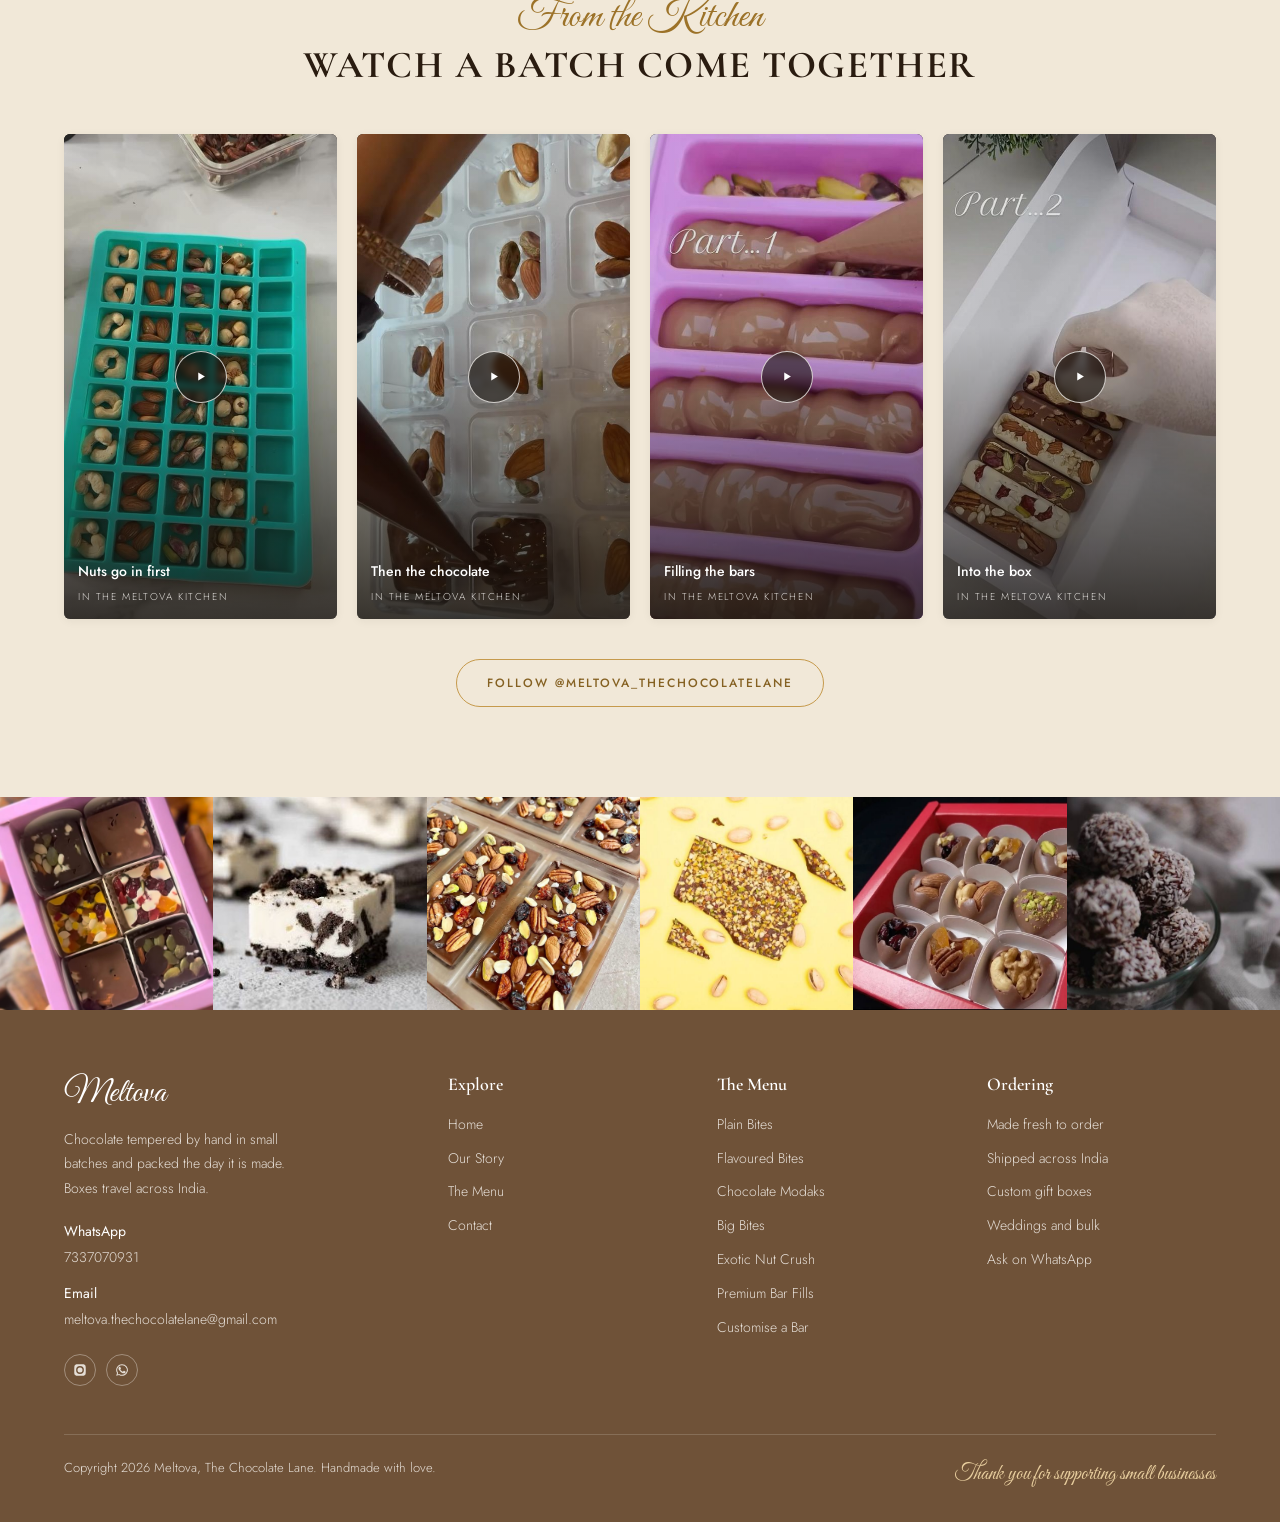
==== commit 45673874: "Swap the cropped photos for the owner's originals The ten photos added this morning were cut out of " ====
--- a/index.html
+++ b/index.html
@@ -183,7 +183,7 @@
           </article>
           <article class="card">
             <div class="card__media">
-              <img src="assets/img/bite-rasmalai.jpg" alt="White rasmalai chocolate bites topped with pistachio, nuts and gold leaf" width="225" height="376" loading="lazy" decoding="async">
+              <img src="assets/img/bite-rasmalai.jpg" alt="White rasmalai chocolate bites topped with pistachio, nuts and gold leaf" width="288" height="477" loading="lazy" decoding="async">
               
               <button type="button" class="card__heart" data-wish="bite-rasmalai" aria-pressed="false" aria-label="Save Rasmalai to your list"><svg viewBox="0 0 24 24" aria-hidden="true"><path d="M12 20s-7.5-4.6-7.5-9.4A4.1 4.1 0 0 1 12 8.2a4.1 4.1 0 0 1 7.5 2.4C19.5 15.4 12 20 12 20Z"/></svg></button>
             </div>
@@ -355,7 +355,7 @@
           </article>
           <article class="card">
             <div class="card__media">
-              <img src="assets/img/bar-biscoff.jpg" alt="A Biscoff chocolate bar cut to show the layers, beside a jar of Biscoff spread" width="399" height="457" loading="lazy" decoding="async">
+              <img src="assets/img/bar-biscoff.jpg" alt="A Biscoff chocolate bar cut to show the layers, beside a jar of Biscoff spread" width="496" height="608" loading="lazy" decoding="async">
               
               <button type="button" class="card__heart" data-wish="bar-biscoff" aria-pressed="false" aria-label="Save Biscoff Bar to your list"><svg viewBox="0 0 24 24" aria-hidden="true"><path d="M12 20s-7.5-4.6-7.5-9.4A4.1 4.1 0 0 1 12 8.2a4.1 4.1 0 0 1 7.5 2.4C19.5 15.4 12 20 12 20Z"/></svg></button>
             </div>
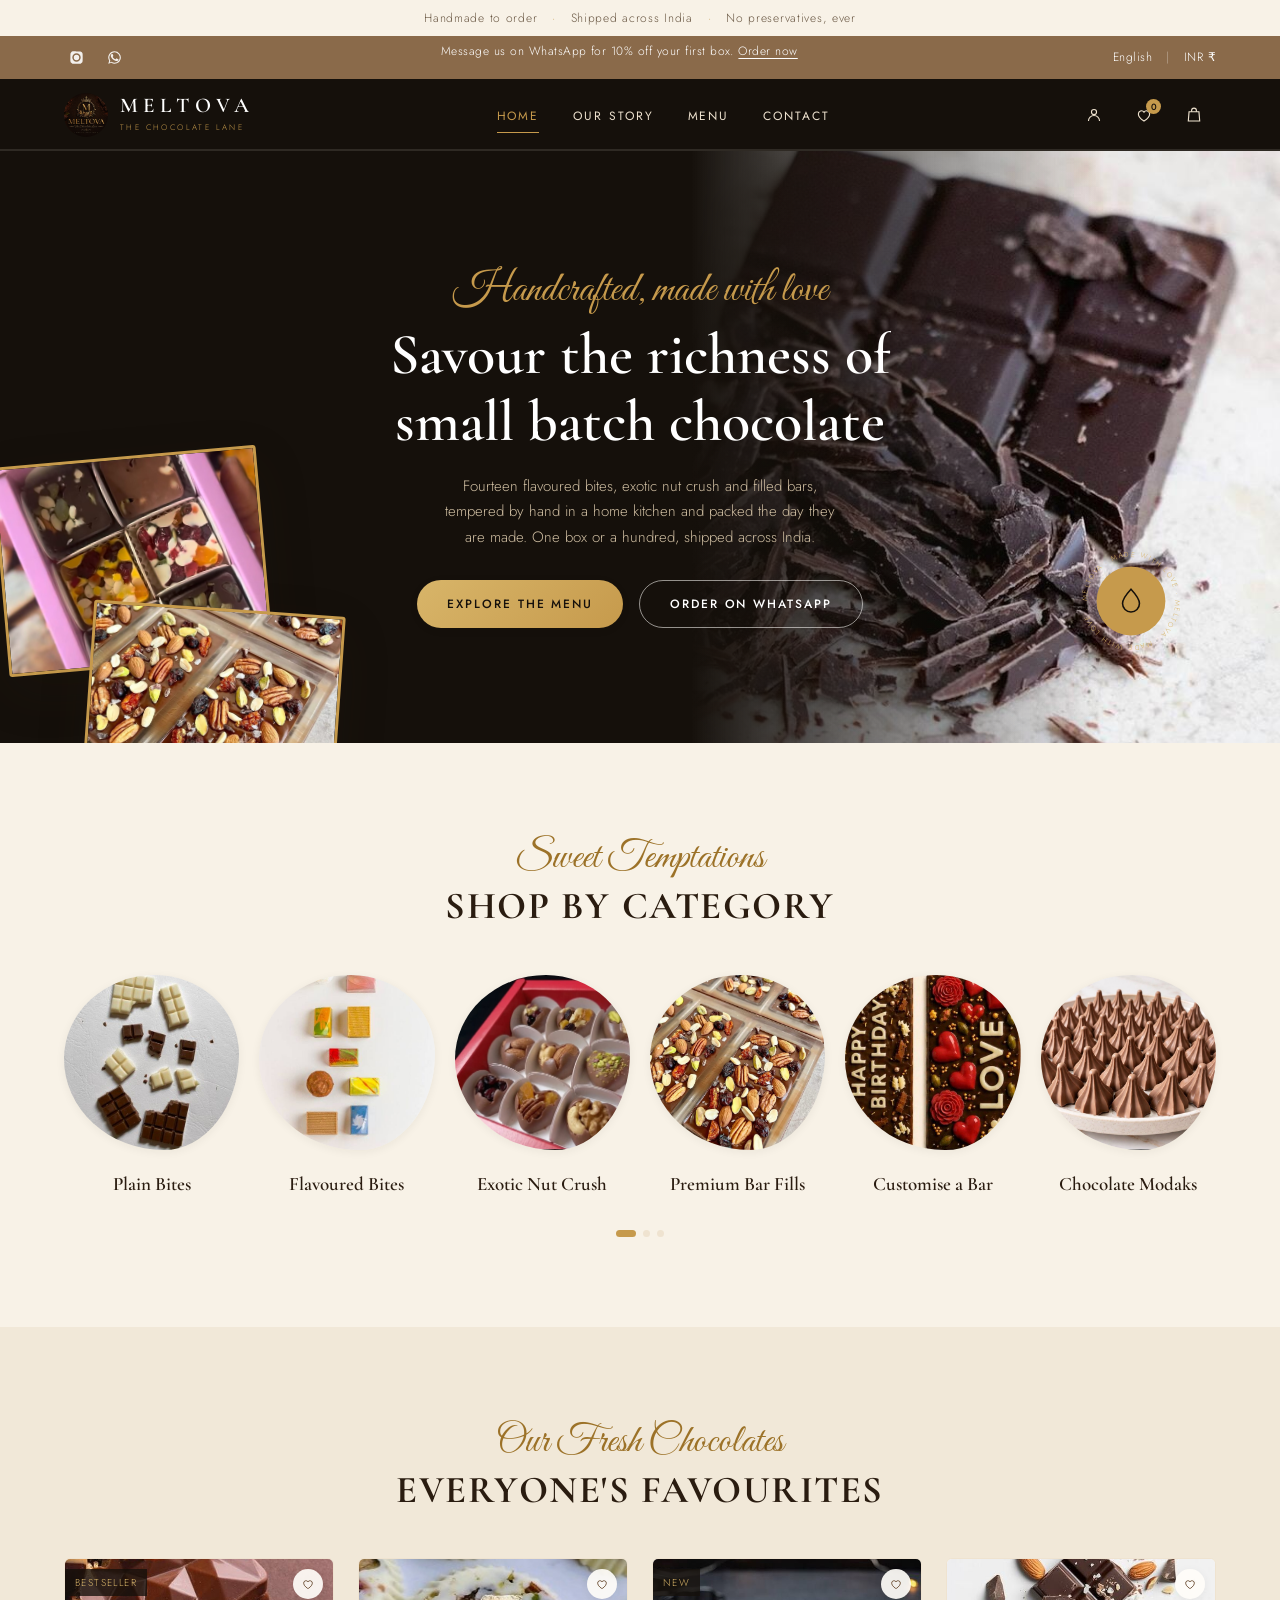
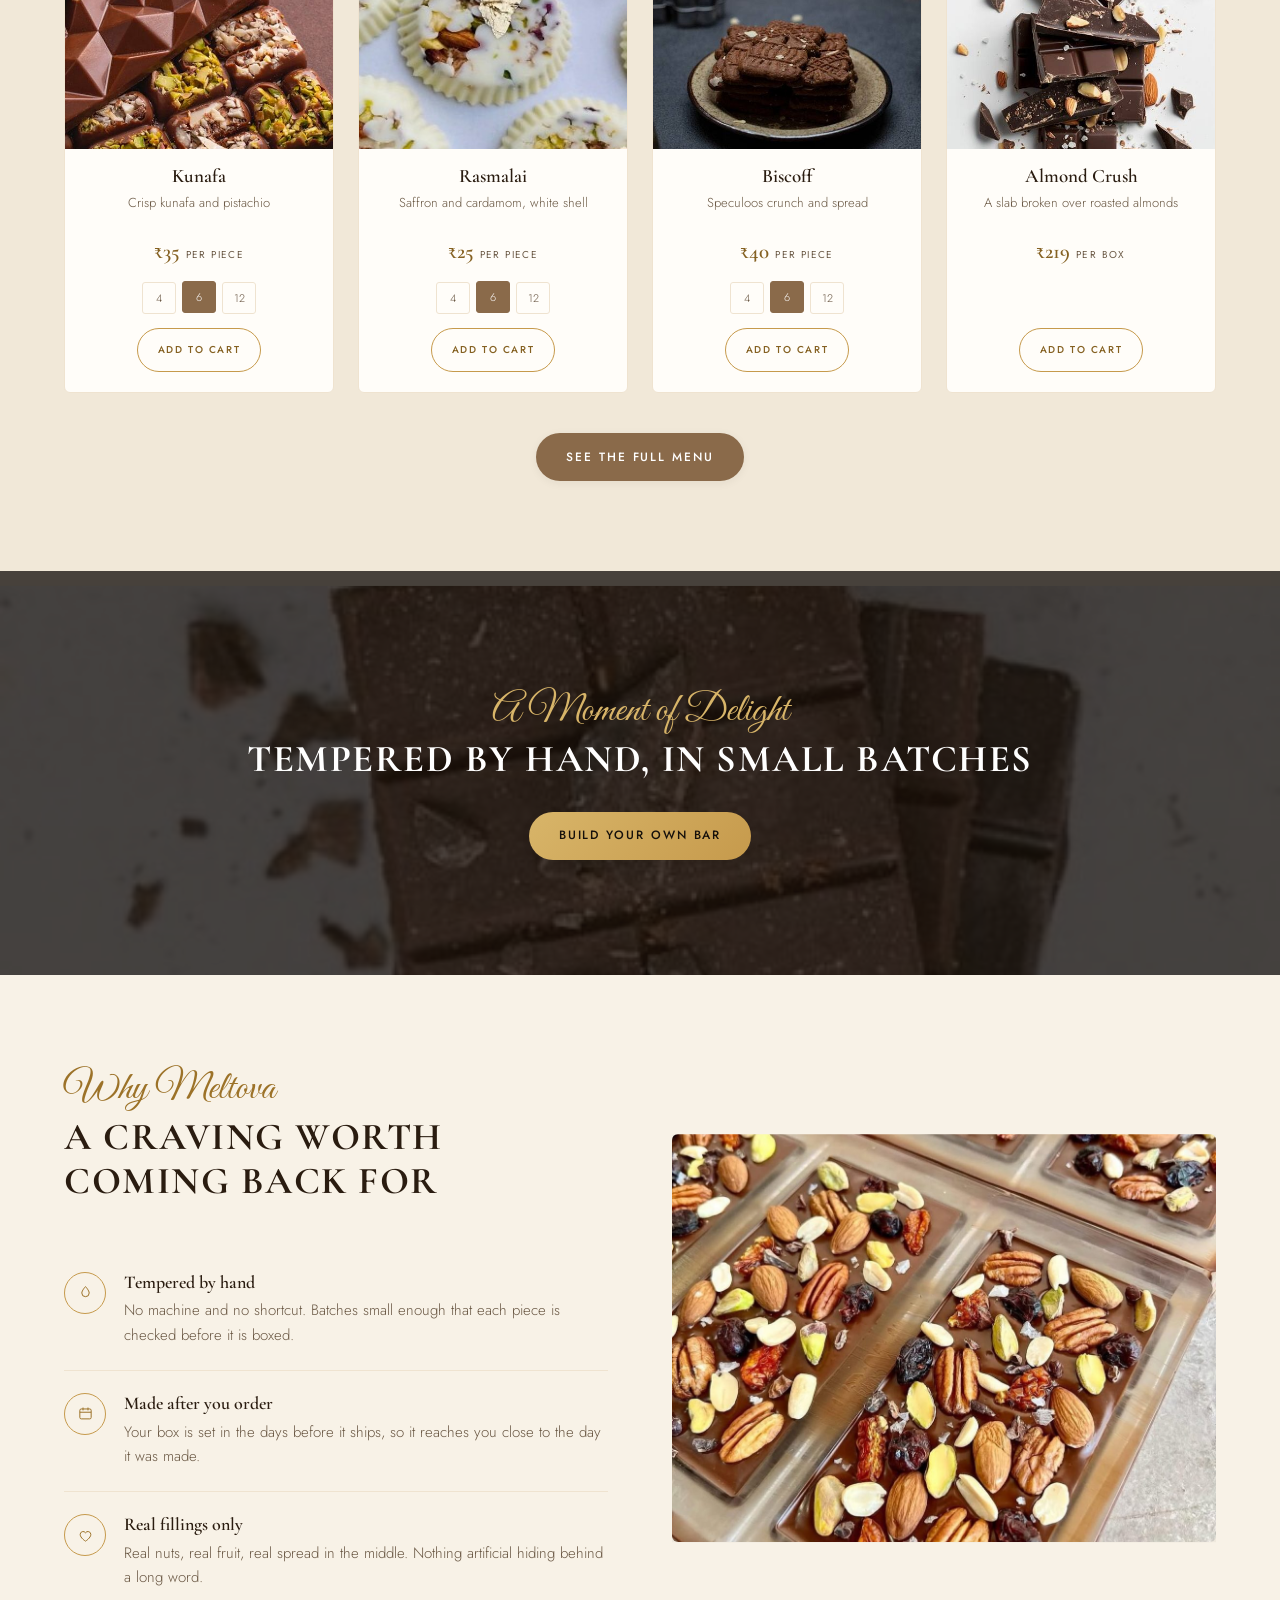
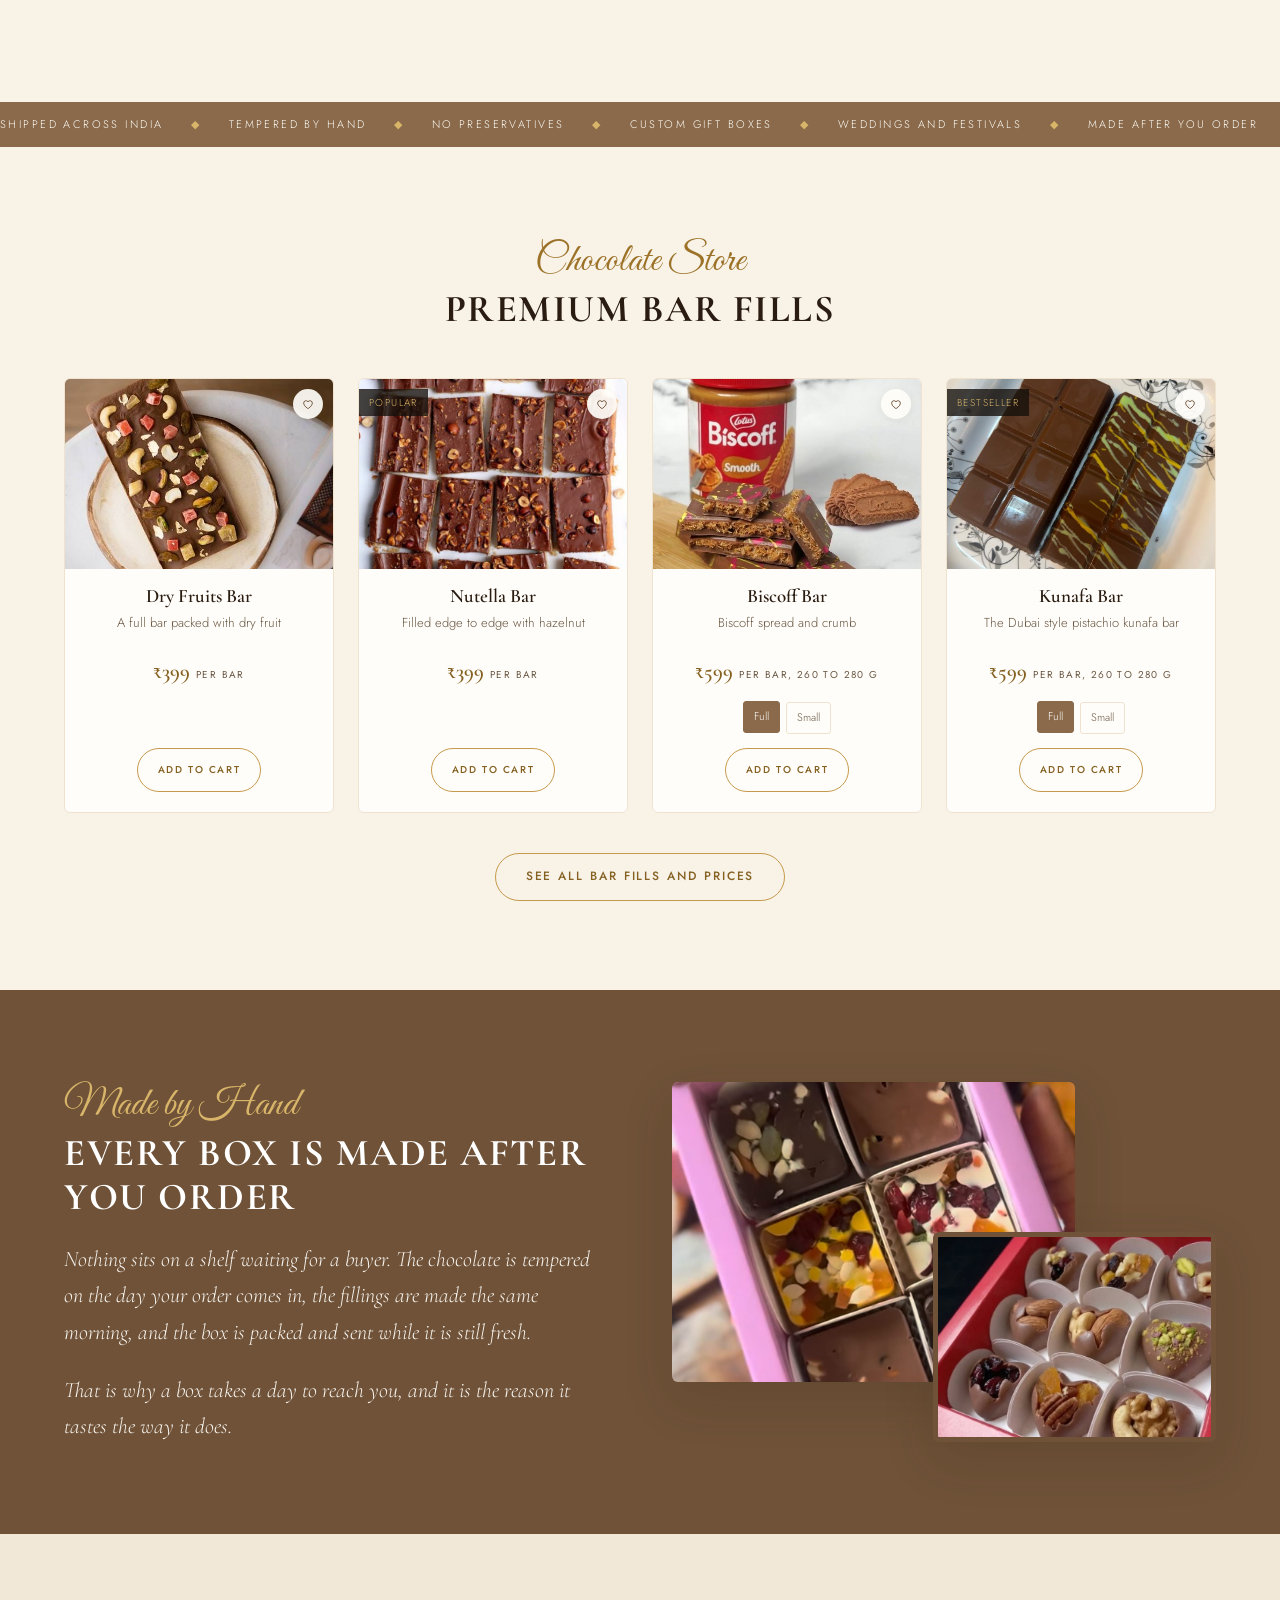
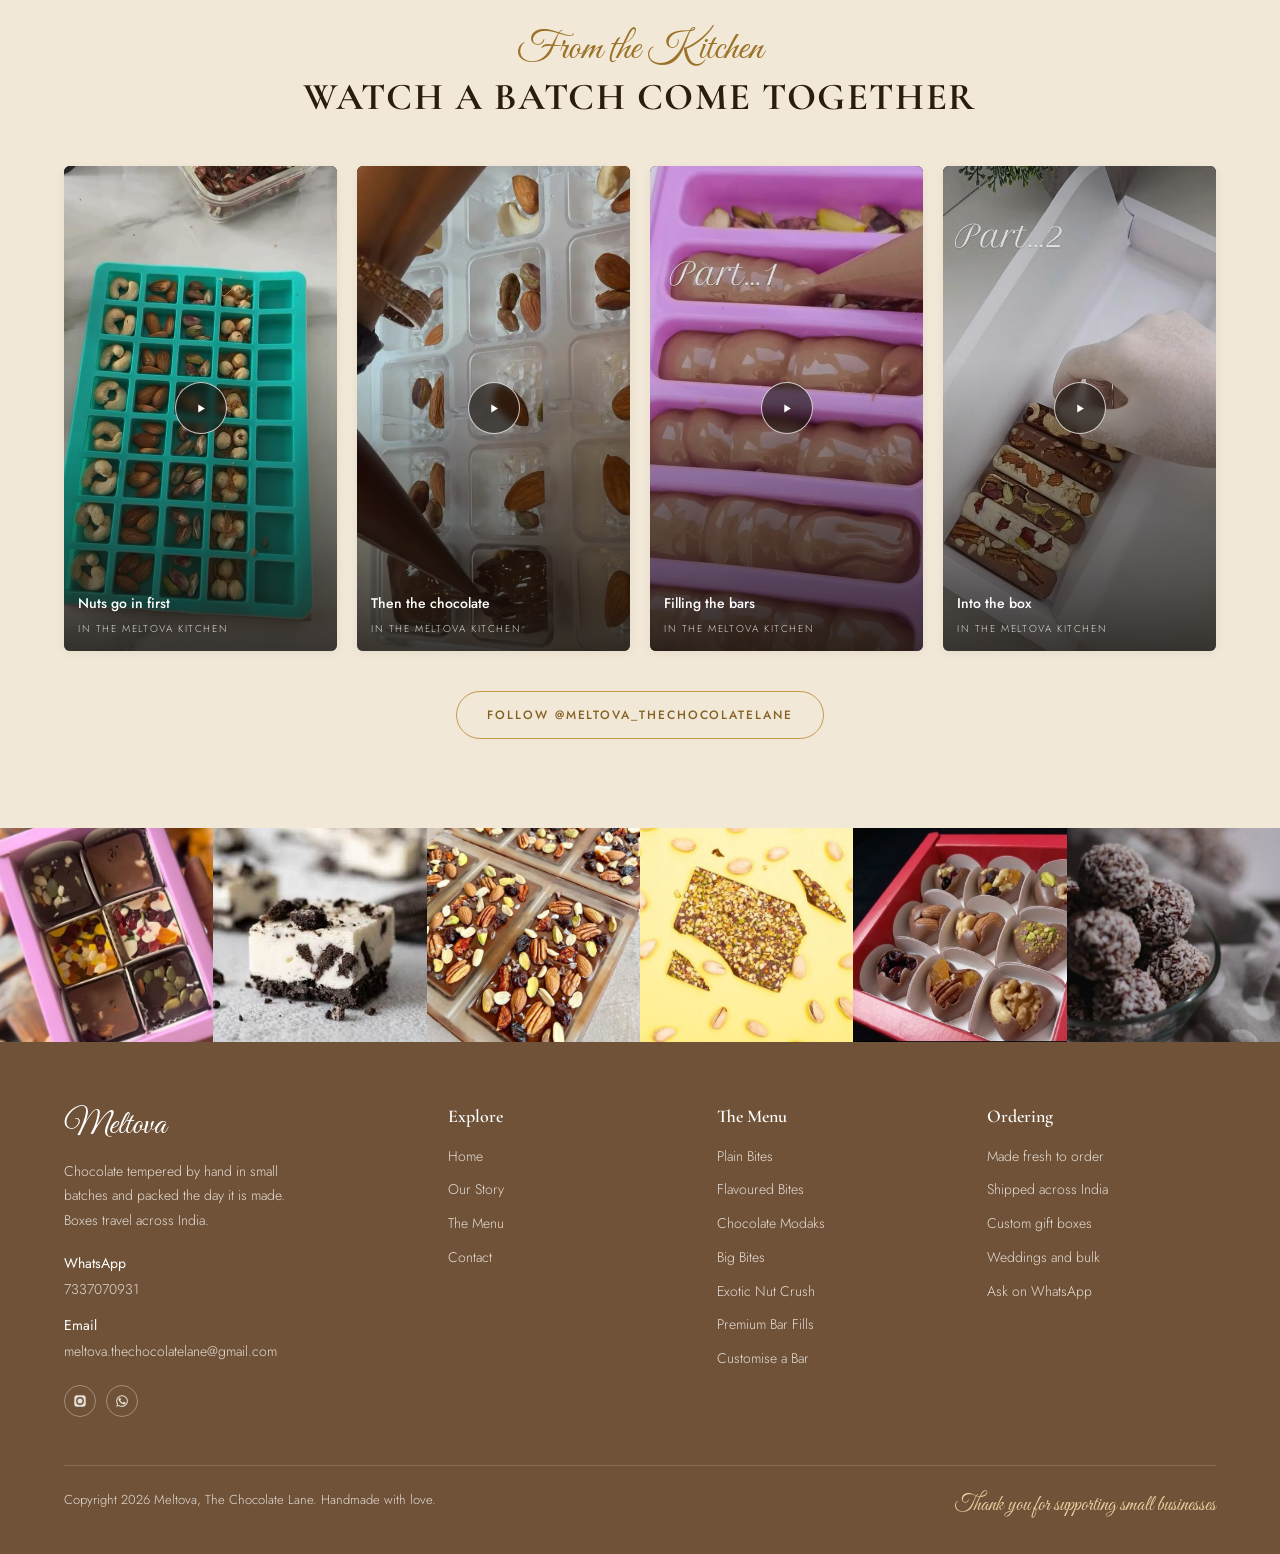
==== commit e3e9936b: "One card per bar, with a Full or Small switch The Kunafa and Biscoff bars had a second card each for" ====
--- a/index.html
+++ b/index.html
@@ -362,9 +362,9 @@
             <div class="card__body">
               
               <h3 class="card__name">Biscoff Bar</h3>
-              <p class="card__desc">Biscoff spread and crumb, 260 to 280 g</p>
-              <p class="card__price">&#8377;599<span class="unit">per bar</span></p>
-              
+              <p class="card__desc">Biscoff spread and crumb</p>
+              <p class="card__price">&#8377;599<span class="unit">per bar, 260 to 280 g</span></p>
+              <fieldset class="chips chips--size"><legend class="sr-only">Size of the Biscoff bar</legend><span class="chips__cap" aria-hidden="true">Size</span><input class="chip__input" type="radio" id="size-bar-biscoff-full" name="size-bar-biscoff" value="full" data-id="bar-biscoff" data-name="Biscoff bar" data-price="599" data-unit="per bar, 260 to 280 g" checked><label class="chip" for="size-bar-biscoff-full">Full</label><input class="chip__input" type="radio" id="size-bar-biscoff-small" name="size-bar-biscoff" value="small" data-id="bar-biscoff-small" data-name="Small Biscoff bar" data-price="269" data-unit="per small bar"><label class="chip" for="size-bar-biscoff-small">Small</label></fieldset>
               <div class="card__cta">
                 <button type="button" class="btn btn--ghost-cream card__add"
                   data-id="bar-biscoff" data-name="Biscoff bar" data-price="599"
@@ -385,9 +385,9 @@
             <div class="card__body">
               
               <h3 class="card__name">Kunafa Bar</h3>
-              <p class="card__desc">The Dubai style pistachio kunafa bar, 260 to 280 g</p>
-              <p class="card__price">&#8377;599<span class="unit">per bar</span></p>
-              
+              <p class="card__desc">The Dubai style pistachio kunafa bar</p>
+              <p class="card__price">&#8377;599<span class="unit">per bar, 260 to 280 g</span></p>
+              <fieldset class="chips chips--size"><legend class="sr-only">Size of the Kunafa bar</legend><span class="chips__cap" aria-hidden="true">Size</span><input class="chip__input" type="radio" id="size-bar-kunafa-full" name="size-bar-kunafa" value="full" data-id="bar-kunafa" data-name="Kunafa bar" data-price="599" data-unit="per bar, 260 to 280 g" checked><label class="chip" for="size-bar-kunafa-full">Full</label><input class="chip__input" type="radio" id="size-bar-kunafa-small" name="size-bar-kunafa" value="small" data-id="bar-kunafa-small" data-name="Small Kunafa bar" data-price="269" data-unit="per small bar"><label class="chip" for="size-bar-kunafa-small">Small</label></fieldset>
               <div class="card__cta">
                 <button type="button" class="btn btn--ghost-cream card__add"
                   data-id="bar-kunafa" data-name="Kunafa bar" data-price="599"
--- a/css/styles.css
+++ b/css/styles.css
@@ -2233,6 +2233,8 @@
     background: var(--paper);
   }
   .card .chip__input:checked + .chip { transform: none; }
+  /* A bar has two sizes, not three, so its picker is caption plus two segments. */
+  .card .chips--size { grid-template-columns: auto repeat(2, minmax(0, 1fr)); }
 
   /* A tighter card. One line of description rather than two. */
   .card__media img { height: 118px; }
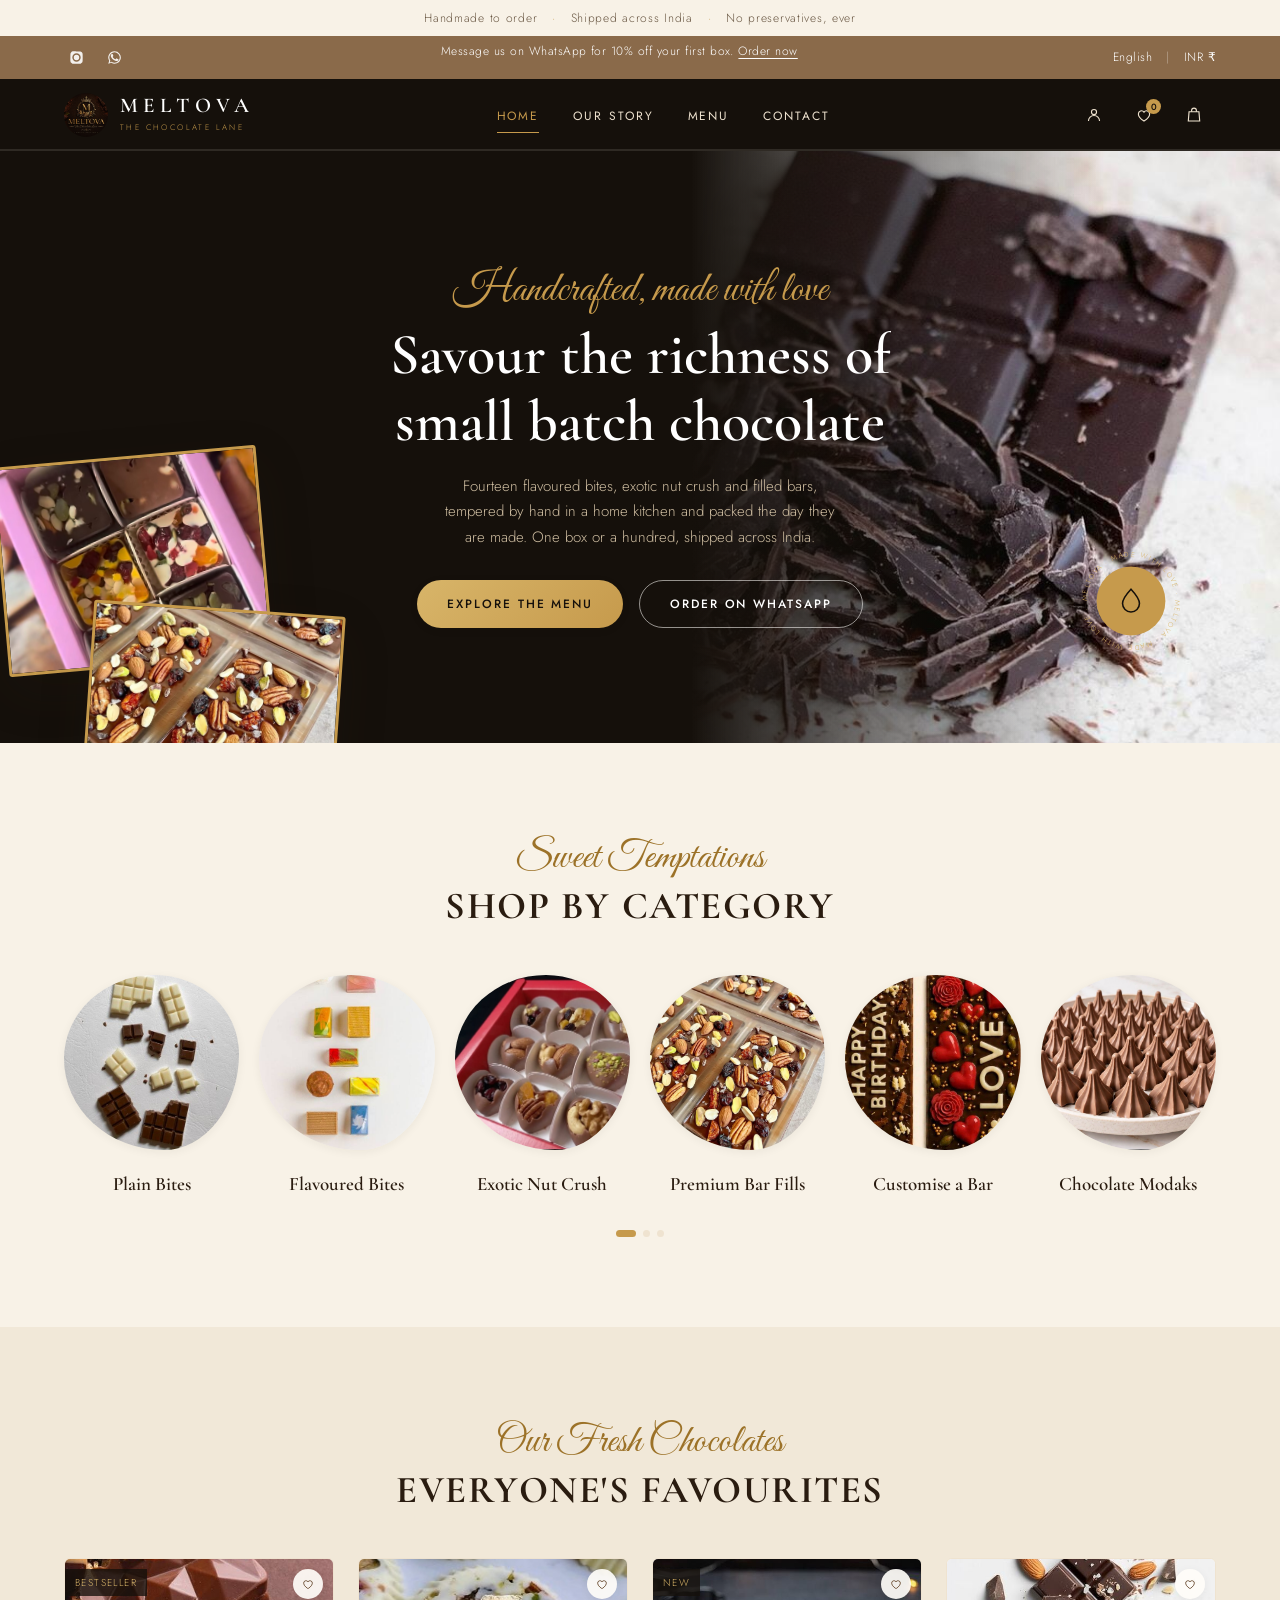
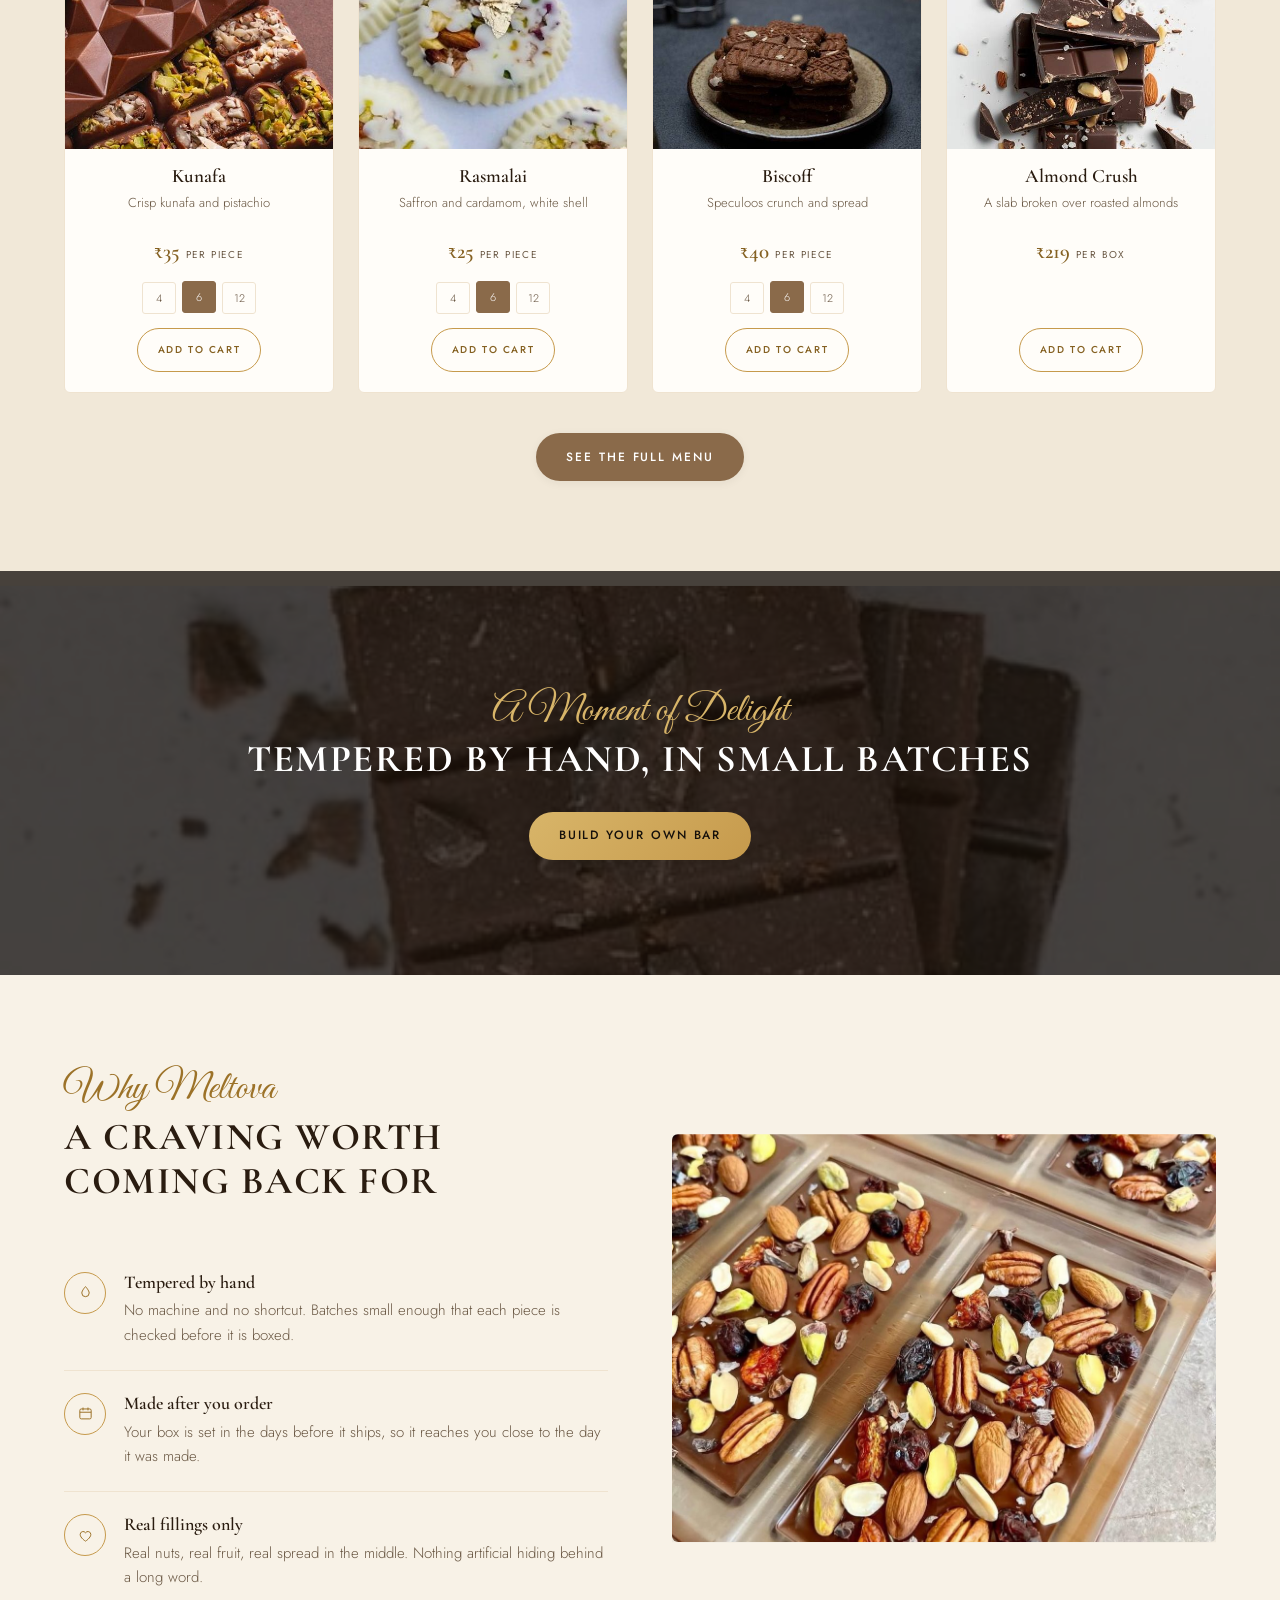
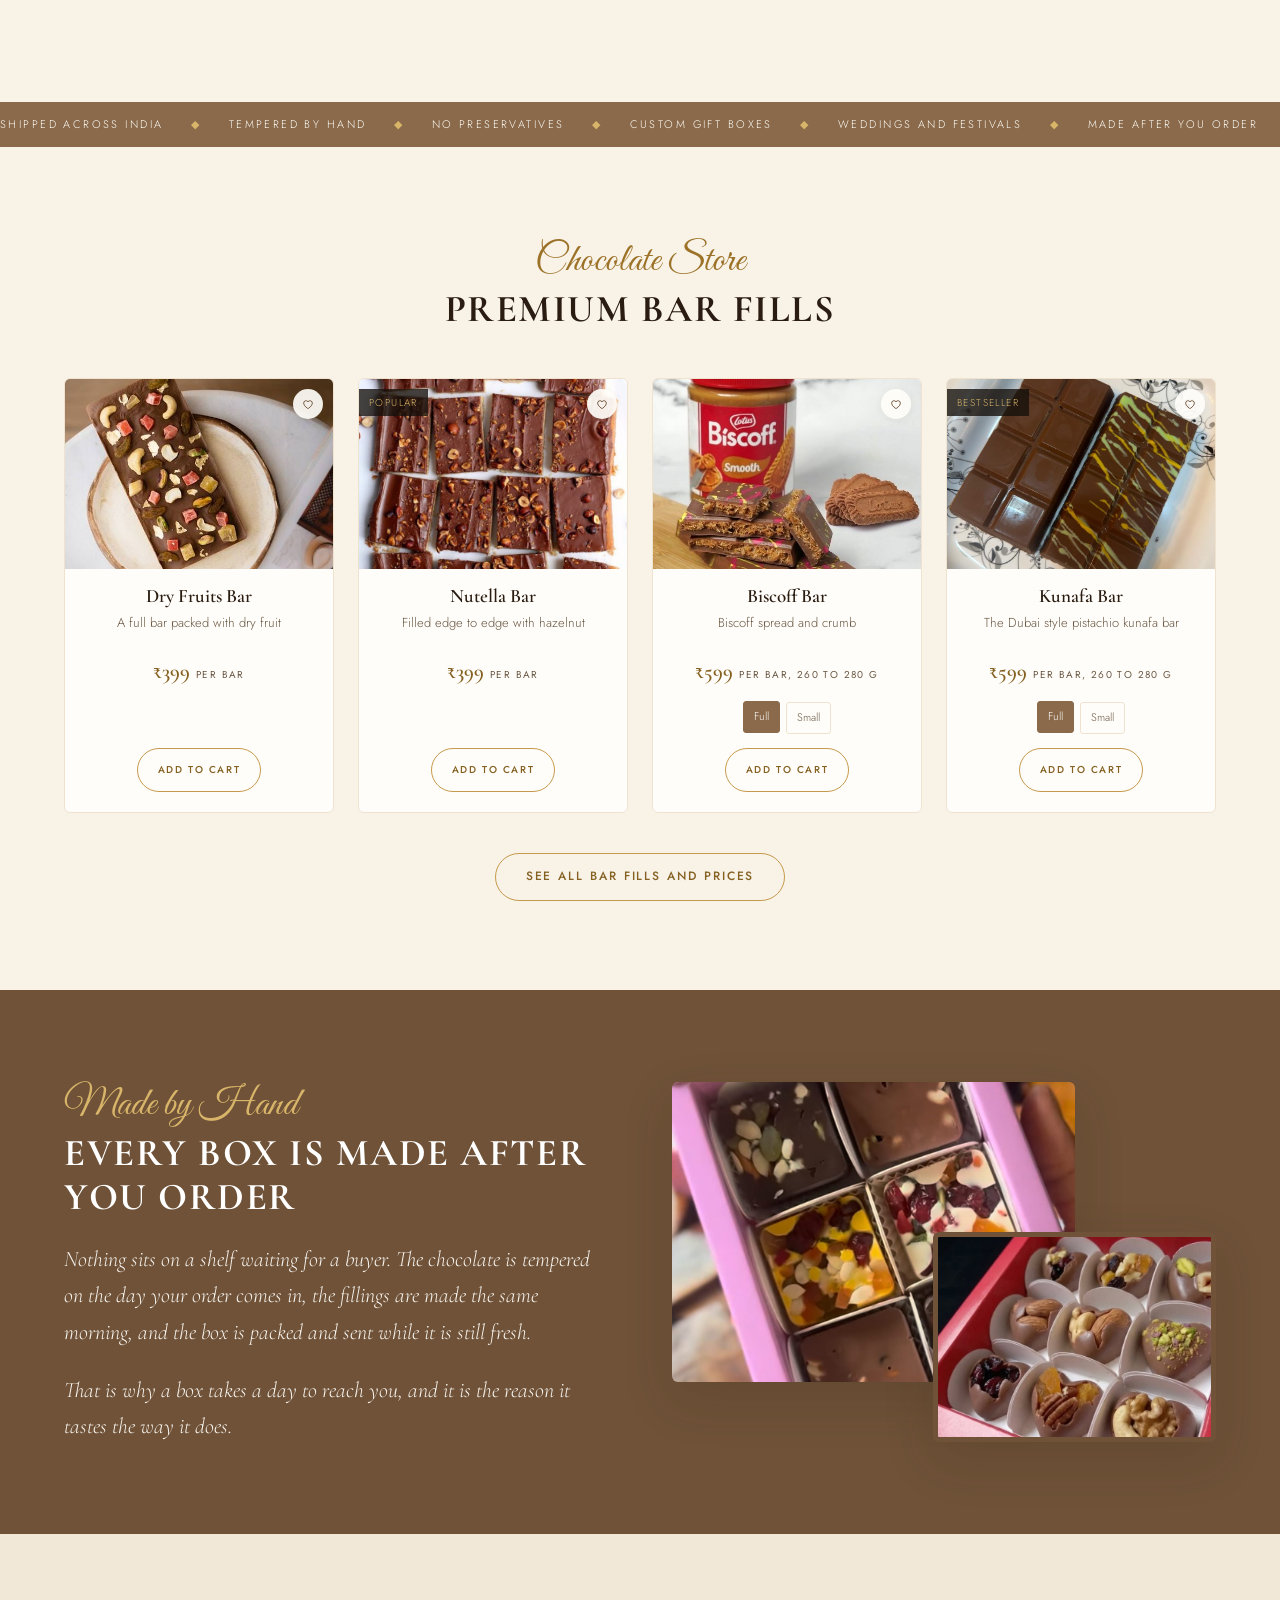
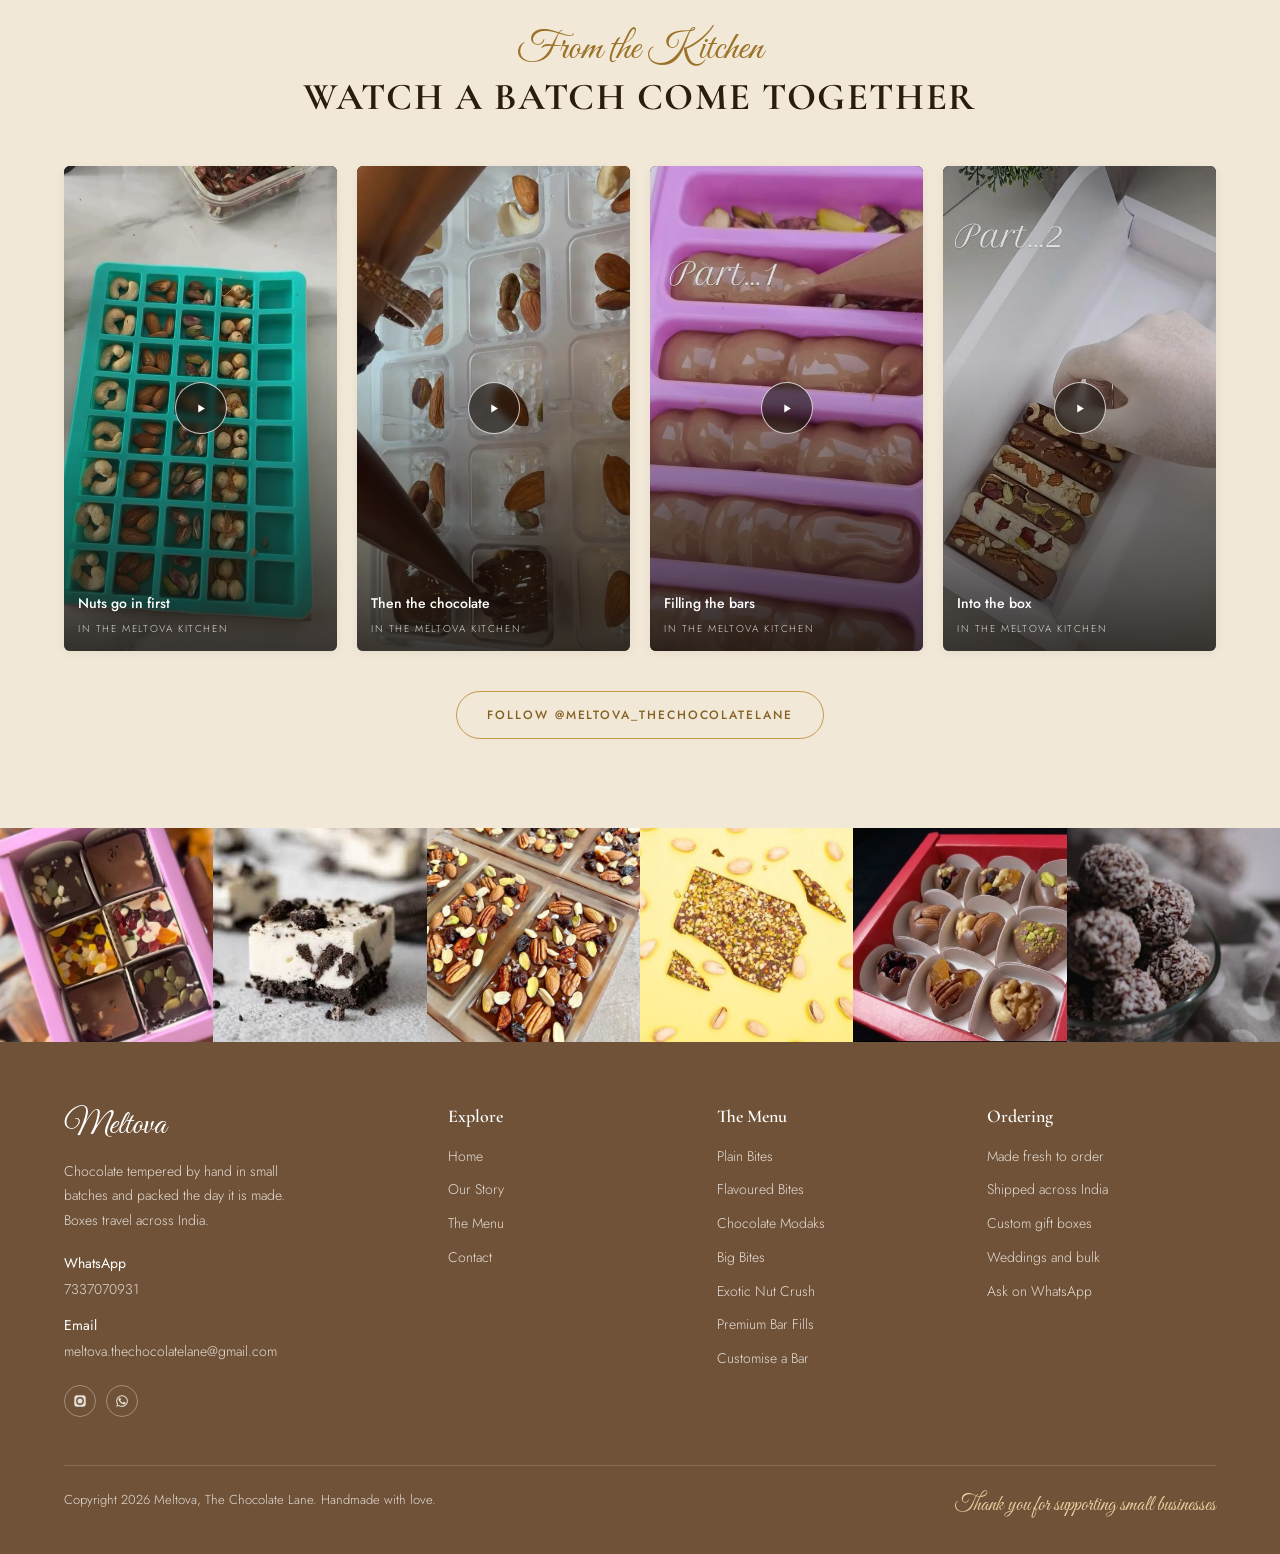
==== commit a4303600: "Serve the site from meltova.in CNAME for GitHub Pages, and every canonical and link preview address " ====
--- a/index.html
+++ b/index.html
@@ -9,7 +9,7 @@
 <link rel="apple-touch-icon" href="assets/img/favicon.png">
 <meta name="theme-color" content="#15100b">
 
-<link rel="canonical" href="https://captain-price-1.github.io/meltova-website/index.html">
+<link rel="canonical" href="https://meltova.in/index.html">
 
 <!-- Link previews, which is what a customer sees when this address is pasted
      into WhatsApp or Instagram. Both tags need the full address, starting with
@@ -19,13 +19,13 @@
 <meta property="og:site_name" content="Meltova, The Chocolate Lane">
 <meta property="og:title" content="Meltova, The Chocolate Lane | Handmade Chocolate, Shipped Across India">
 <meta property="og:description" content="Handmade chocolate bites, exotic nut crush and filled bars, tempered by hand in small batches and shipped across India. Order on WhatsApp.">
-<meta property="og:url" content="https://captain-price-1.github.io/meltova-website/index.html">
-<meta property="og:image" content="https://captain-price-1.github.io/meltova-website/assets/img/og-image.jpg">
+<meta property="og:url" content="https://meltova.in/index.html">
+<meta property="og:image" content="https://meltova.in/assets/img/og-image.jpg">
 <meta property="og:image:alt" content="Handmade Meltova chocolates in a gift box">
 <meta name="twitter:card" content="summary_large_image">
 <meta name="twitter:title" content="Meltova, The Chocolate Lane | Handmade Chocolate, Shipped Across India">
 <meta name="twitter:description" content="Handmade chocolate bites, exotic nut crush and filled bars, tempered by hand in small batches and shipped across India. Order on WhatsApp.">
-<meta name="twitter:image" content="https://captain-price-1.github.io/meltova-website/assets/img/og-image.jpg">
+<meta name="twitter:image" content="https://meltova.in/assets/img/og-image.jpg">
 
 <script>document.documentElement.className += " js";</script>
 
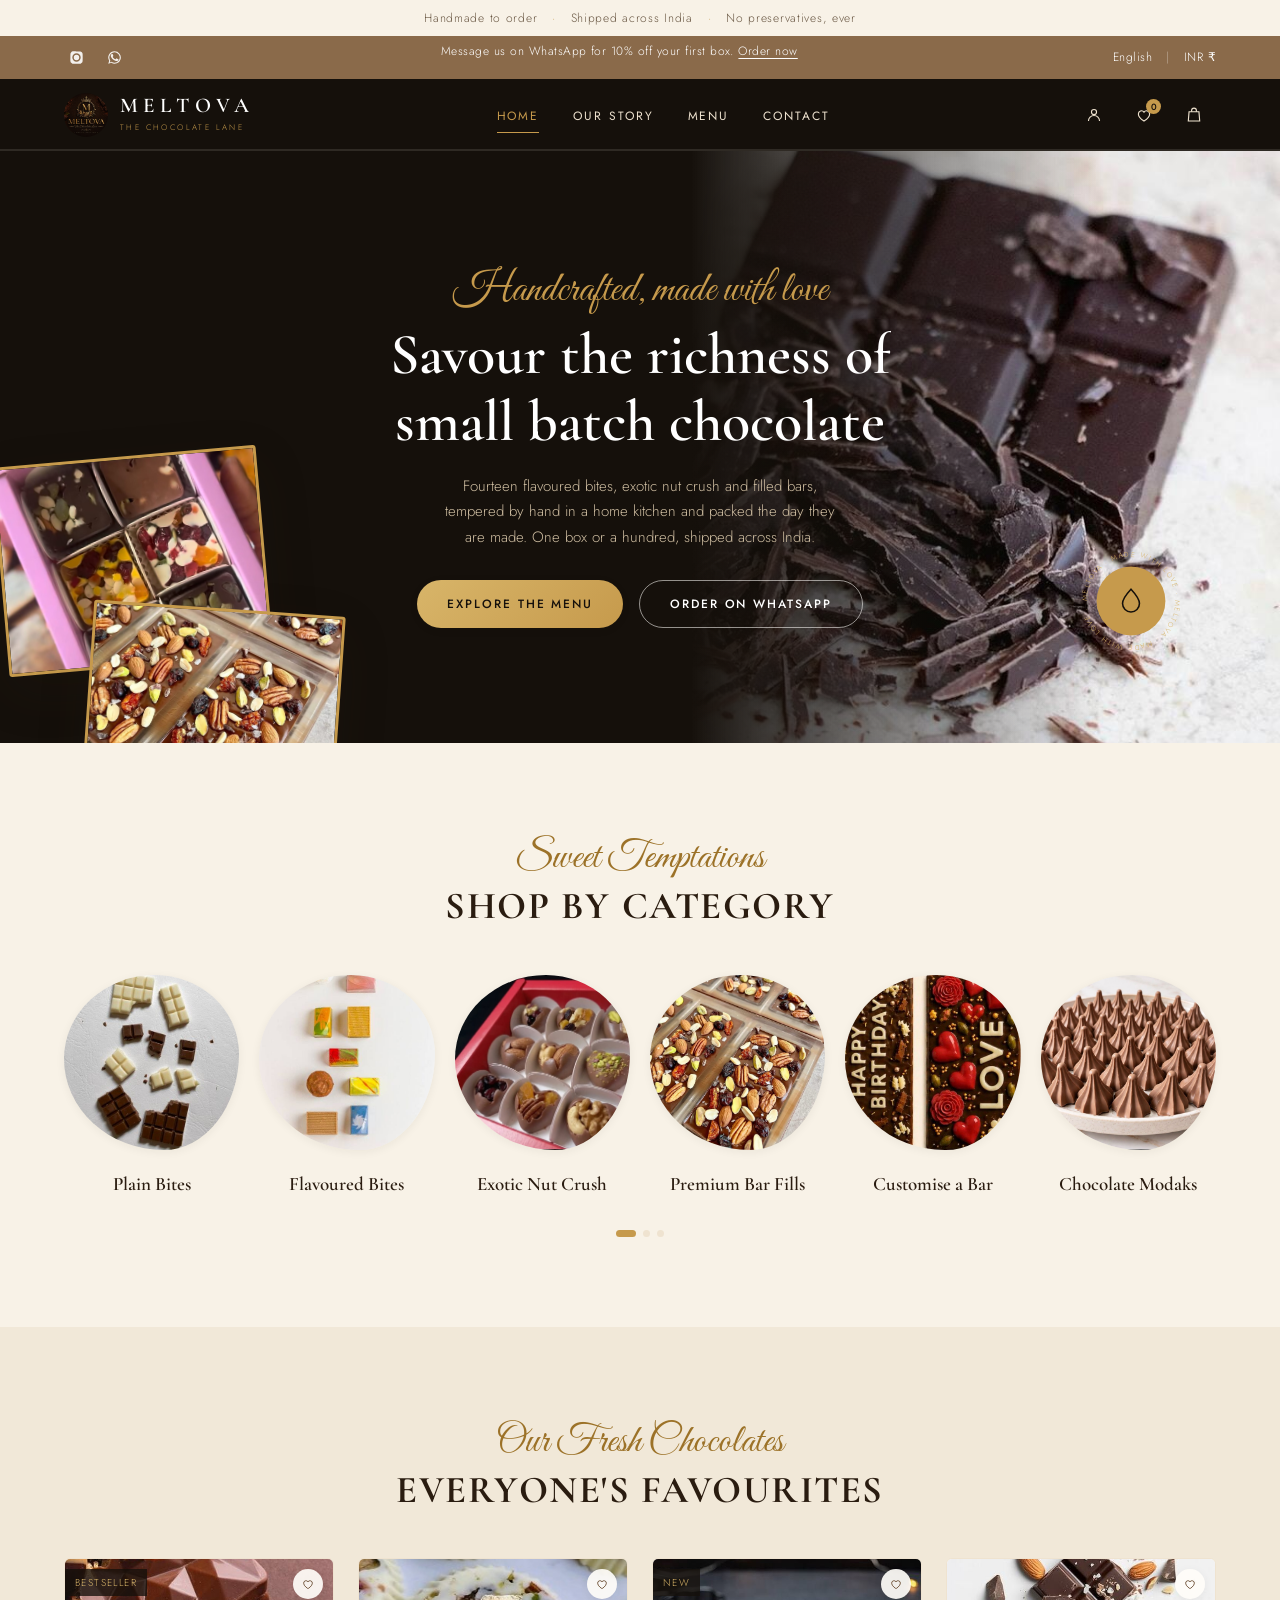
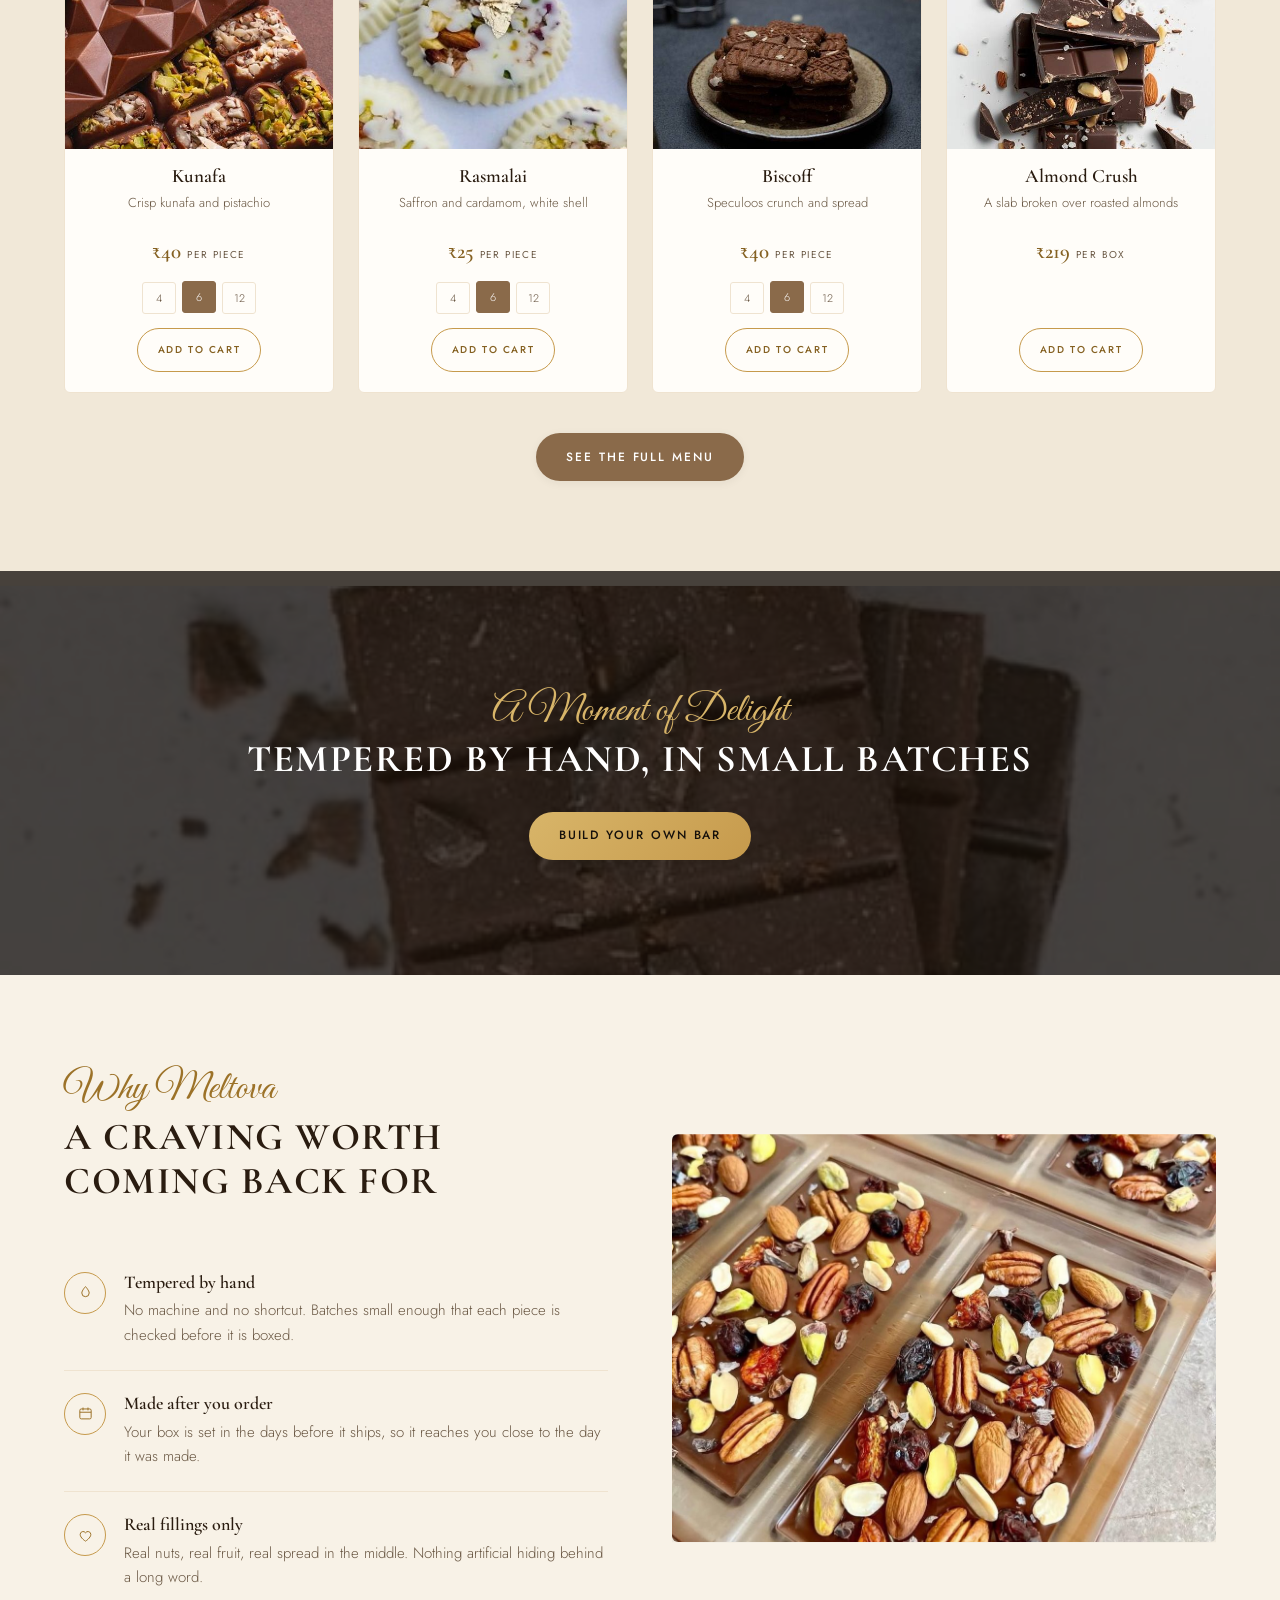
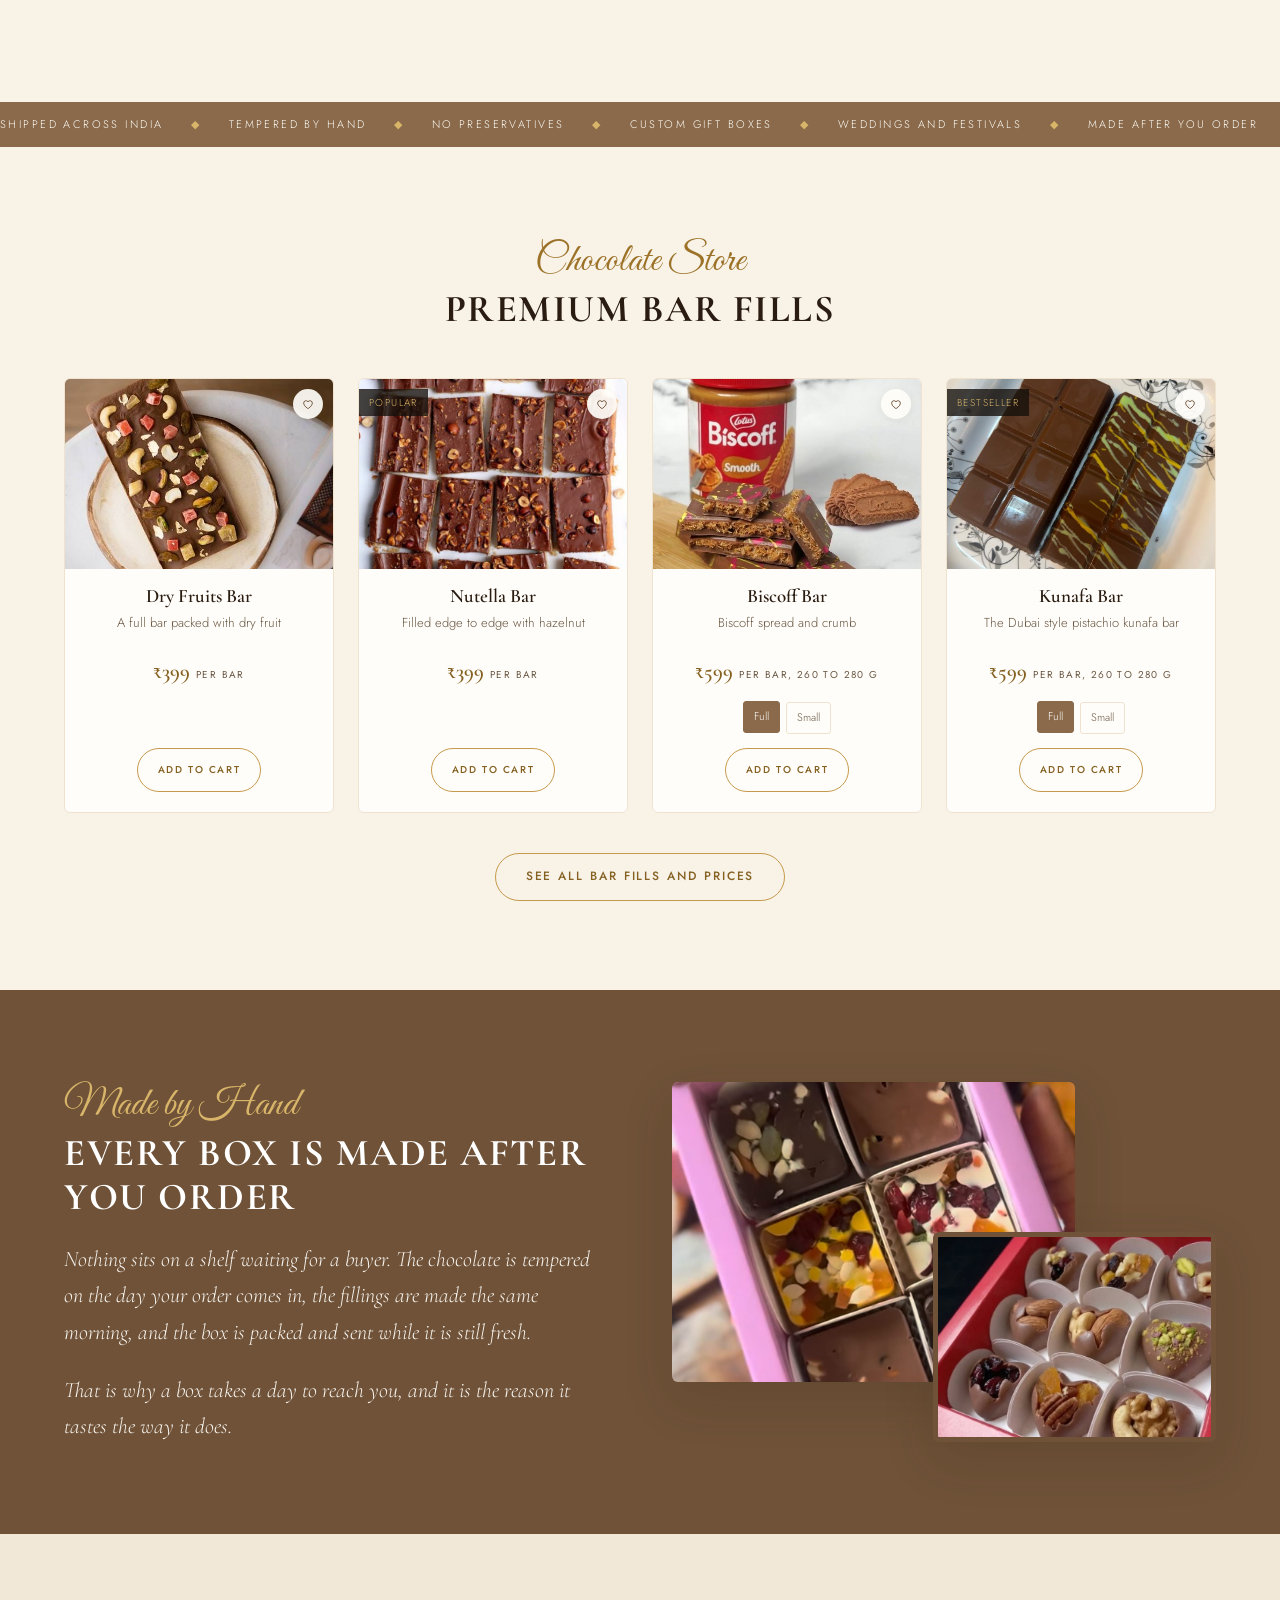
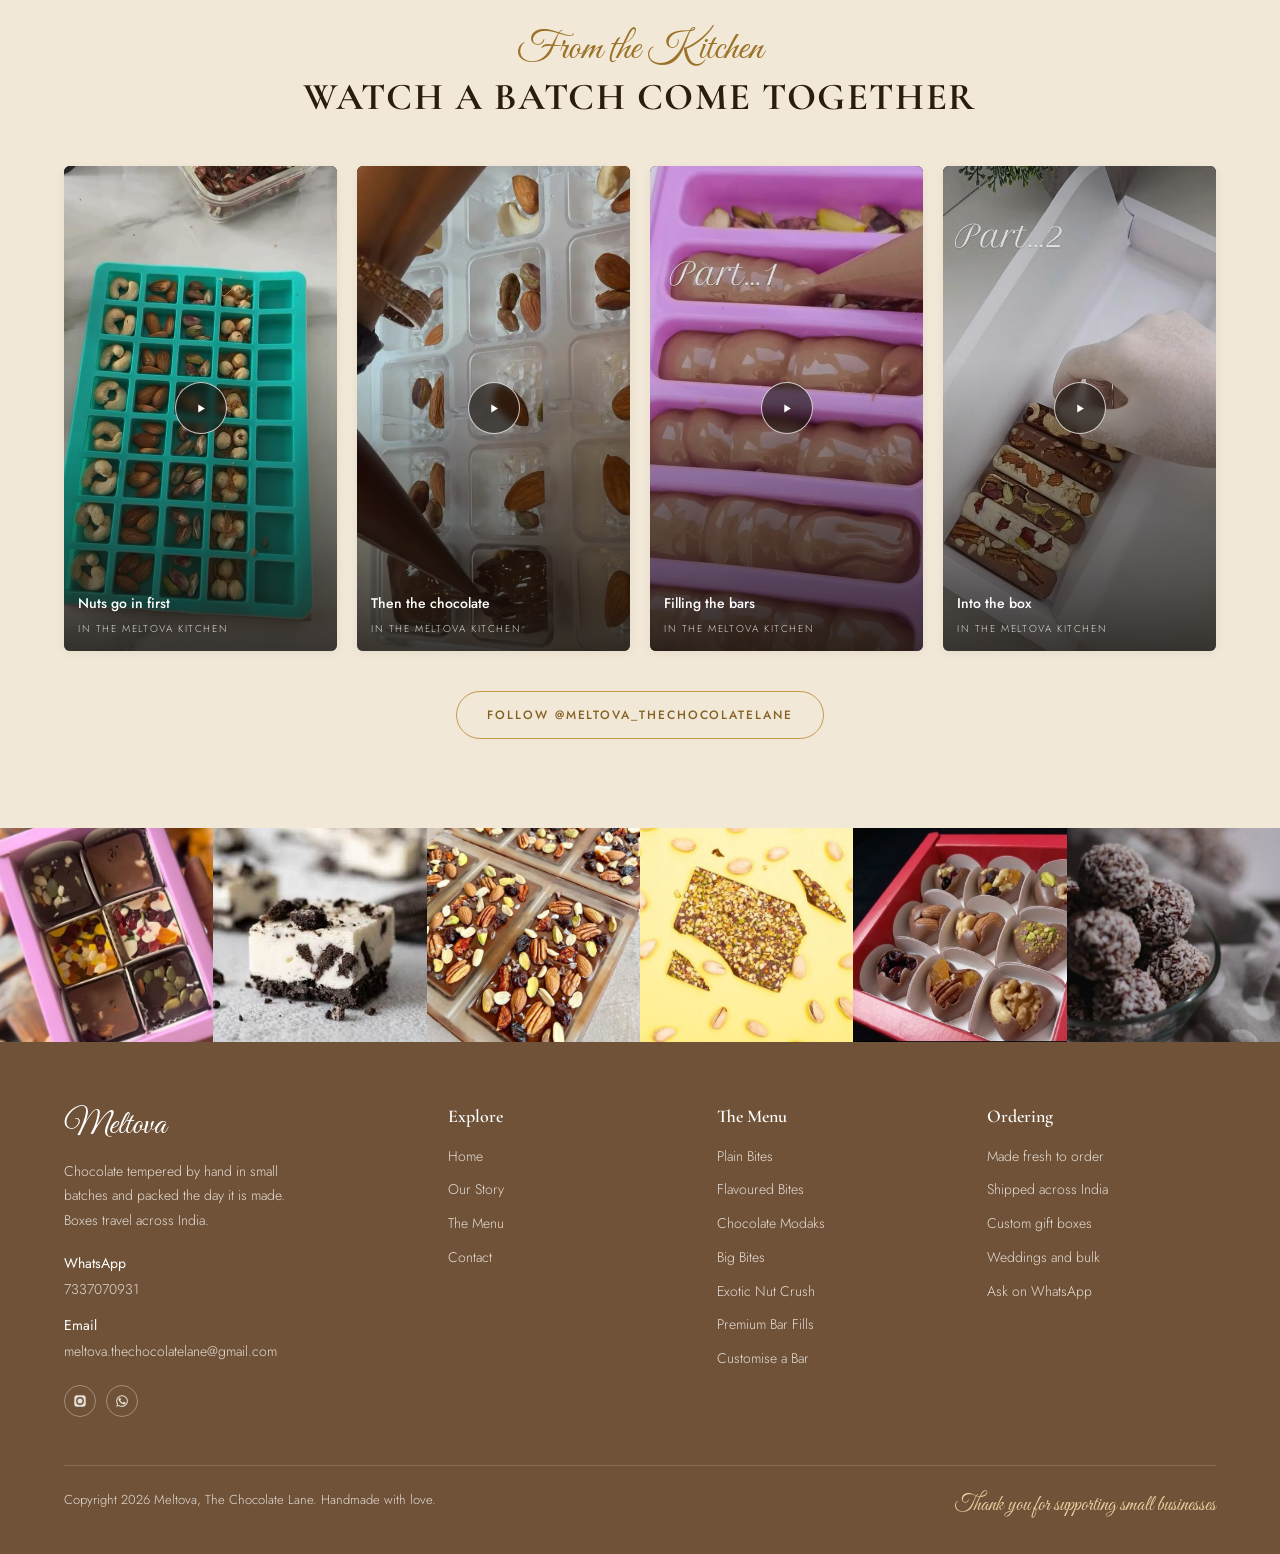
==== commit d5a63064: "Oreo bites 30, Kunafa bites 40 Per piece prices corrected on the menu and the home page favourites. " ====
--- a/index.html
+++ b/index.html
@@ -168,11 +168,11 @@
               
               <h3 class="card__name">Kunafa</h3>
               <p class="card__desc">Crisp kunafa and pistachio</p>
-              <p class="card__price">&#8377;35<span class="unit">per piece</span></p>
+              <p class="card__price">&#8377;40<span class="unit">per piece</span></p>
               <fieldset class="chips"><legend class="sr-only">Box size for Kunafa bites</legend><span class="chips__cap" aria-hidden="true">Box</span><input class="chip__input" type="radio" id="box-bite-kunafa-4" name="box-bite-kunafa" value="4"><label class="chip" for="box-bite-kunafa-4">4</label><input class="chip__input" type="radio" id="box-bite-kunafa-6" name="box-bite-kunafa" value="6" checked><label class="chip" for="box-bite-kunafa-6">6</label><input class="chip__input" type="radio" id="box-bite-kunafa-12" name="box-bite-kunafa" value="12"><label class="chip" for="box-bite-kunafa-12">12</label></fieldset>
               <div class="card__cta">
                 <button type="button" class="btn btn--ghost-cream card__add"
-                  data-id="bite-kunafa" data-name="Kunafa bites" data-price="35"
+                  data-id="bite-kunafa" data-name="Kunafa bites" data-price="40"
                   data-unit="per piece" data-img="bite-kunafa.jpg" data-box="1">
                   <span class="card__add-text">Add to cart</span>
                   <span class="card__add-done" aria-hidden="true"><svg viewBox="0 0 24 24" aria-hidden="true"><path d="m5 12.5 4.5 4.5L19 7.5" fill="none" stroke="currentColor" stroke-width="2.2" stroke-linecap="round" stroke-linejoin="round"/></svg> Added</span>
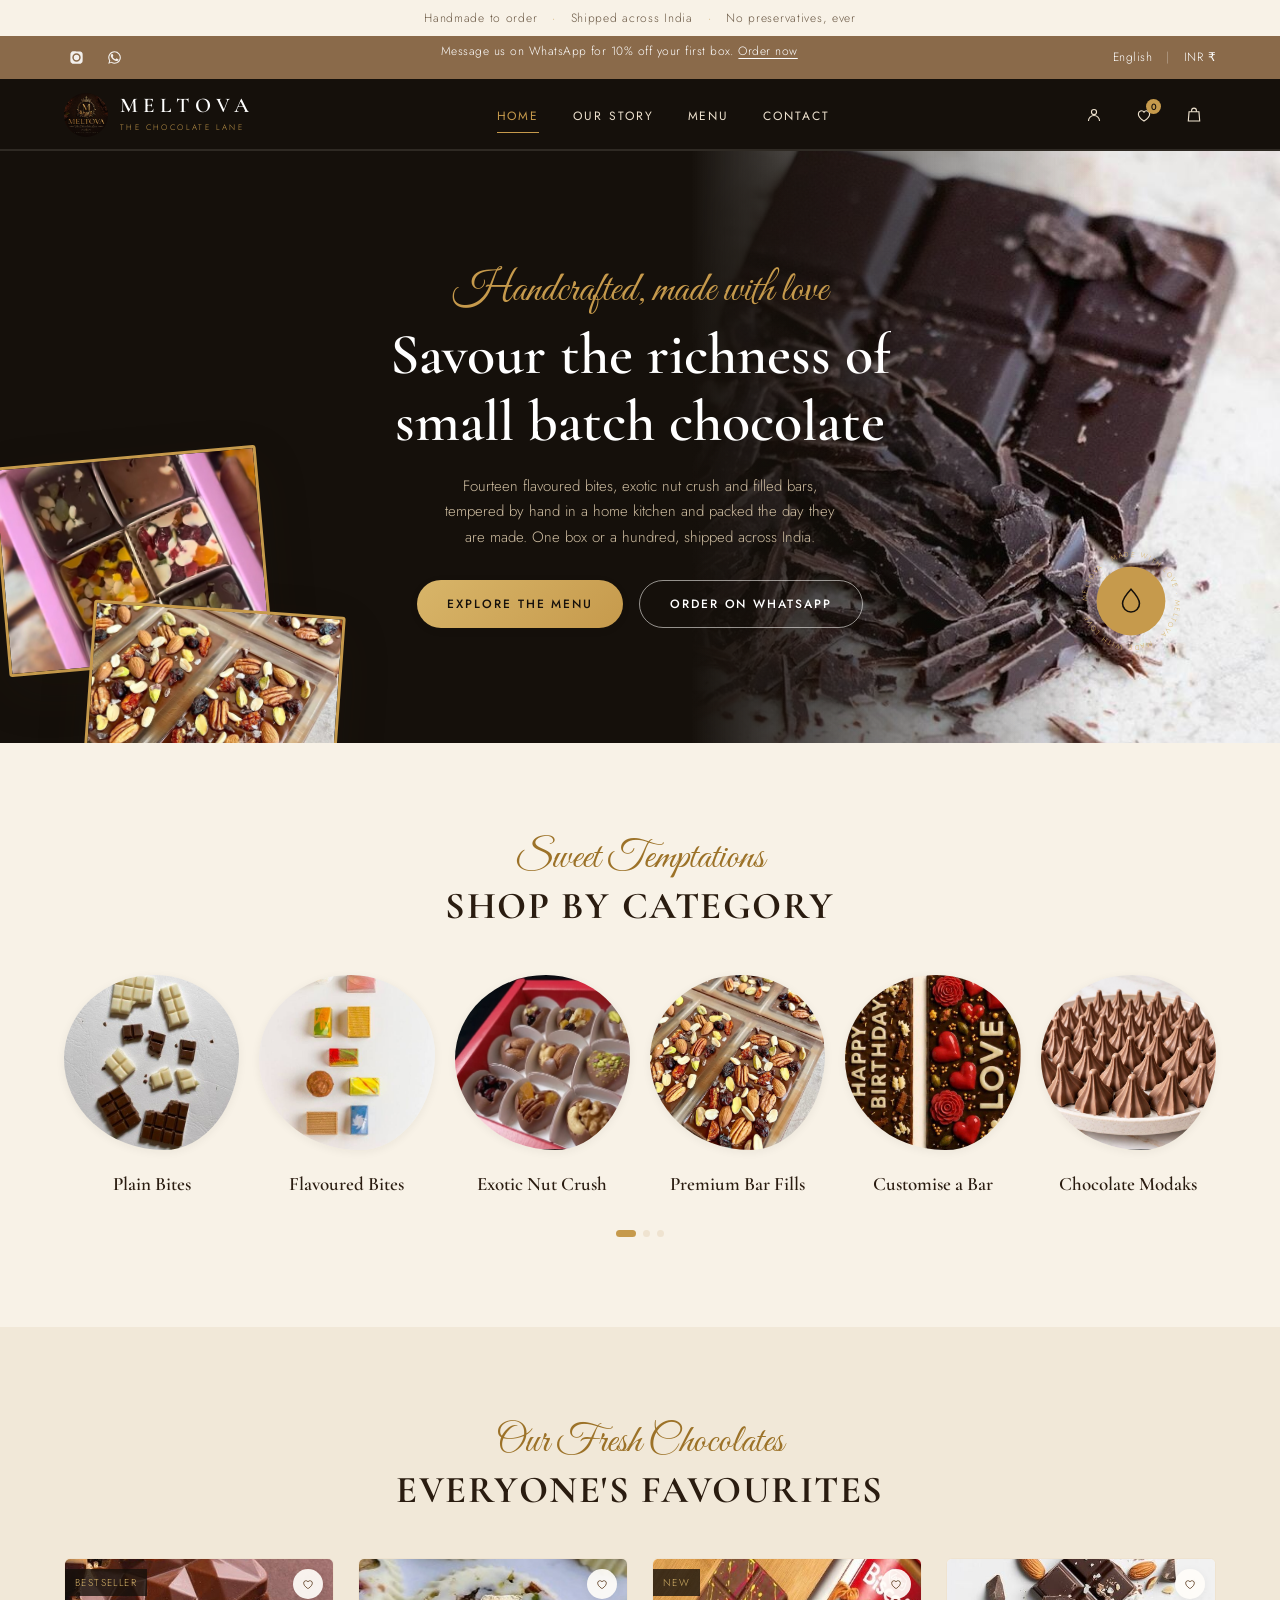
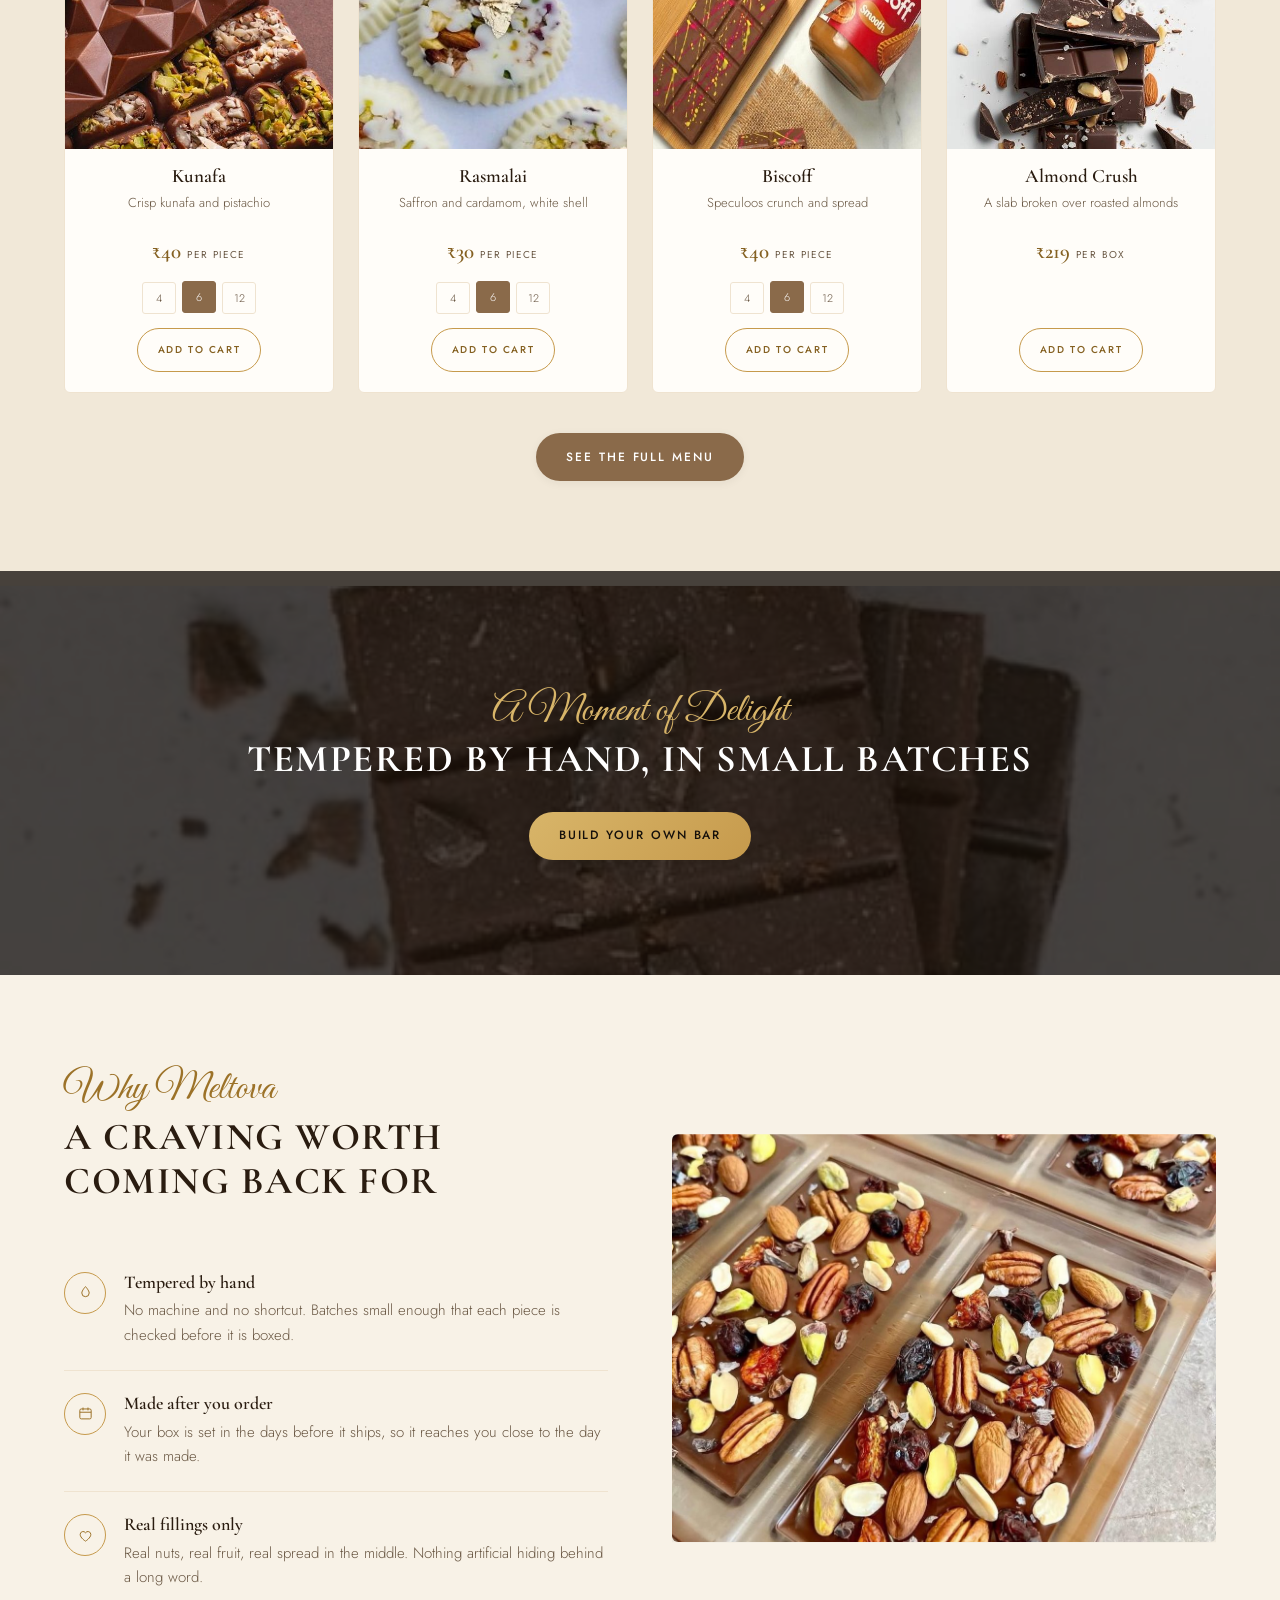
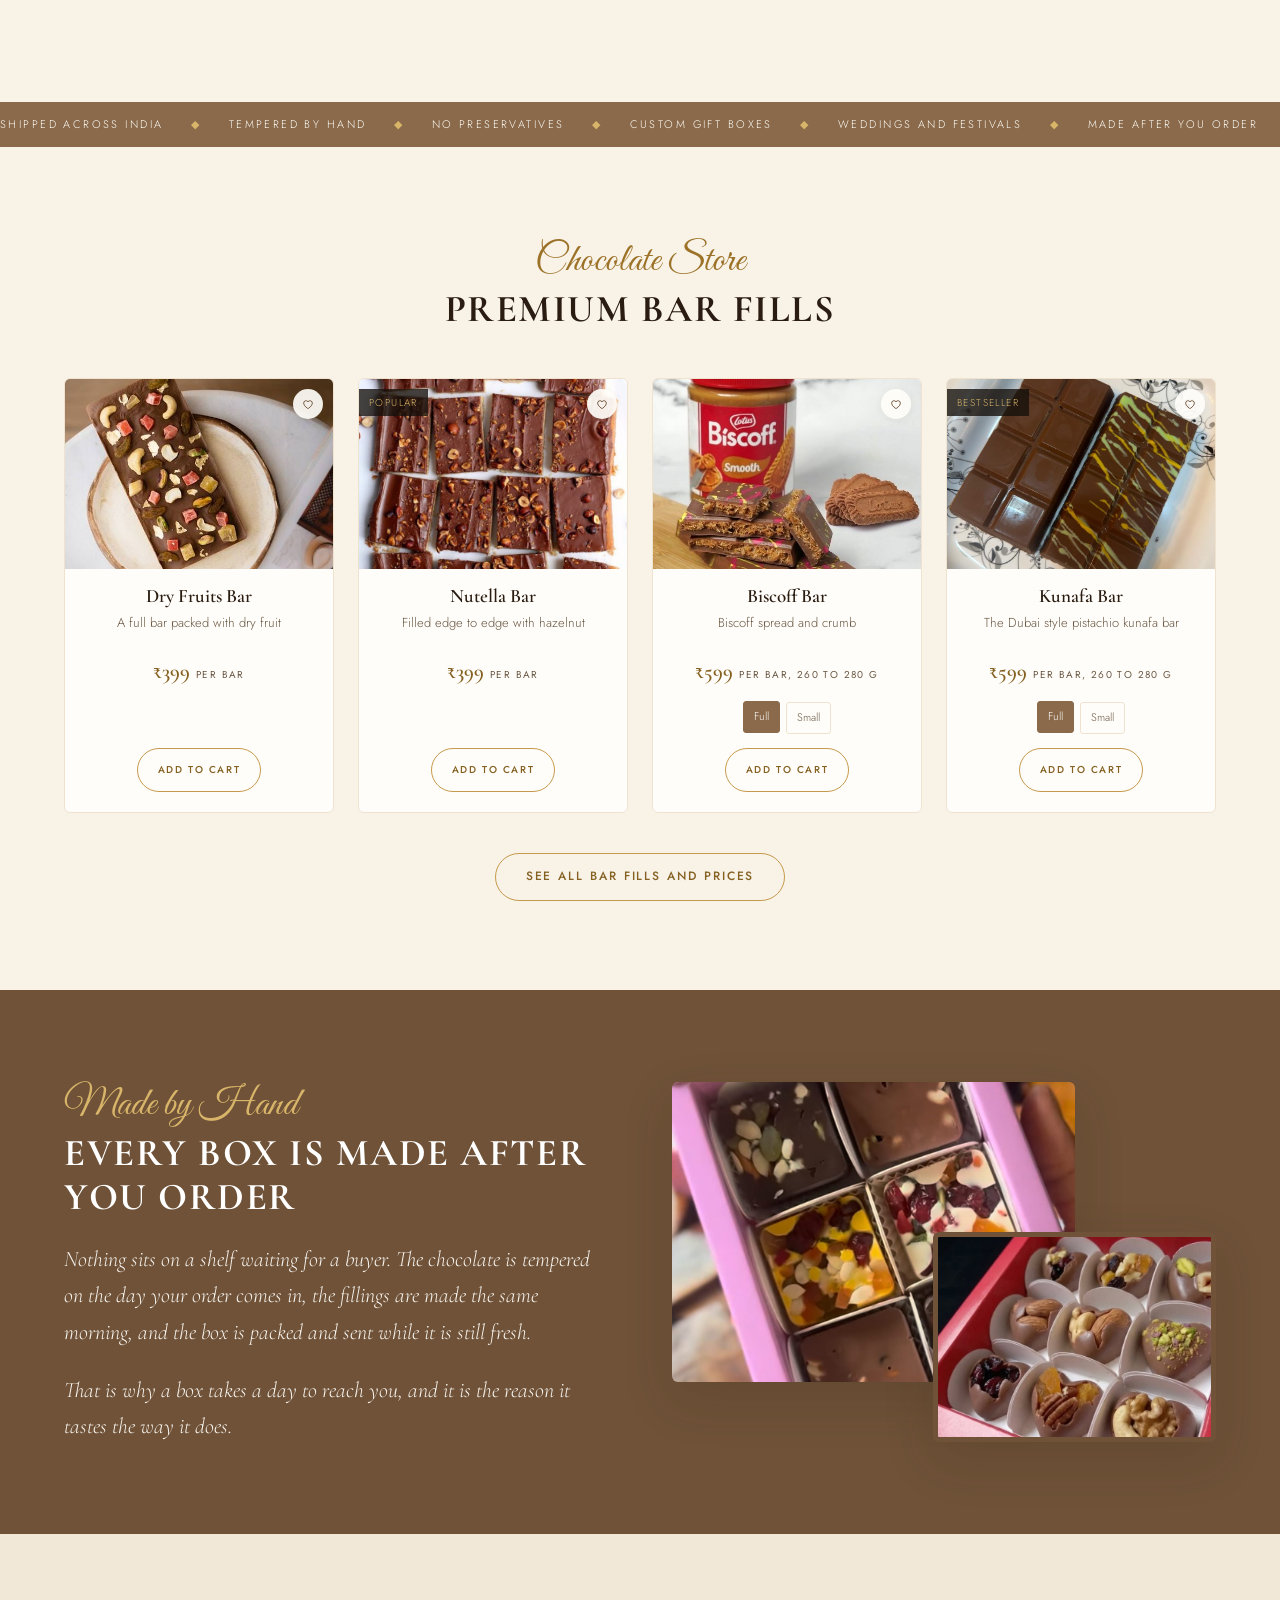
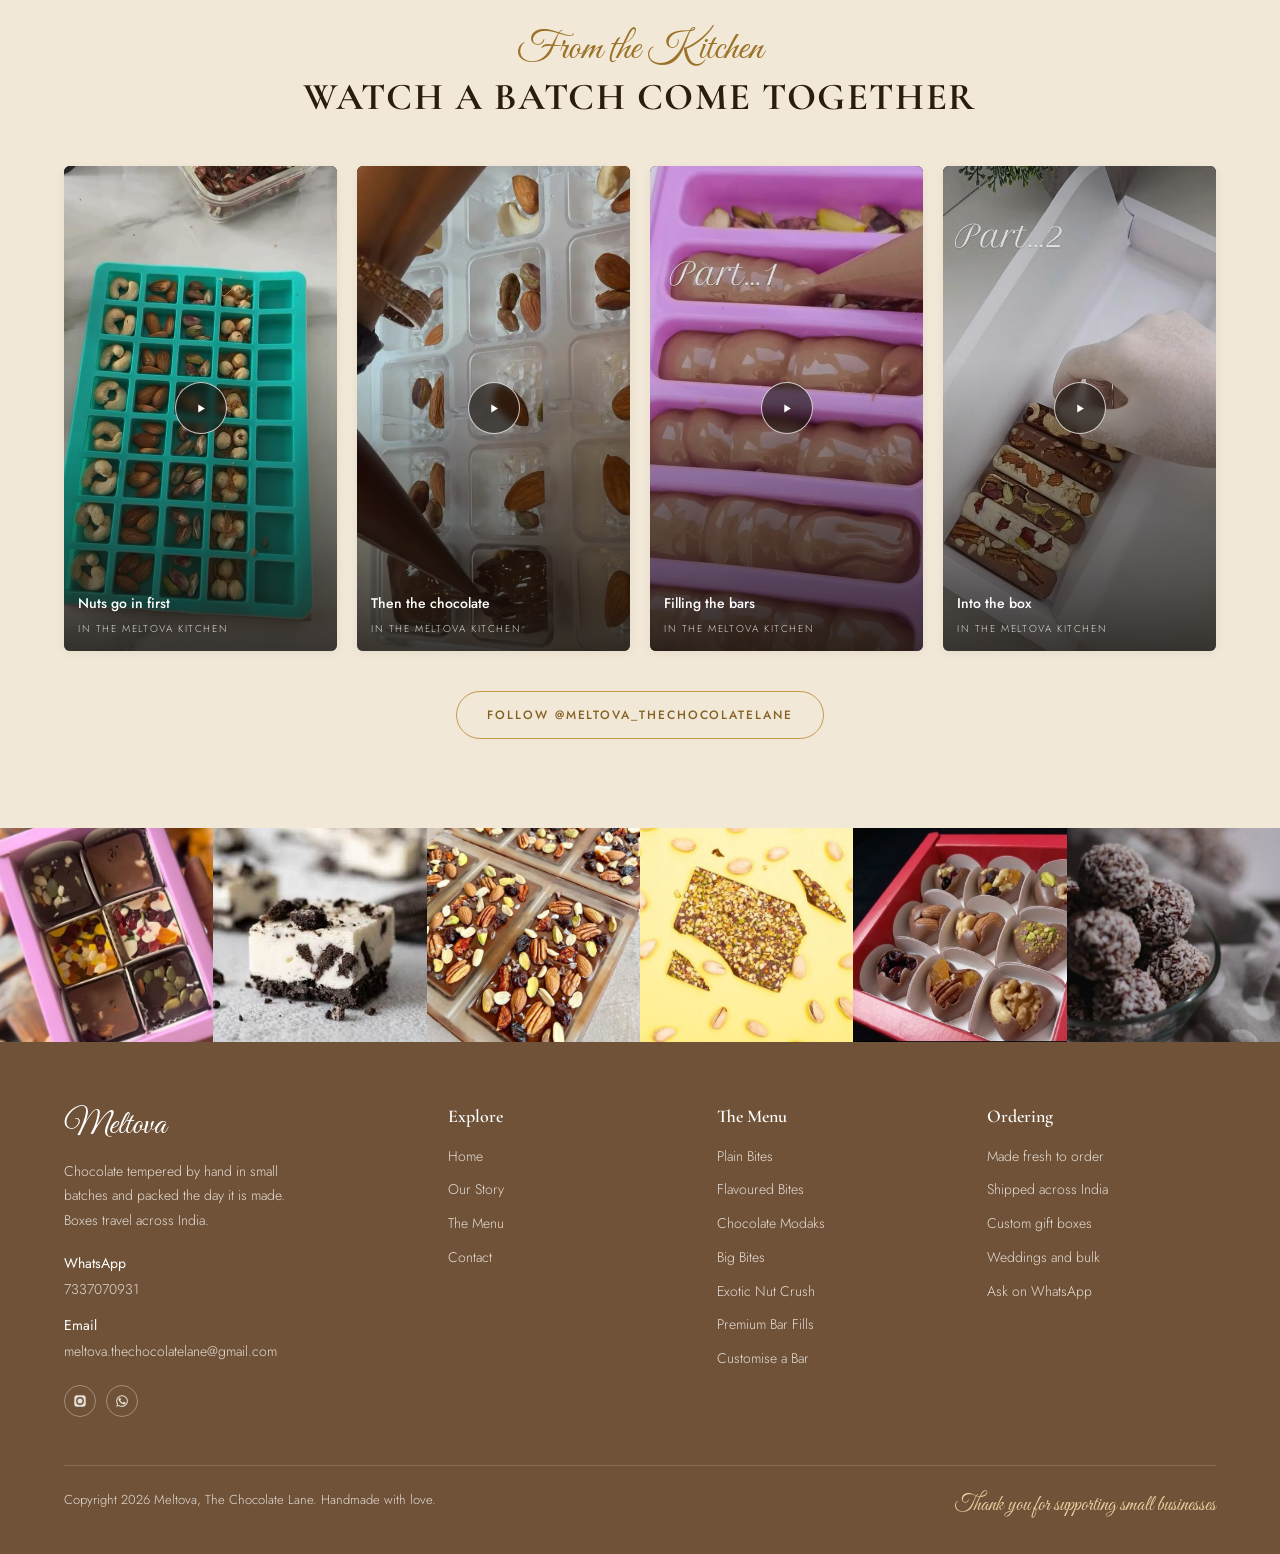
==== commit 94db65ae: "September price list, the Biscoff photo, and the Chocolate Stick Box Rasmalai, Rose and Strawberry b" ====
--- a/index.html
+++ b/index.html
@@ -191,11 +191,11 @@
               
               <h3 class="card__name">Rasmalai</h3>
               <p class="card__desc">Saffron and cardamom, white shell</p>
-              <p class="card__price">&#8377;25<span class="unit">per piece</span></p>
+              <p class="card__price">&#8377;30<span class="unit">per piece</span></p>
               <fieldset class="chips"><legend class="sr-only">Box size for Rasmalai bites</legend><span class="chips__cap" aria-hidden="true">Box</span><input class="chip__input" type="radio" id="box-bite-rasmalai-4" name="box-bite-rasmalai" value="4"><label class="chip" for="box-bite-rasmalai-4">4</label><input class="chip__input" type="radio" id="box-bite-rasmalai-6" name="box-bite-rasmalai" value="6" checked><label class="chip" for="box-bite-rasmalai-6">6</label><input class="chip__input" type="radio" id="box-bite-rasmalai-12" name="box-bite-rasmalai" value="12"><label class="chip" for="box-bite-rasmalai-12">12</label></fieldset>
               <div class="card__cta">
                 <button type="button" class="btn btn--ghost-cream card__add"
-                  data-id="bite-rasmalai" data-name="Rasmalai bites" data-price="25"
+                  data-id="bite-rasmalai" data-name="Rasmalai bites" data-price="30"
                   data-unit="per piece" data-img="bite-rasmalai.jpg" data-box="1">
                   <span class="card__add-text">Add to cart</span>
                   <span class="card__add-done" aria-hidden="true"><svg viewBox="0 0 24 24" aria-hidden="true"><path d="m5 12.5 4.5 4.5L19 7.5" fill="none" stroke="currentColor" stroke-width="2.2" stroke-linecap="round" stroke-linejoin="round"/></svg> Added</span>
@@ -206,7 +206,7 @@
           </article>
           <article class="card">
             <div class="card__media">
-              <img src="assets/img/bite-biscoff.jpg" alt="Biscoff chocolate bites on a dark plate" width="500" height="500" loading="lazy" decoding="async">
+              <img src="assets/img/bite-biscoff.jpg" alt="Biscoff chocolate bites on a dark plate" width="389" height="611" loading="lazy" decoding="async">
               <span class="card__tag">New</span>
               <button type="button" class="card__heart" data-wish="bite-biscoff" aria-pressed="false" aria-label="Save Biscoff to your list"><svg viewBox="0 0 24 24" aria-hidden="true"><path d="M12 20s-7.5-4.6-7.5-9.4A4.1 4.1 0 0 1 12 8.2a4.1 4.1 0 0 1 7.5 2.4C19.5 15.4 12 20 12 20Z"/></svg></button>
             </div>
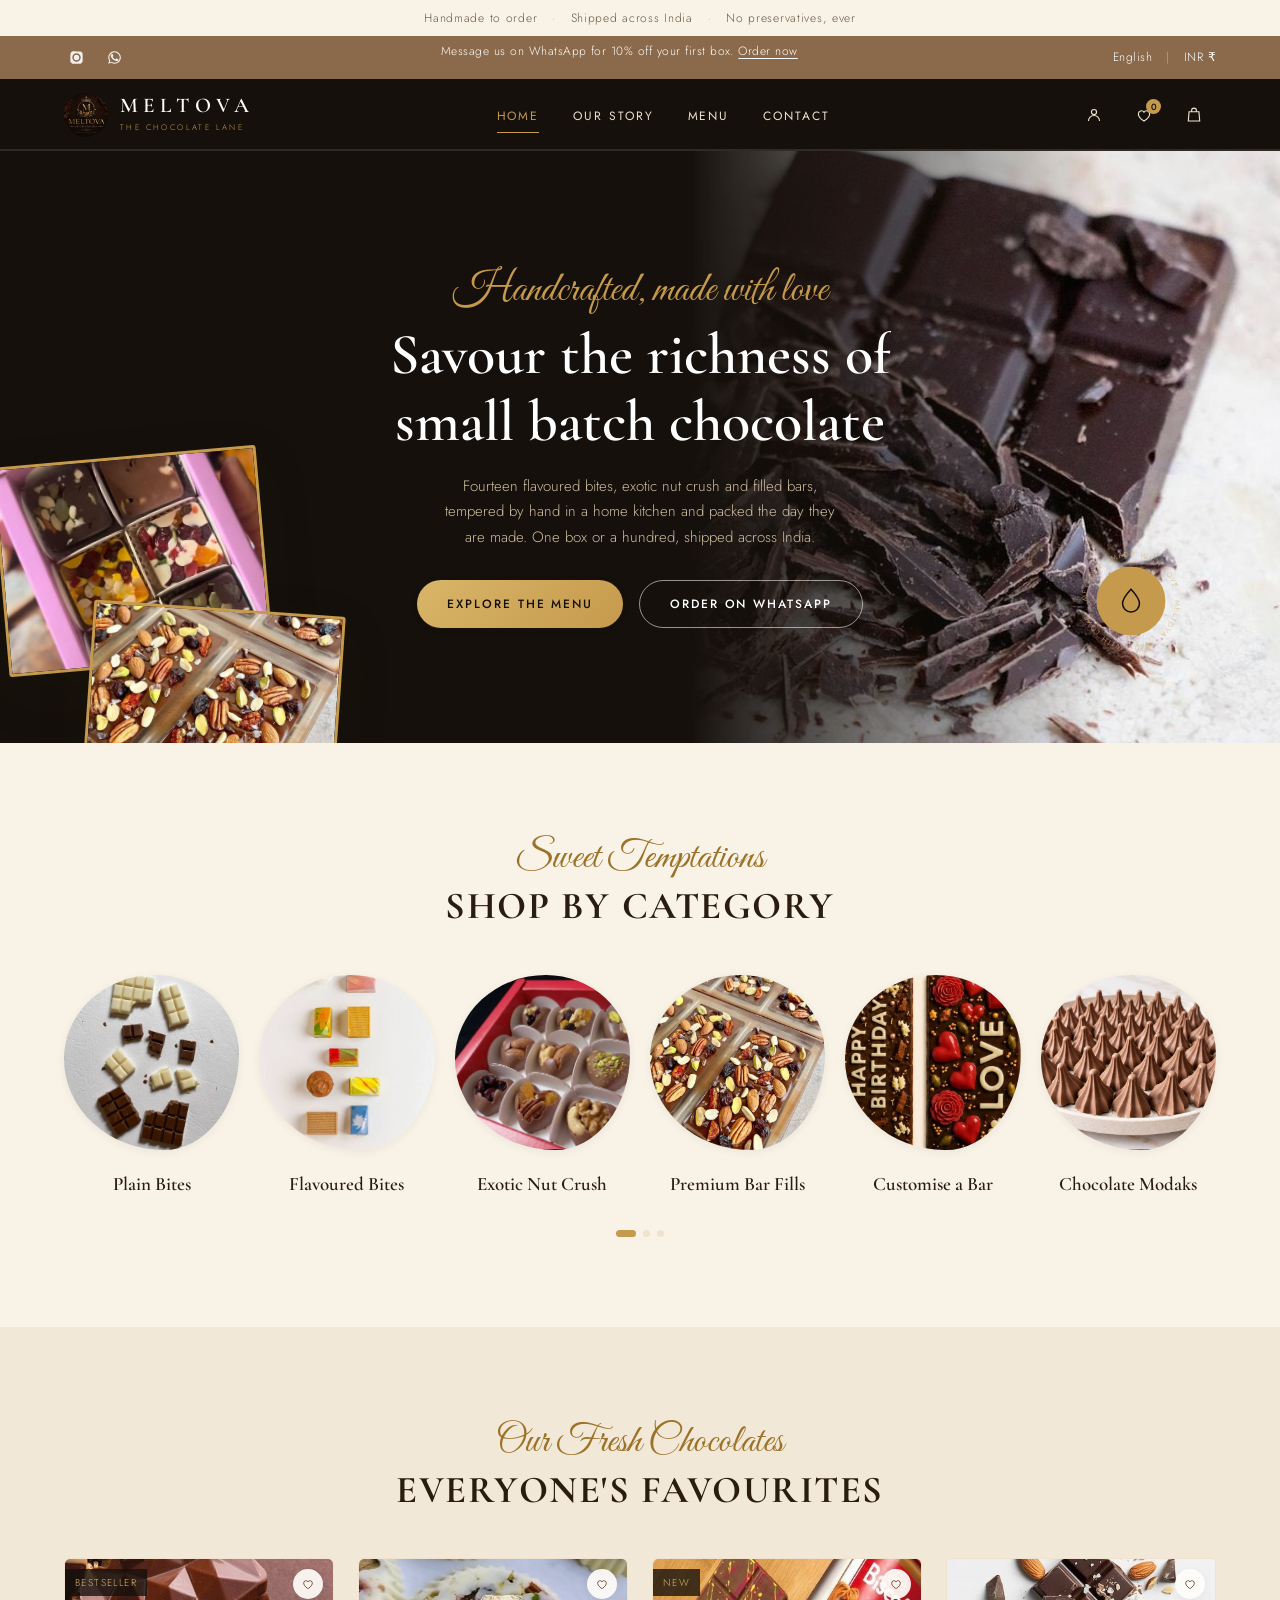
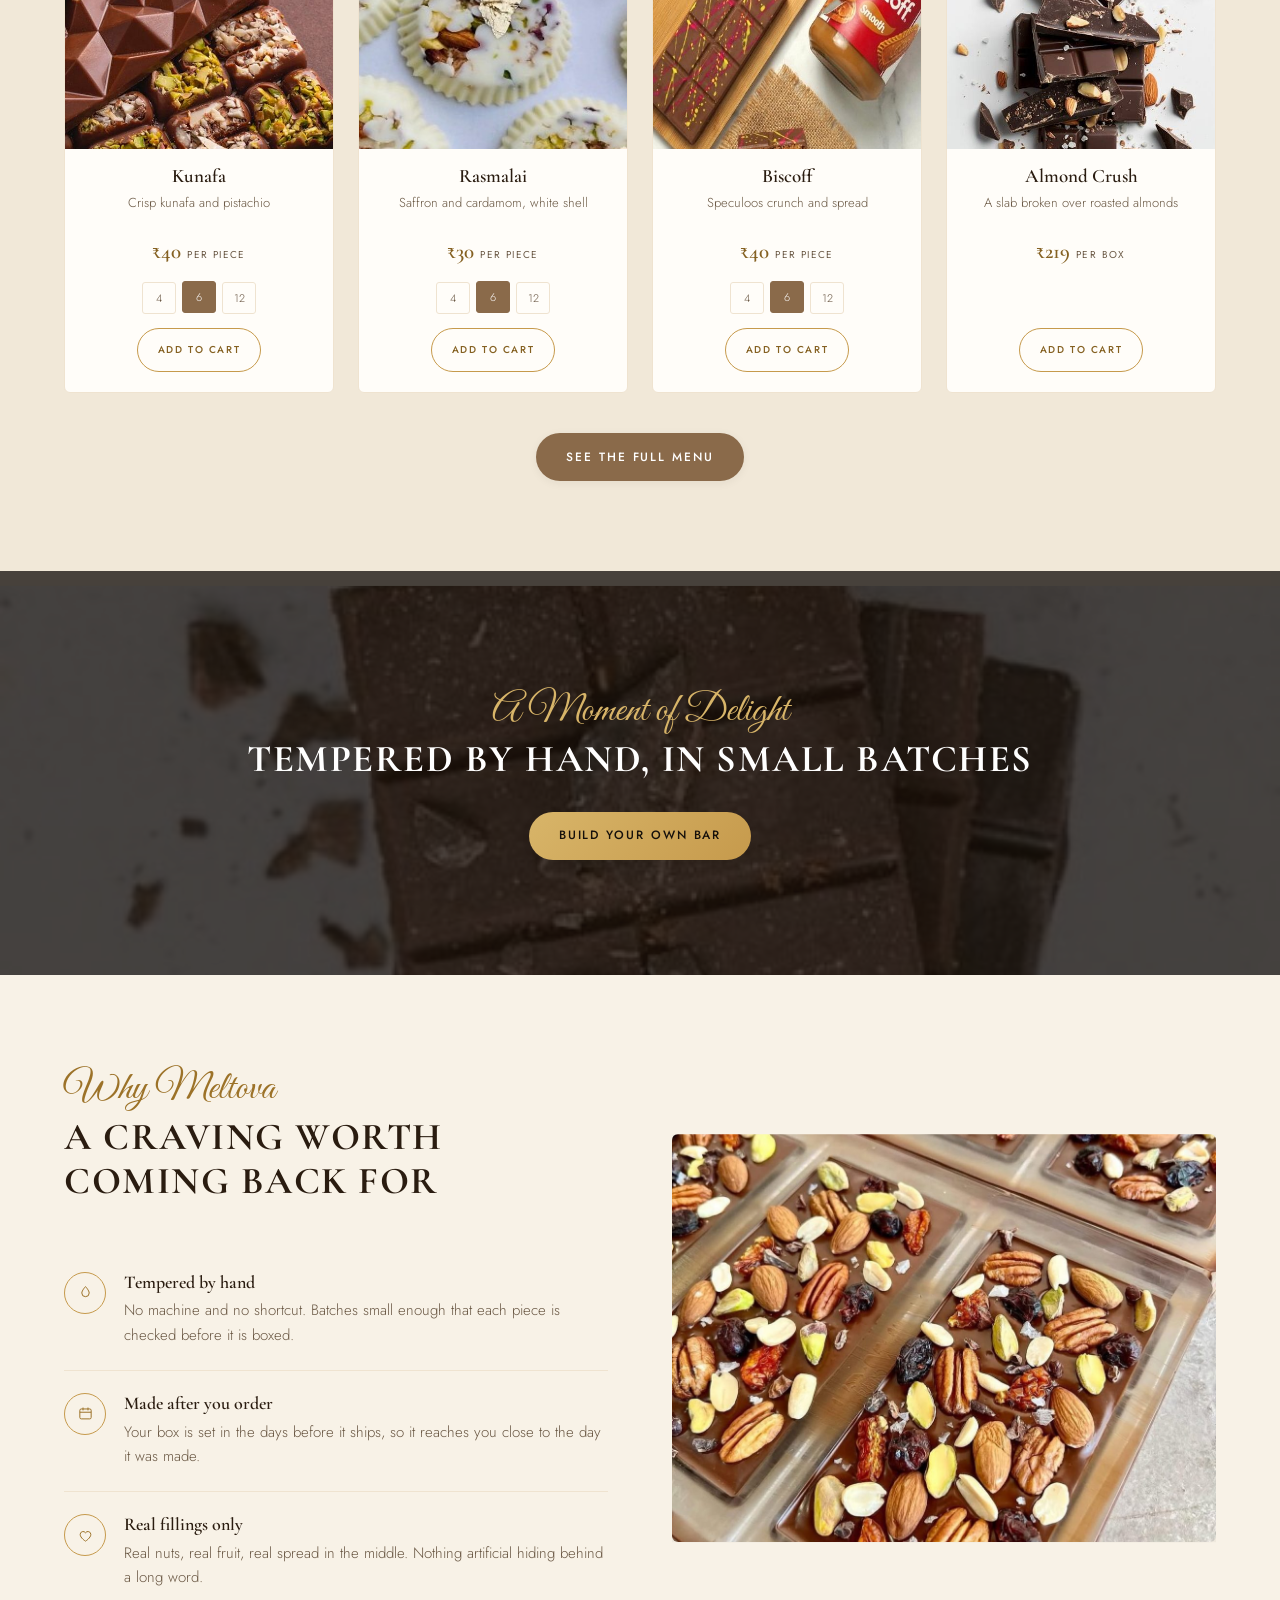
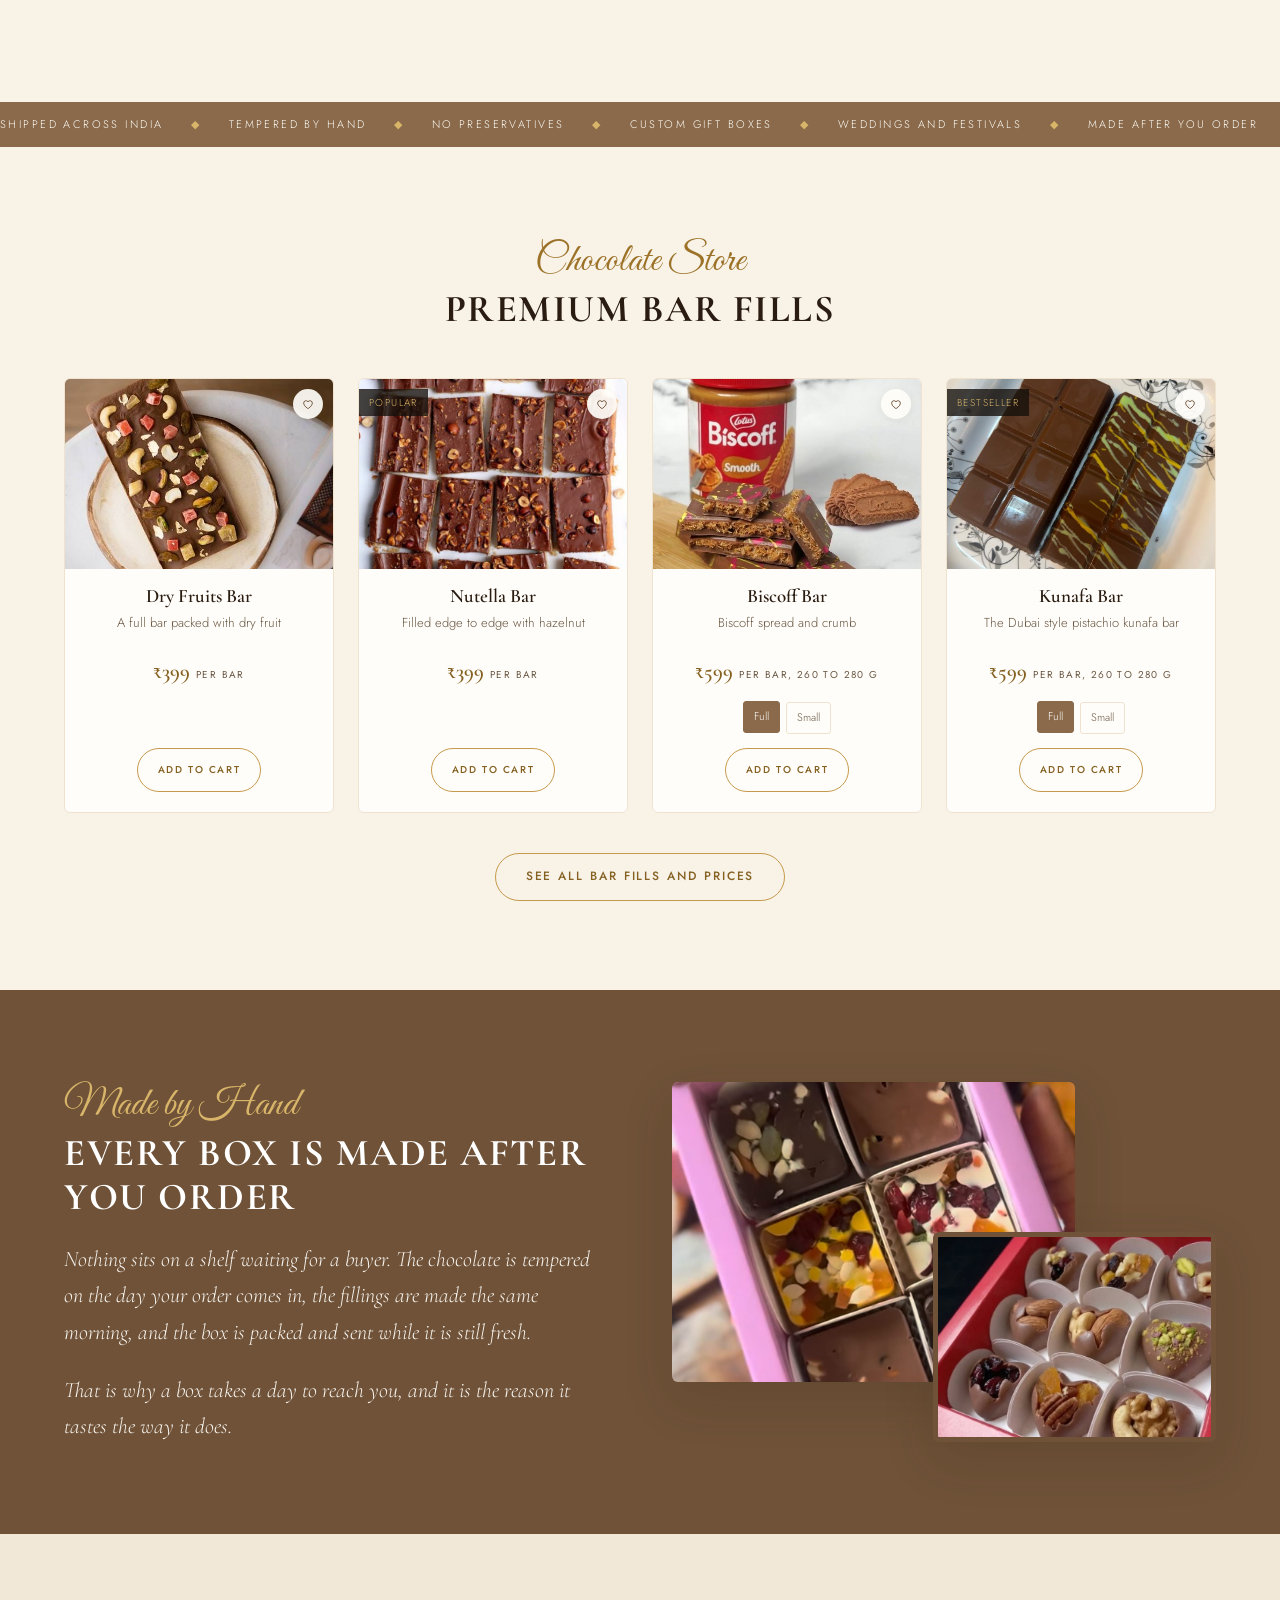
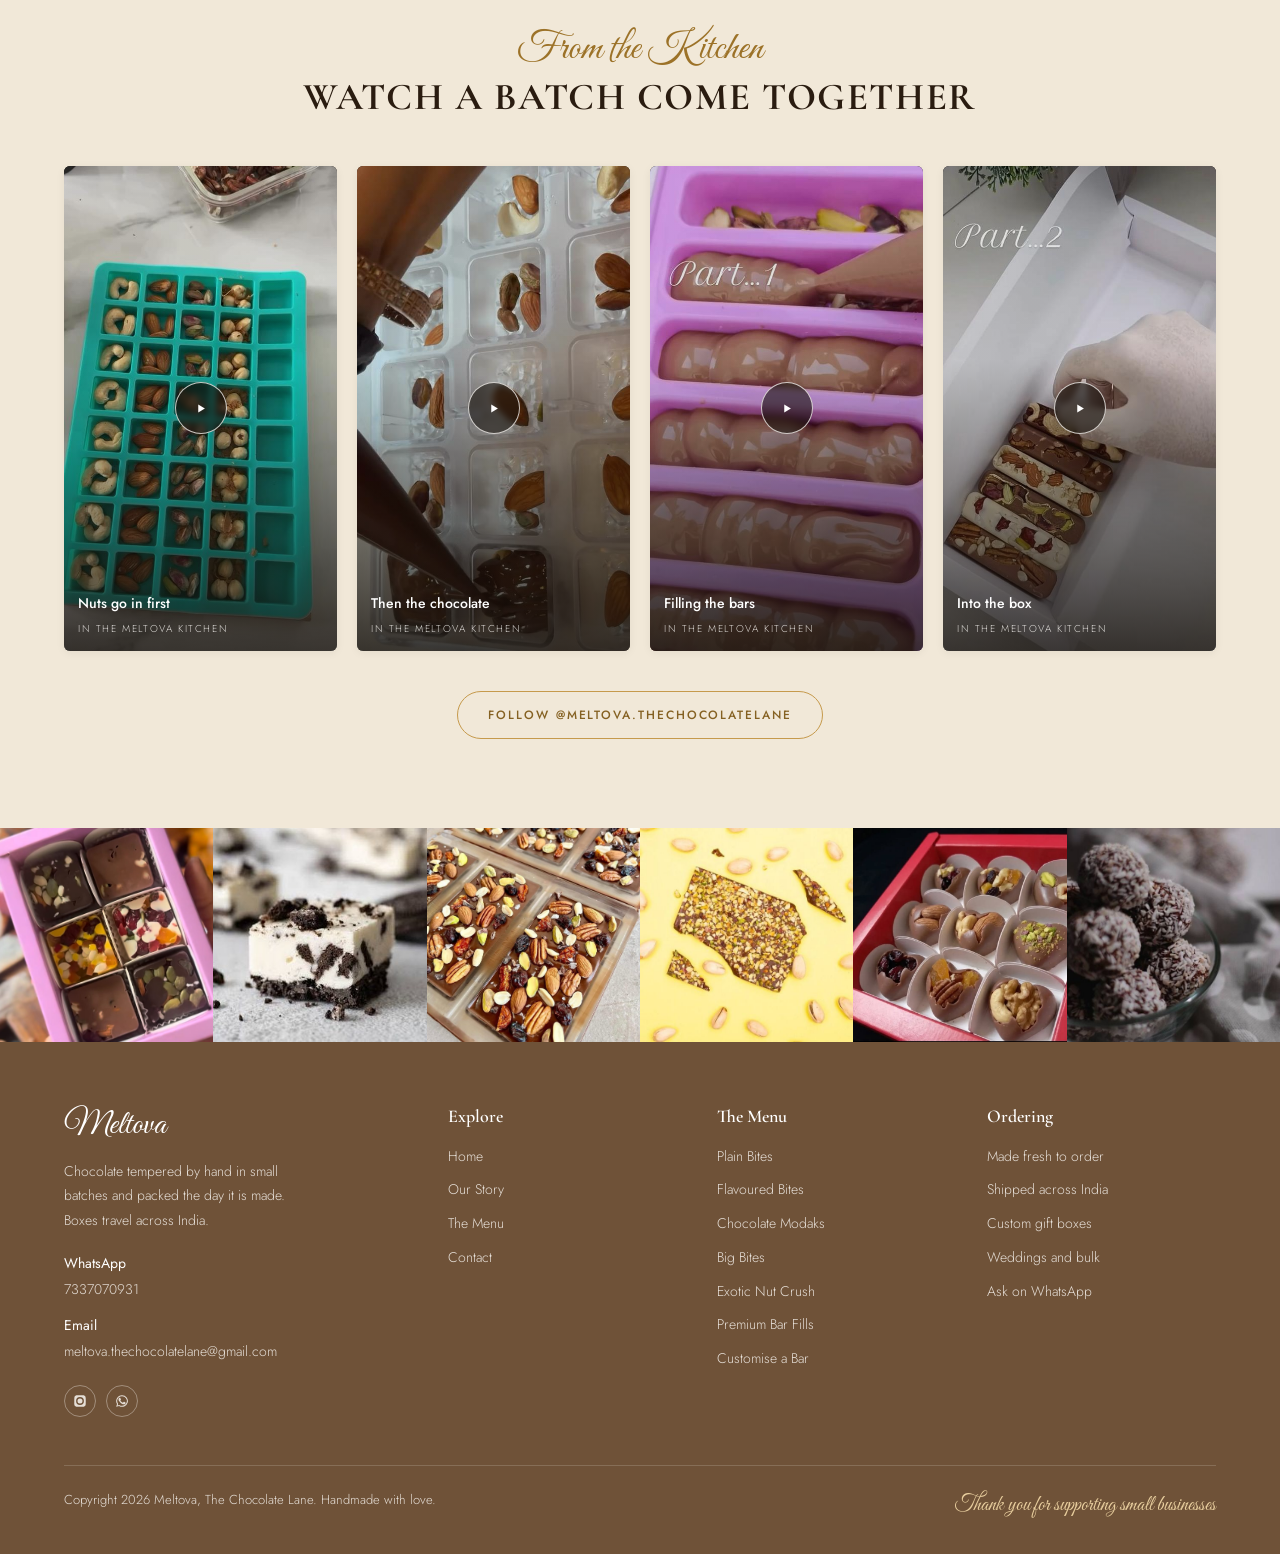
==== commit 8292b07c: "Instagram handle as printed on the menu card Every Instagram link and the Follow line now use meltov" ====
--- a/index.html
+++ b/index.html
@@ -45,7 +45,7 @@
 <!-- Utility bar -->
 <div class="utility">
   <div class="shell">
-    <div class="utility__social"><a href="https://www.instagram.com/meltova_thechocolatelane" target="_blank" rel="noopener" aria-label="Meltova on Instagram"><svg viewBox="0 0 24 24" aria-hidden="true"><path d="M12 2.2c3.2 0 3.6 0 4.9.07 1.2.06 1.8.25 2.2.42.6.22 1 .48 1.4.9.4.4.68.8.9 1.4.17.4.36 1 .42 2.2.07 1.3.07 1.7.07 4.9s0 3.6-.07 4.9c-.06 1.2-.25 1.8-.42 2.2a3.8 3.8 0 0 1-.9 1.4c-.4.4-.8.68-1.4.9-.4.17-1 .36-2.2.42-1.3.07-1.7.07-4.9.07s-3.6 0-4.9-.07c-1.2-.06-1.8-.25-2.2-.42a3.8 3.8 0 0 1-1.4-.9 3.8 3.8 0 0 1-.9-1.4c-.17-.4-.36-1-.42-2.2C2.2 15.6 2.2 15.2 2.2 12s0-3.6.08-4.9c.06-1.2.25-1.8.42-2.2.22-.6.5-1 .9-1.4.4-.42.8-.68 1.4-.9.4-.17 1-.36 2.2-.42C8.4 2.2 8.8 2.2 12 2.2Zm0 3.1A6.7 6.7 0 1 0 18.7 12 6.7 6.7 0 0 0 12 5.3Zm0 11A4.3 4.3 0 1 1 16.3 12 4.3 4.3 0 0 1 12 16.3Zm6.9-11.3a1.6 1.6 0 1 1-1.6-1.6 1.6 1.6 0 0 1 1.6 1.6Z"/></svg></a><a href="https://wa.me/917337070931?text=Hi%20Meltova%2C%20I%27d%20like%20to%20order" target="_blank" rel="noopener" aria-label="Meltova on WhatsApp"><svg viewBox="0 0 24 24" aria-hidden="true"><path d="M17.5 14.4c-.3-.15-1.75-.86-2.02-.96-.27-.1-.47-.15-.67.15-.2.3-.77.96-.94 1.16-.17.2-.35.22-.65.07-.3-.15-1.25-.46-2.38-1.47a8.9 8.9 0 0 1-1.64-2.04c-.17-.3-.02-.46.13-.61.13-.14.3-.35.45-.53.15-.18.2-.3.3-.5.1-.2.05-.38-.02-.53-.08-.15-.67-1.61-.92-2.2-.24-.58-.49-.5-.67-.51h-.57c-.2 0-.53.07-.8.37-.28.3-1.05 1.02-1.05 2.5s1.08 2.9 1.23 3.1c.15.2 2.12 3.23 5.13 4.53.72.31 1.28.5 1.71.63.72.23 1.37.2 1.89.12.58-.09 1.77-.72 2.02-1.42.25-.7.25-1.3.17-1.42-.07-.13-.27-.2-.57-.35ZM12 2a10 10 0 0 0-8.5 15.2L2 22l4.93-1.46A10 10 0 1 0 12 2Zm0 18.3a8.28 8.28 0 0 1-4.22-1.16l-.3-.18-3 .89.9-2.93-.2-.3A8.3 8.3 0 1 1 12 20.3Z"/></svg></a></div>
+    <div class="utility__social"><a href="https://www.instagram.com/meltova.thechocolatelane" target="_blank" rel="noopener" aria-label="Meltova on Instagram"><svg viewBox="0 0 24 24" aria-hidden="true"><path d="M12 2.2c3.2 0 3.6 0 4.9.07 1.2.06 1.8.25 2.2.42.6.22 1 .48 1.4.9.4.4.68.8.9 1.4.17.4.36 1 .42 2.2.07 1.3.07 1.7.07 4.9s0 3.6-.07 4.9c-.06 1.2-.25 1.8-.42 2.2a3.8 3.8 0 0 1-.9 1.4c-.4.4-.8.68-1.4.9-.4.17-1 .36-2.2.42-1.3.07-1.7.07-4.9.07s-3.6 0-4.9-.07c-1.2-.06-1.8-.25-2.2-.42a3.8 3.8 0 0 1-1.4-.9 3.8 3.8 0 0 1-.9-1.4c-.17-.4-.36-1-.42-2.2C2.2 15.6 2.2 15.2 2.2 12s0-3.6.08-4.9c.06-1.2.25-1.8.42-2.2.22-.6.5-1 .9-1.4.4-.42.8-.68 1.4-.9.4-.17 1-.36 2.2-.42C8.4 2.2 8.8 2.2 12 2.2Zm0 3.1A6.7 6.7 0 1 0 18.7 12 6.7 6.7 0 0 0 12 5.3Zm0 11A4.3 4.3 0 1 1 16.3 12 4.3 4.3 0 0 1 12 16.3Zm6.9-11.3a1.6 1.6 0 1 1-1.6-1.6 1.6 1.6 0 0 1 1.6 1.6Z"/></svg></a><a href="https://wa.me/917337070931?text=Hi%20Meltova%2C%20I%27d%20like%20to%20order" target="_blank" rel="noopener" aria-label="Meltova on WhatsApp"><svg viewBox="0 0 24 24" aria-hidden="true"><path d="M17.5 14.4c-.3-.15-1.75-.86-2.02-.96-.27-.1-.47-.15-.67.15-.2.3-.77.96-.94 1.16-.17.2-.35.22-.65.07-.3-.15-1.25-.46-2.38-1.47a8.9 8.9 0 0 1-1.64-2.04c-.17-.3-.02-.46.13-.61.13-.14.3-.35.45-.53.15-.18.2-.3.3-.5.1-.2.05-.38-.02-.53-.08-.15-.67-1.61-.92-2.2-.24-.58-.49-.5-.67-.51h-.57c-.2 0-.53.07-.8.37-.28.3-1.05 1.02-1.05 2.5s1.08 2.9 1.23 3.1c.15.2 2.12 3.23 5.13 4.53.72.31 1.28.5 1.71.63.72.23 1.37.2 1.89.12.58-.09 1.77-.72 2.02-1.42.25-.7.25-1.3.17-1.42-.07-.13-.27-.2-.57-.35ZM12 2a10 10 0 0 0-8.5 15.2L2 22l4.93-1.46A10 10 0 1 0 12 2Zm0 18.3a8.28 8.28 0 0 1-4.22-1.16l-.3-.18-3 .89.9-2.93-.2-.3A8.3 8.3 0 1 1 12 20.3Z"/></svg></a></div>
     <p class="utility__note">Message us on WhatsApp for 10% off your first box. <a href="https://wa.me/917337070931?text=Hi%20Meltova%2C%20I%27d%20like%20to%20order" target="_blank" rel="noopener">Order now</a></p>
     <div class="utility__meta"><span>English</span><span class="sep" aria-hidden="true">|</span><span>INR &#8377;</span></div>
   </div>
@@ -487,19 +487,19 @@
         <figcaption class="reel__cap"><b>Into the box</b><span>In the Meltova kitchen</span></figcaption>
       </figure>
     </div>
-    <div class="btn-row" style="margin-top:40px"><a class="btn btn--ghost-cream" href="https://www.instagram.com/meltova_thechocolatelane" target="_blank" rel="noopener">Follow @meltova_thechocolatelane</a></div>
+    <div class="btn-row" style="margin-top:40px"><a class="btn btn--ghost-cream" href="https://www.instagram.com/meltova.thechocolatelane" target="_blank" rel="noopener">Follow @meltova.thechocolatelane</a></div>
   </div>
 </section>
 
 <!-- Instagram strip -->
 <section aria-label="Meltova on Instagram">
   <div class="igstrip" data-stagger>
-    <a href="https://www.instagram.com/meltova_thechocolatelane" target="_blank" rel="noopener"><img src="assets/img/real-giftbox.jpg" alt="A pink gift box holding six different chocolates" width="1050" height="1400" loading="lazy" decoding="async"></a>
-    <a href="https://www.instagram.com/meltova_thechocolatelane" target="_blank" rel="noopener"><img src="assets/img/bite-oreo.jpg" alt="Oreo cookies beside chocolate" width="420" height="300" loading="lazy" decoding="async"></a>
-    <a href="https://www.instagram.com/meltova_thechocolatelane" target="_blank" rel="noopener"><img src="assets/img/real-bars.jpg" alt="Three loaded chocolate bars topped with nuts and dried fruit" width="1121" height="1400" loading="lazy" decoding="async"></a>
-    <a href="https://www.instagram.com/meltova_thechocolatelane" target="_blank" rel="noopener"><img src="assets/img/bite-pista.jpg" alt="Pistachio chocolate shards" width="500" height="500" loading="lazy" decoding="async"></a>
-    <a href="https://www.instagram.com/meltova_thechocolatelane" target="_blank" rel="noopener"><img src="assets/img/real-nutbox.jpg" alt="A gift box of chocolates topped with whole nuts" width="720" height="714" loading="lazy" decoding="async"></a>
-    <a href="https://www.instagram.com/meltova_thechocolatelane" target="_blank" rel="noopener"><img src="assets/img/bite-coconut.jpg" alt="Coconut truffles dusted with cocoa" width="500" height="500" loading="lazy" decoding="async"></a>
+    <a href="https://www.instagram.com/meltova.thechocolatelane" target="_blank" rel="noopener"><img src="assets/img/real-giftbox.jpg" alt="A pink gift box holding six different chocolates" width="1050" height="1400" loading="lazy" decoding="async"></a>
+    <a href="https://www.instagram.com/meltova.thechocolatelane" target="_blank" rel="noopener"><img src="assets/img/bite-oreo.jpg" alt="Oreo cookies beside chocolate" width="420" height="300" loading="lazy" decoding="async"></a>
+    <a href="https://www.instagram.com/meltova.thechocolatelane" target="_blank" rel="noopener"><img src="assets/img/real-bars.jpg" alt="Three loaded chocolate bars topped with nuts and dried fruit" width="1121" height="1400" loading="lazy" decoding="async"></a>
+    <a href="https://www.instagram.com/meltova.thechocolatelane" target="_blank" rel="noopener"><img src="assets/img/bite-pista.jpg" alt="Pistachio chocolate shards" width="500" height="500" loading="lazy" decoding="async"></a>
+    <a href="https://www.instagram.com/meltova.thechocolatelane" target="_blank" rel="noopener"><img src="assets/img/real-nutbox.jpg" alt="A gift box of chocolates topped with whole nuts" width="720" height="714" loading="lazy" decoding="async"></a>
+    <a href="https://www.instagram.com/meltova.thechocolatelane" target="_blank" rel="noopener"><img src="assets/img/bite-coconut.jpg" alt="Coconut truffles dusted with cocoa" width="500" height="500" loading="lazy" decoding="async"></a>
   </div>
 </section>
 
@@ -518,7 +518,7 @@
           <dt>Email</dt>
           <dd><a href="mailto:meltova.thechocolatelane@gmail.com">meltova.thechocolatelane@gmail.com</a></dd>
         </dl>
-        <div class="footer-social"><a href="https://www.instagram.com/meltova_thechocolatelane" target="_blank" rel="noopener" aria-label="Meltova on Instagram"><svg viewBox="0 0 24 24" aria-hidden="true"><path d="M12 2.2c3.2 0 3.6 0 4.9.07 1.2.06 1.8.25 2.2.42.6.22 1 .48 1.4.9.4.4.68.8.9 1.4.17.4.36 1 .42 2.2.07 1.3.07 1.7.07 4.9s0 3.6-.07 4.9c-.06 1.2-.25 1.8-.42 2.2a3.8 3.8 0 0 1-.9 1.4c-.4.4-.8.68-1.4.9-.4.17-1 .36-2.2.42-1.3.07-1.7.07-4.9.07s-3.6 0-4.9-.07c-1.2-.06-1.8-.25-2.2-.42a3.8 3.8 0 0 1-1.4-.9 3.8 3.8 0 0 1-.9-1.4c-.17-.4-.36-1-.42-2.2C2.2 15.6 2.2 15.2 2.2 12s0-3.6.08-4.9c.06-1.2.25-1.8.42-2.2.22-.6.5-1 .9-1.4.4-.42.8-.68 1.4-.9.4-.17 1-.36 2.2-.42C8.4 2.2 8.8 2.2 12 2.2Zm0 3.1A6.7 6.7 0 1 0 18.7 12 6.7 6.7 0 0 0 12 5.3Zm0 11A4.3 4.3 0 1 1 16.3 12 4.3 4.3 0 0 1 12 16.3Zm6.9-11.3a1.6 1.6 0 1 1-1.6-1.6 1.6 1.6 0 0 1 1.6 1.6Z"/></svg></a><a href="https://wa.me/917337070931?text=Hi%20Meltova%2C%20I%27d%20like%20to%20order" target="_blank" rel="noopener" aria-label="Meltova on WhatsApp"><svg viewBox="0 0 24 24" aria-hidden="true"><path d="M17.5 14.4c-.3-.15-1.75-.86-2.02-.96-.27-.1-.47-.15-.67.15-.2.3-.77.96-.94 1.16-.17.2-.35.22-.65.07-.3-.15-1.25-.46-2.38-1.47a8.9 8.9 0 0 1-1.64-2.04c-.17-.3-.02-.46.13-.61.13-.14.3-.35.45-.53.15-.18.2-.3.3-.5.1-.2.05-.38-.02-.53-.08-.15-.67-1.61-.92-2.2-.24-.58-.49-.5-.67-.51h-.57c-.2 0-.53.07-.8.37-.28.3-1.05 1.02-1.05 2.5s1.08 2.9 1.23 3.1c.15.2 2.12 3.23 5.13 4.53.72.31 1.28.5 1.71.63.72.23 1.37.2 1.89.12.58-.09 1.77-.72 2.02-1.42.25-.7.25-1.3.17-1.42-.07-.13-.27-.2-.57-.35ZM12 2a10 10 0 0 0-8.5 15.2L2 22l4.93-1.46A10 10 0 1 0 12 2Zm0 18.3a8.28 8.28 0 0 1-4.22-1.16l-.3-.18-3 .89.9-2.93-.2-.3A8.3 8.3 0 1 1 12 20.3Z"/></svg></a></div>
+        <div class="footer-social"><a href="https://www.instagram.com/meltova.thechocolatelane" target="_blank" rel="noopener" aria-label="Meltova on Instagram"><svg viewBox="0 0 24 24" aria-hidden="true"><path d="M12 2.2c3.2 0 3.6 0 4.9.07 1.2.06 1.8.25 2.2.42.6.22 1 .48 1.4.9.4.4.68.8.9 1.4.17.4.36 1 .42 2.2.07 1.3.07 1.7.07 4.9s0 3.6-.07 4.9c-.06 1.2-.25 1.8-.42 2.2a3.8 3.8 0 0 1-.9 1.4c-.4.4-.8.68-1.4.9-.4.17-1 .36-2.2.42-1.3.07-1.7.07-4.9.07s-3.6 0-4.9-.07c-1.2-.06-1.8-.25-2.2-.42a3.8 3.8 0 0 1-1.4-.9 3.8 3.8 0 0 1-.9-1.4c-.17-.4-.36-1-.42-2.2C2.2 15.6 2.2 15.2 2.2 12s0-3.6.08-4.9c.06-1.2.25-1.8.42-2.2.22-.6.5-1 .9-1.4.4-.42.8-.68 1.4-.9.4-.17 1-.36 2.2-.42C8.4 2.2 8.8 2.2 12 2.2Zm0 3.1A6.7 6.7 0 1 0 18.7 12 6.7 6.7 0 0 0 12 5.3Zm0 11A4.3 4.3 0 1 1 16.3 12 4.3 4.3 0 0 1 12 16.3Zm6.9-11.3a1.6 1.6 0 1 1-1.6-1.6 1.6 1.6 0 0 1 1.6 1.6Z"/></svg></a><a href="https://wa.me/917337070931?text=Hi%20Meltova%2C%20I%27d%20like%20to%20order" target="_blank" rel="noopener" aria-label="Meltova on WhatsApp"><svg viewBox="0 0 24 24" aria-hidden="true"><path d="M17.5 14.4c-.3-.15-1.75-.86-2.02-.96-.27-.1-.47-.15-.67.15-.2.3-.77.96-.94 1.16-.17.2-.35.22-.65.07-.3-.15-1.25-.46-2.38-1.47a8.9 8.9 0 0 1-1.64-2.04c-.17-.3-.02-.46.13-.61.13-.14.3-.35.45-.53.15-.18.2-.3.3-.5.1-.2.05-.38-.02-.53-.08-.15-.67-1.61-.92-2.2-.24-.58-.49-.5-.67-.51h-.57c-.2 0-.53.07-.8.37-.28.3-1.05 1.02-1.05 2.5s1.08 2.9 1.23 3.1c.15.2 2.12 3.23 5.13 4.53.72.31 1.28.5 1.71.63.72.23 1.37.2 1.89.12.58-.09 1.77-.72 2.02-1.42.25-.7.25-1.3.17-1.42-.07-.13-.27-.2-.57-.35ZM12 2a10 10 0 0 0-8.5 15.2L2 22l4.93-1.46A10 10 0 1 0 12 2Zm0 18.3a8.28 8.28 0 0 1-4.22-1.16l-.3-.18-3 .89.9-2.93-.2-.3A8.3 8.3 0 1 1 12 20.3Z"/></svg></a></div>
       </div>
 
       <nav class="footer-col" aria-labelledby="foot-explore">
